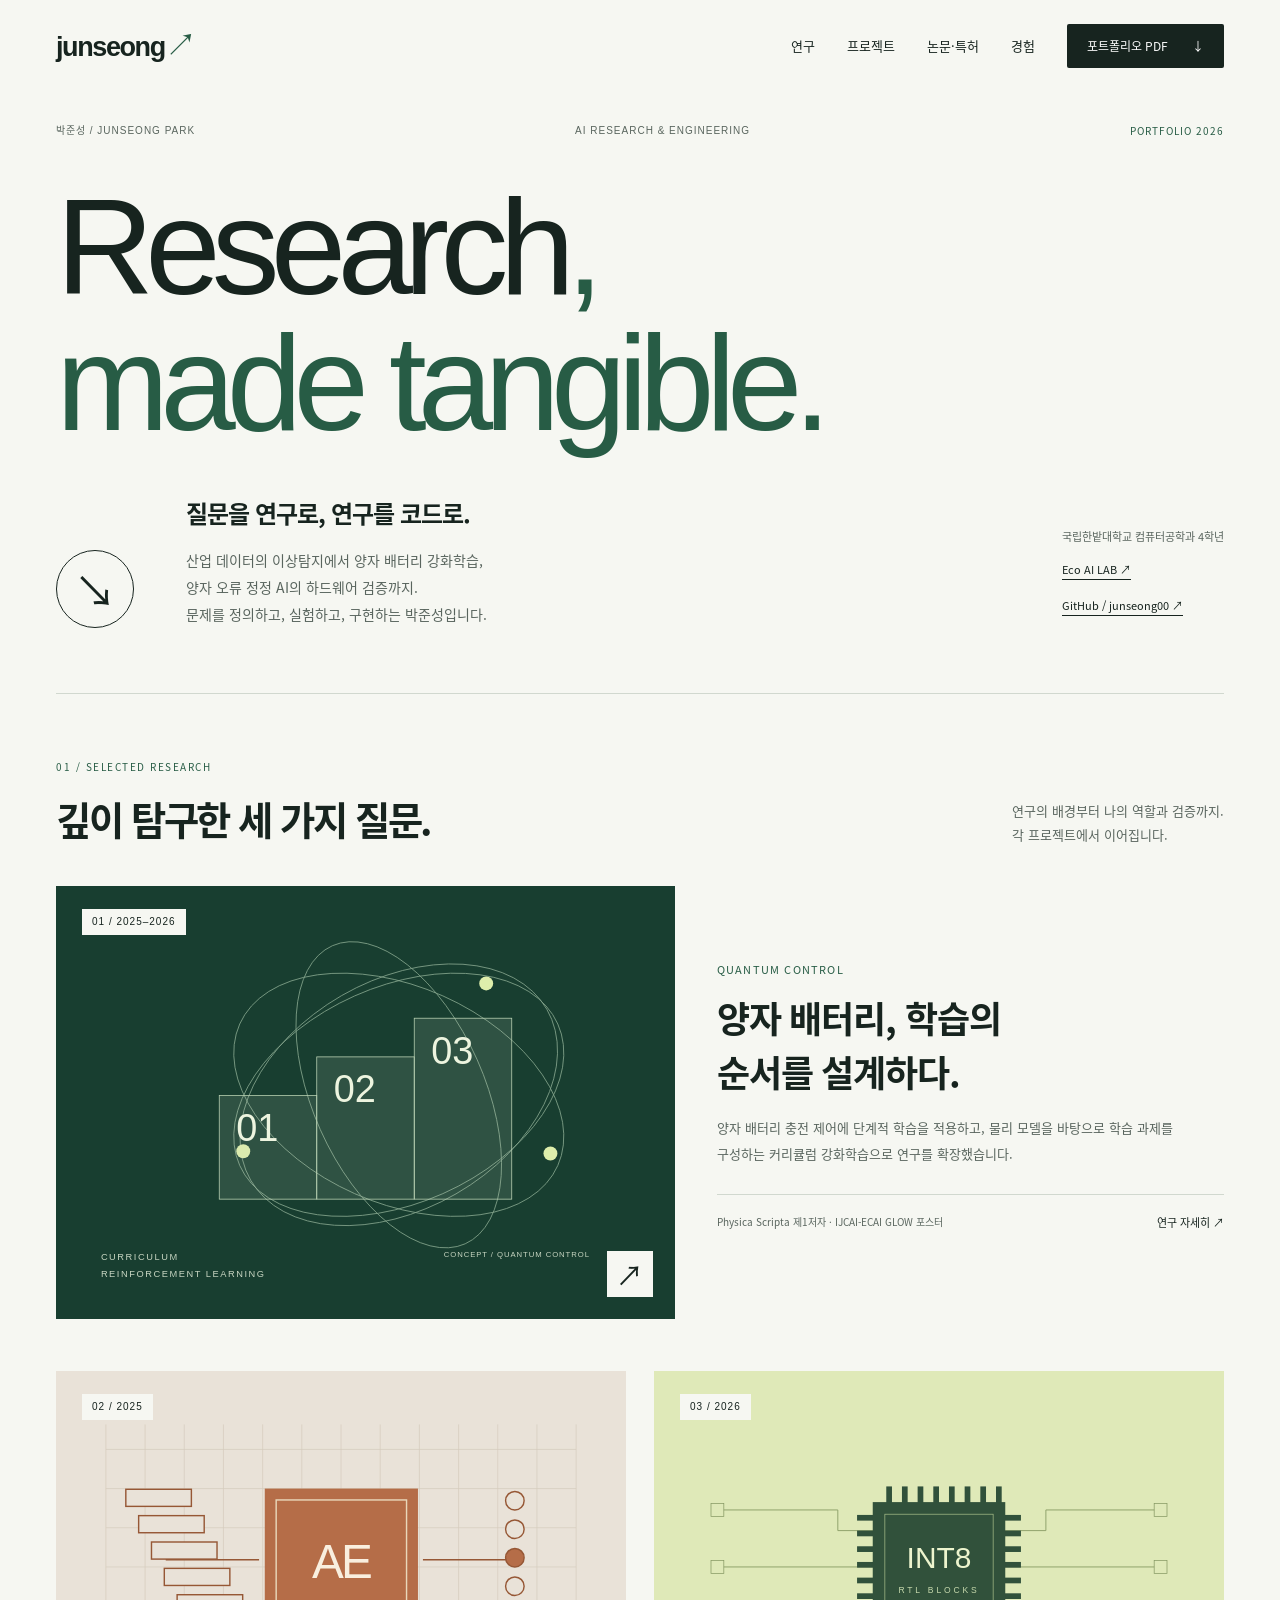
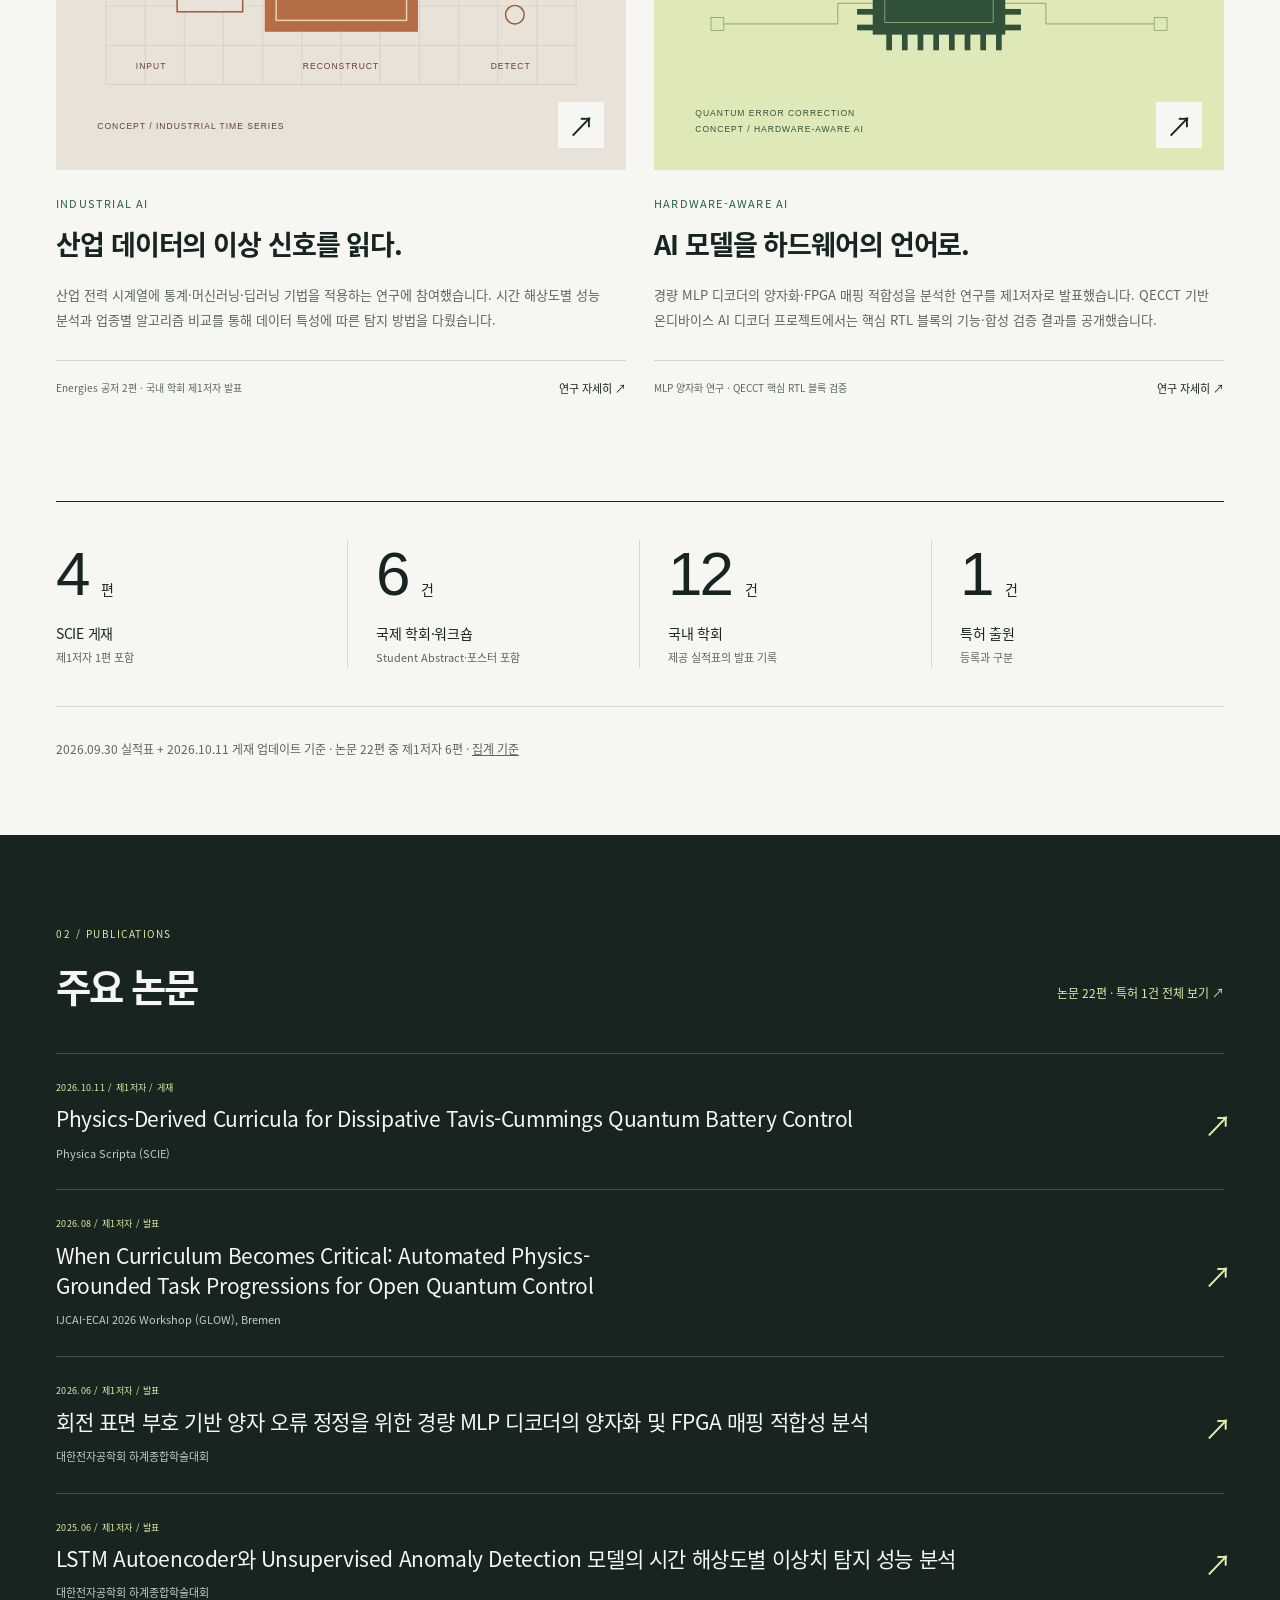
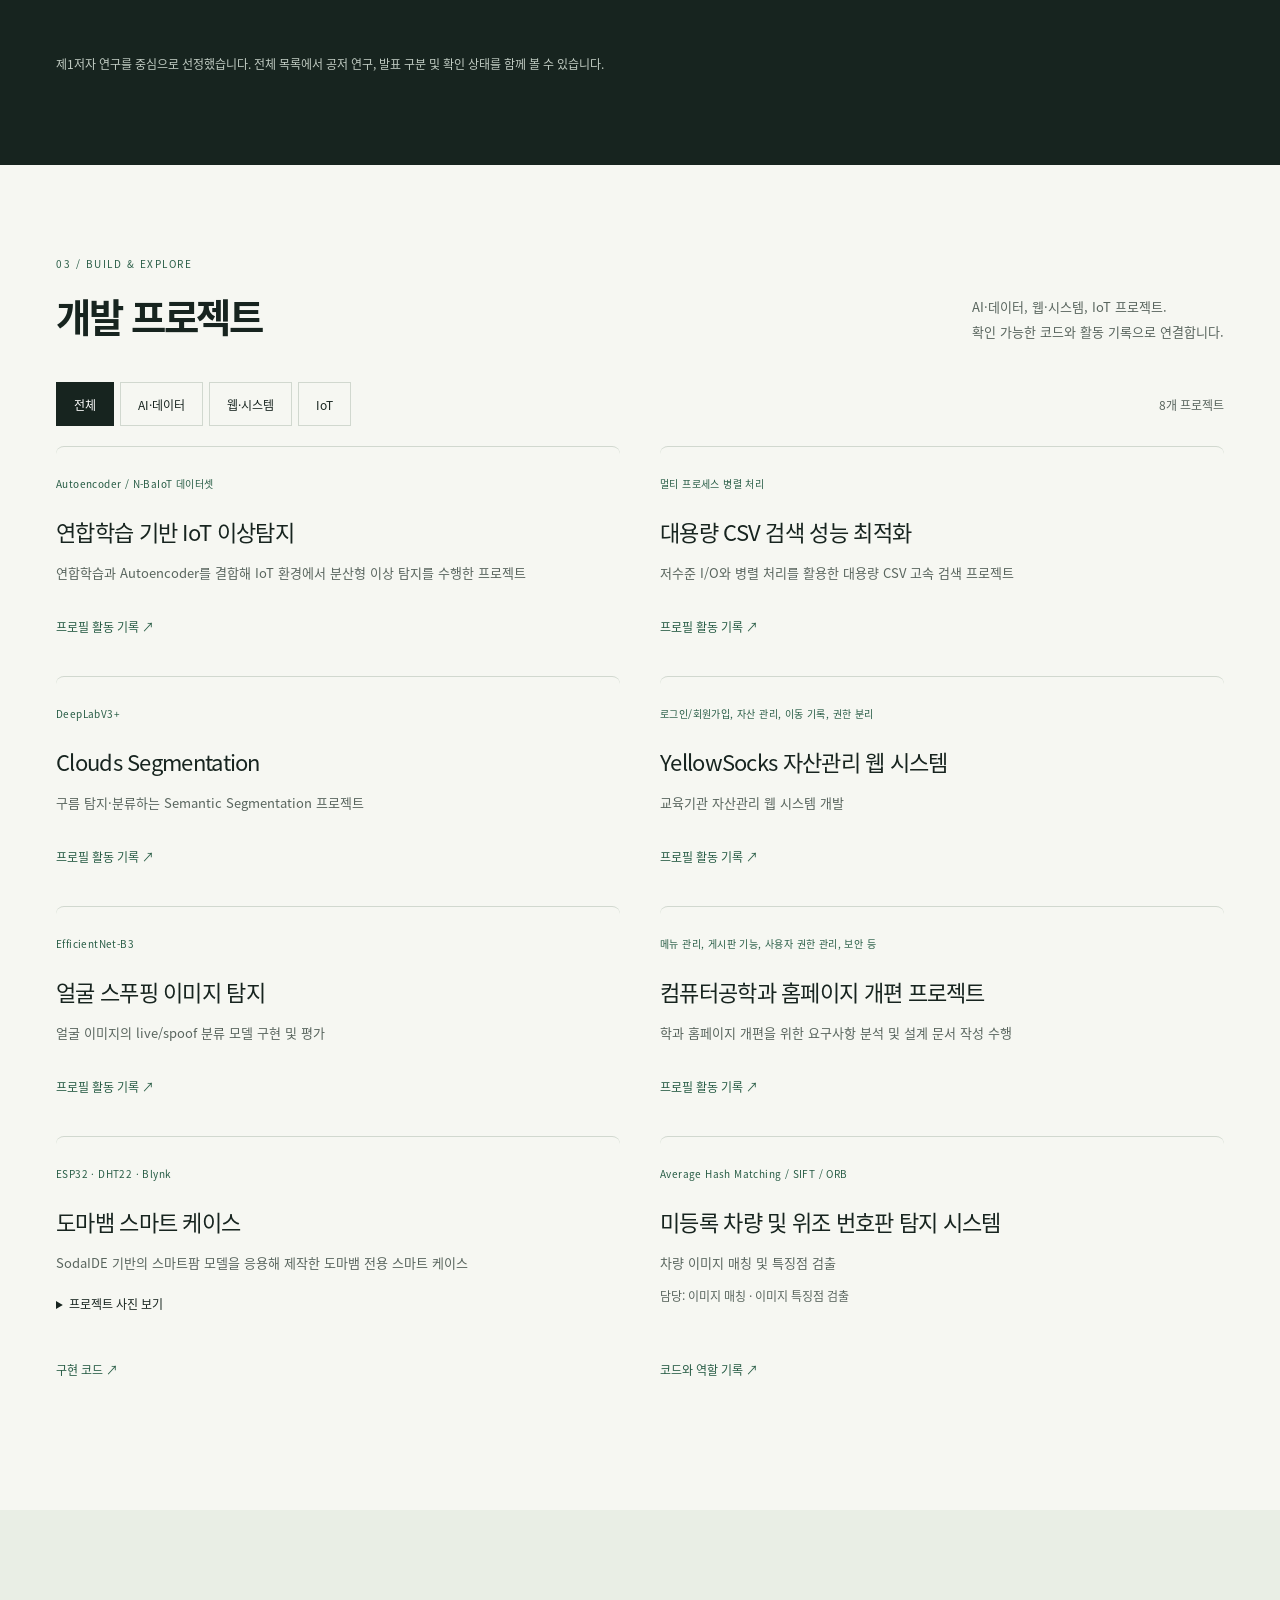
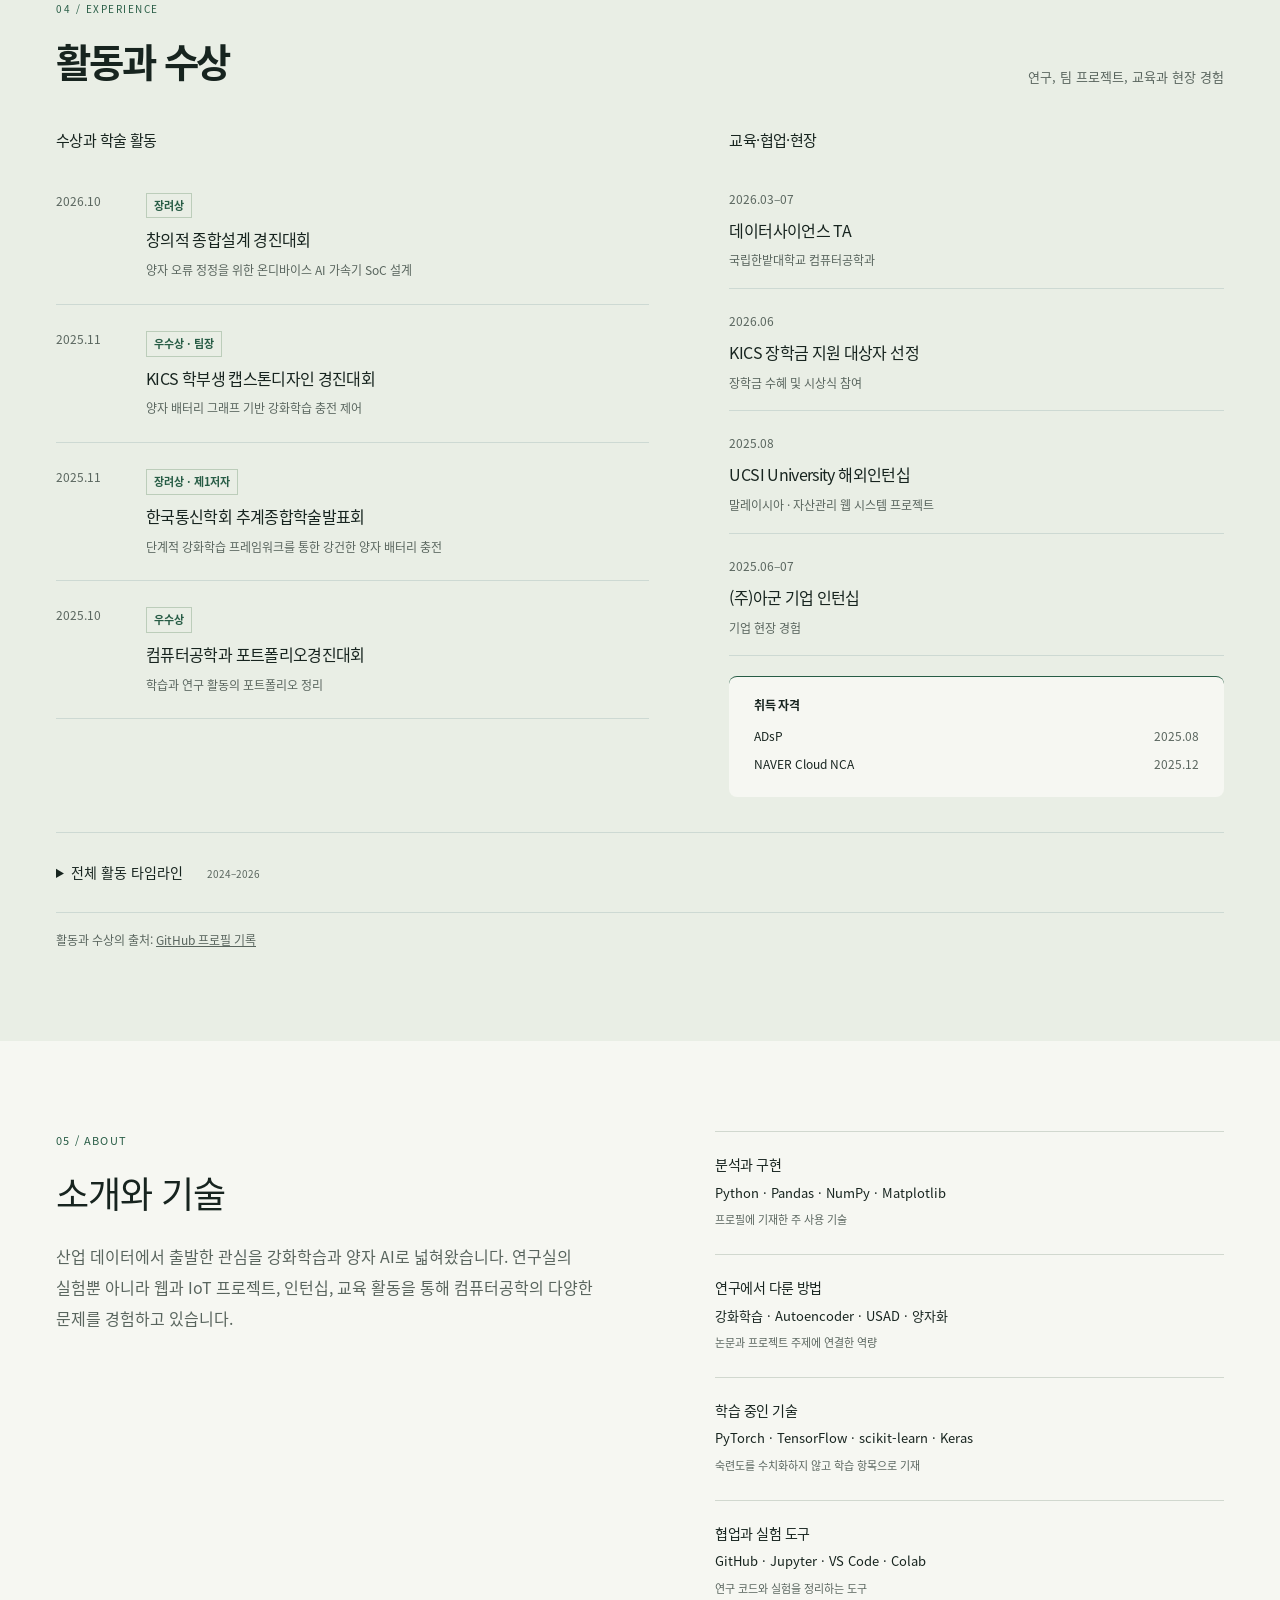
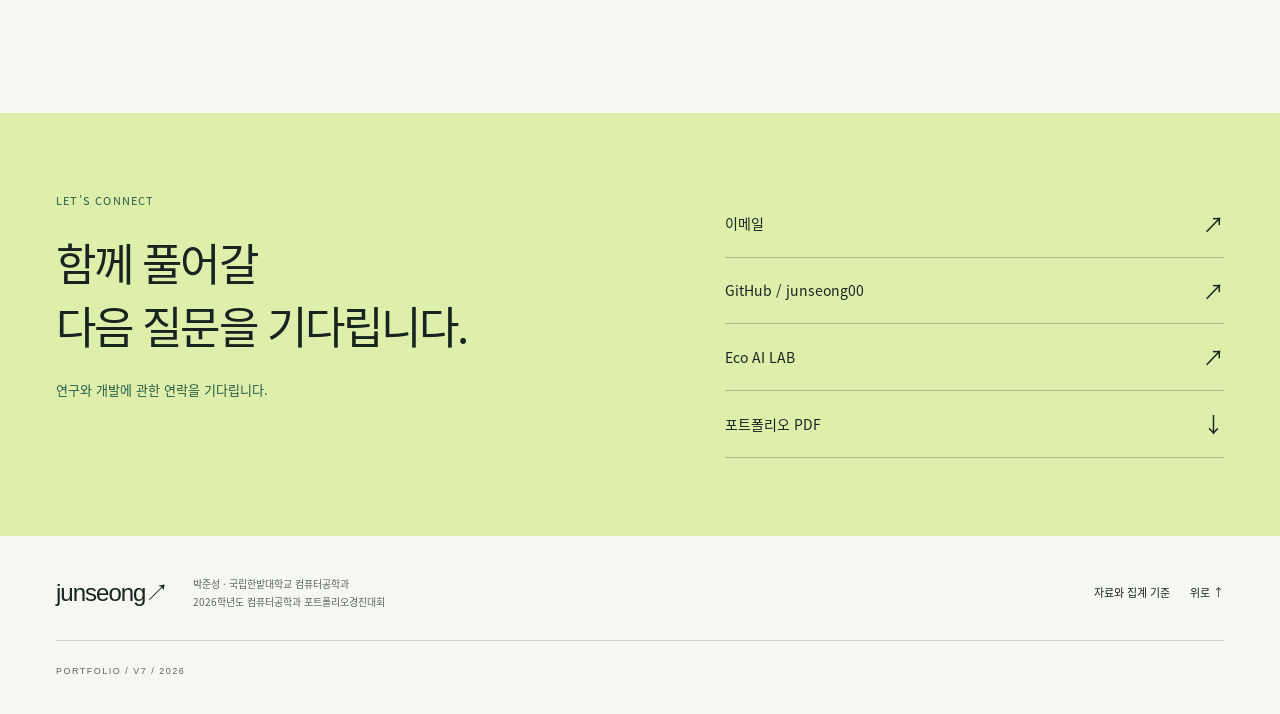
==== index.html @ a42d09e0 "Publish 2026 AI research portfolio" ====
<!doctype html>
<html lang="ko">
<head>
  <meta charset="utf-8">
  <meta name="viewport" content="width=device-width,initial-scale=1">
  <title>연구와 구현 · 박준성 포트폴리오</title>
  <meta name="description" content="박준성 · 국립한밭대학교 컴퓨터공학과. 양자 배터리 강화학습, 산업 전력 이상탐지, 양자 오류 정정 AI 연구와 개발 포트폴리오.">
  <meta name="theme-color" content="#f6f7f2">
  <meta property="og:title" content="박준성 · AI Research &amp; Engineering">
  <meta property="og:description" content="박준성 · 국립한밭대학교 컴퓨터공학과. 양자 배터리 강화학습, 산업 전력 이상탐지, 양자 오류 정정 AI 연구와 개발 포트폴리오.">
  <meta property="og:type" content="website">
  <link rel="icon" href="assets/favicon.svg" type="image/svg+xml">
  <link rel="stylesheet" href="fonts.css">
  <link rel="stylesheet" href="styles.css">
  <link rel="stylesheet" href="identity.css">
  <link rel="stylesheet" href="refinement.css">
  <link rel="stylesheet" href="studio.css">
  <script src="app.js" defer></script>
</head>
<body class="home">
<a class="skip-link" href="#main">본문으로 이동</a>
<header class="site-header">
  <a href="index.html" class="brand" aria-label="박준성 포트폴리오 홈">junseong<span aria-hidden="true">↗</span></a>
  <nav aria-label="주요 메뉴">
    <a href="index.html#research">연구</a>
    <a href="index.html#projects">프로젝트</a>
    <a href="publications.html">논문·특허</a>
    <a href="index.html#experience">경험</a>
  </nav>
  <a class="header-link" href="assets/portfolio-v7.pdf" download>포트폴리오 PDF <span aria-hidden="true">↓</span></a>
</header>
<main id="main"><section class="studio-hero wrap" aria-labelledby="hero-title">
  <div class="hero-overline"><p>박준성 / JUNSEONG PARK</p><p>AI RESEARCH &amp; ENGINEERING</p><span>PORTFOLIO 2026</span></div>
  <h1 id="hero-title">Research<span class="hero-comma">,</span><br><span class="hero-second">made tangible.</span></h1>
  <div class="hero-bottom"><a class="round-link" href="#research" aria-label="대표 연구 살펴보기"><span aria-hidden="true">↘</span></a><div class="hero-intro"><p class="hero-korean">질문을 연구로, 연구를 코드로.</p><p>산업 데이터의 이상탐지에서 양자 배터리 강화학습,<br class="desktop-break">양자 오류 정정 AI의 하드웨어 검증까지.<br class="desktop-break">문제를 정의하고, 실험하고, 구현하는 박준성입니다.</p></div><div class="hero-profile"><span>국립한밭대학교 컴퓨터공학과 4학년</span><a href="https://sites.google.com/view/ecoai" target="_blank" rel="noopener noreferrer">Eco AI LAB ↗</a><a href="https://github.com/junseong00" target="_blank" rel="noopener noreferrer">GitHub / junseong00 ↗</a></div></div>
</section>
<section id="research" class="section wrap studio-work">
  <div class="section-heading"><div><p class="eyebrow">01 / SELECTED RESEARCH</p><h2>깊이 탐구한 세 가지 질문.</h2></div><p>연구의 배경부터 나의 역할과 검증까지.<br>각 프로젝트에서 이어집니다.</p></div>
  <div class="studio-gallery"><article class="work-item work-quantum"><a class="work-image" href="quantum.html" aria-label="양자 배터리 충전을 위한 커리큘럼 강화학습 자세히 보기"><img src="assets/quantum.svg" alt="Curriculum reinforcement learning 연구 주제의 개념 그래픽" width="800" height="560" loading="eager"><span class="work-number">01 / 2025–2026</span><span class="work-arrow" aria-hidden="true">↗</span></a><div class="work-info"><p class="eyebrow">QUANTUM CONTROL</p><h3><a href="quantum.html">양자 배터리, 학습의 순서를 설계하다.</a></h3><p>양자 배터리 충전 제어에 단계적 학습을 적용하고, 물리 모델을 바탕으로 학습 과제를 구성하는 커리큘럼 강화학습으로 연구를 확장했습니다.</p><div class="work-end"><span>Physica Scripta 제1저자 · IJCAI-ECAI GLOW 포스터</span><a href="quantum.html">연구 자세히 <span aria-hidden="true">↗</span></a></div></div></article><article class="work-item work-industry"><a class="work-image" href="industry.html" aria-label="산업 전력 시계열의 이상탐지 자세히 보기"><img src="assets/industry.svg" alt="Industrial time-series anomaly detection 연구 주제의 개념 그래픽" width="800" height="560" loading="lazy"><span class="work-number">02 / 2025</span><span class="work-arrow" aria-hidden="true">↗</span></a><div class="work-info"><p class="eyebrow">INDUSTRIAL AI</p><h3><a href="industry.html">산업 데이터의 이상 신호를 읽다.</a></h3><p>산업 전력 시계열에 통계·머신러닝·딥러닝 기법을 적용하는 연구에 참여했습니다. 시간 해상도별 성능 분석과 업종별 알고리즘 비교를 통해 데이터 특성에 따른 탐지 방법을 다뤘습니다.</p><div class="work-end"><span>Energies 공저 2편 · 국내 학회 제1저자 발표</span><a href="industry.html">연구 자세히 <span aria-hidden="true">↗</span></a></div></div></article><article class="work-item work-qec"><a class="work-image" href="qec.html" aria-label="양자 오류 정정 AI의 경량화와 FPGA 검증 자세히 보기"><img src="assets/qec.svg" alt="Hardware-aware quantum error correction 연구 주제의 개념 그래픽" width="800" height="560" loading="lazy"><span class="work-number">03 / 2026</span><span class="work-arrow" aria-hidden="true">↗</span></a><div class="work-info"><p class="eyebrow">HARDWARE-AWARE AI</p><h3><a href="qec.html">AI 모델을 하드웨어의 언어로.</a></h3><p>경량 MLP 디코더의 양자화·FPGA 매핑 적합성을 분석한 연구를 제1저자로 발표했습니다. QECCT 기반 온디바이스 AI 디코더 프로젝트에서는 핵심 RTL 블록의 기능·합성 검증 결과를 공개했습니다.</p><div class="work-end"><span>MLP 양자화 연구 · QECCT 핵심 RTL 블록 검증</span><a href="qec.html">연구 자세히 <span aria-hidden="true">↗</span></a></div></div></article></div>
</section>
<section class="snapshot wrap" aria-label="연구 실적 요약"><div><strong>4<span>편</span></strong><h3>SCIE 게재</h3><p>제1저자 1편 포함</p></div><div><strong>6<span>건</span></strong><h3>국제 학회·워크숍</h3><p>Student Abstract·포스터 포함</p></div><div><strong>12<span>건</span></strong><h3>국내 학회</h3><p>제공 실적표의 발표 기록</p></div><div><strong>1<span>건</span></strong><h3>특허 출원</h3><p>등록과 구분</p></div></section><p class="wrap note snapshot-note">2026.09.30 실적표 + 2026.10.11 게재 업데이트 기준 · 논문 22편 중 제1저자 6편 · <a href="sources.html#counting">집계 기준</a></p>
<section id="publications" class="section publication-preview"><div class="wrap"><div class="section-heading"><div><p class="eyebrow">02 / PUBLICATIONS</p><h2>주요 논문</h2></div><a class="arrow-link" href="publications.html">논문 22편 · 특허 1건 전체 보기 ↗</a></div><div class="selected-pubs"><article class="selected-publication"><div><p class="eyebrow">2026.10.11 / 제1저자 / 게재</p><h3><a href="publications.html#pub-1">Physics-Derived Curricula for Dissipative Tavis-Cummings Quantum Battery Control</a></h3><p>Physica Scripta (SCIE)</p></div><a class="pub-arrow" href="publications.html#pub-1" aria-label="Physics-Derived Curricula for Dissipative Tavis-Cummings Quantum Battery Control 기록 보기">↗</a></article><article class="selected-publication"><div><p class="eyebrow">2026.08 / 제1저자 / 발표</p><h3><a href="publications.html#pub-5">When Curriculum Becomes Critical: Automated Physics-Grounded Task Progressions for Open Quantum Control</a></h3><p>IJCAI-ECAI 2026 Workshop (GLOW), Bremen</p></div><a class="pub-arrow" href="publications.html#pub-5" aria-label="When Curriculum Becomes Critical: Automated Physics-Grounded Task Progressions for Open Quantum Control 기록 보기">↗</a></article><article class="selected-publication"><div><p class="eyebrow">2026.06 / 제1저자 / 발표</p><h3><a href="publications.html#pub-11">회전 표면 부호 기반 양자 오류 정정을 위한 경량 MLP 디코더의 양자화 및 FPGA 매핑 적합성 분석</a></h3><p>대한전자공학회 하계종합학술대회</p></div><a class="pub-arrow" href="publications.html#pub-11" aria-label="회전 표면 부호 기반 양자 오류 정정을 위한 경량 MLP 디코더의 양자화 및 FPGA 매핑 적합성 분석 기록 보기">↗</a></article><article class="selected-publication"><div><p class="eyebrow">2025.06 / 제1저자 / 발표</p><h3><a href="publications.html#pub-21">LSTM Autoencoder와 Unsupervised Anomaly Detection 모델의 시간 해상도별 이상치 탐지 성능 분석</a></h3><p>대한전자공학회 하계종합학술대회</p></div><a class="pub-arrow" href="publications.html#pub-21" aria-label="LSTM Autoencoder와 Unsupervised Anomaly Detection 모델의 시간 해상도별 이상치 탐지 성능 분석 기록 보기">↗</a></article></div><p class="note">제1저자 연구를 중심으로 선정했습니다. 전체 목록에서 공저 연구, 발표 구분 및 확인 상태를 함께 볼 수 있습니다.</p></div></section>
<section id="projects" class="section wrap"><div class="section-heading"><div><p class="eyebrow">03 / BUILD &amp; EXPLORE</p><h2>개발 프로젝트</h2></div><p>AI·데이터, 웹·시스템, IoT 프로젝트.<br>확인 가능한 코드와 활동 기록으로 연결합니다.</p></div><div class="project-filters filter-group" hidden role="group" aria-label="개발 프로젝트 분류"><button data-project-filter="all" aria-pressed="true">전체</button><button data-project-filter="ai" aria-pressed="false">AI·데이터</button><button data-project-filter="software" aria-pressed="false">웹·시스템</button><button data-project-filter="iot" aria-pressed="false">IoT</button><span class="project-result note" role="status" aria-live="polite">8개 프로젝트</span></div><div class="project-grid"><article class="project-card" data-project="ai"><p class="eyebrow">Autoencoder / N-BaIoT 데이터셋</p><h3>연합학습 기반 IoT 이상탐지</h3><p>연합학습과 Autoencoder를 결합해 IoT 환경에서 분산형 이상 탐지를 수행한 프로젝트</p><div class="project-link"><a href="https://github.com/junseong00/junseong00/blob/main/README.md" target="_blank" rel="noopener noreferrer">프로필 활동 기록 ↗</a></div></article><article class="project-card" data-project="software"><p class="eyebrow">멀티 프로세스 병렬 처리</p><h3>대용량 CSV 검색 성능 최적화</h3><p>저수준 I/O와 병렬 처리를 활용한 대용량 CSV 고속 검색 프로젝트</p><div class="project-link"><a href="https://github.com/junseong00/junseong00/blob/main/README.md" target="_blank" rel="noopener noreferrer">프로필 활동 기록 ↗</a></div></article><article class="project-card" data-project="ai"><p class="eyebrow">DeepLabV3+</p><h3>Clouds Segmentation</h3><p>구름 탐지·분류하는 Semantic Segmentation 프로젝트</p><div class="project-link"><a href="https://github.com/junseong00/junseong00/blob/main/README.md" target="_blank" rel="noopener noreferrer">프로필 활동 기록 ↗</a></div></article><article class="project-card" data-project="software"><p class="eyebrow">로그인/회원가입, 자산 관리, 이동 기록, 권한 분리</p><h3>YellowSocks 자산관리 웹 시스템</h3><p>교육기관 자산관리 웹 시스템 개발</p><div class="project-link"><a href="https://github.com/junseong00/junseong00/blob/main/README.md" target="_blank" rel="noopener noreferrer">프로필 활동 기록 ↗</a></div></article><article class="project-card" data-project="ai"><p class="eyebrow">EfficientNet-B3</p><h3>얼굴 스푸핑 이미지 탐지</h3><p>얼굴 이미지의 live/spoof 분류 모델 구현 및 평가</p><div class="project-link"><a href="https://github.com/junseong00/junseong00/blob/main/README.md" target="_blank" rel="noopener noreferrer">프로필 활동 기록 ↗</a></div></article><article class="project-card" data-project="software"><p class="eyebrow">메뉴 관리, 게시판 기능, 사용자 권한 관리, 보안 등</p><h3>컴퓨터공학과 홈페이지 개편 프로젝트</h3><p>학과 홈페이지 개편을 위한 요구사항 분석 및 설계 문서 작성 수행</p><div class="project-link"><a href="https://github.com/junseong00/junseong00/blob/main/README.md" target="_blank" rel="noopener noreferrer">프로필 활동 기록 ↗</a></div></article><article class="project-card" data-project="iot"><p class="eyebrow">ESP32 · DHT22 · Blynk</p><h3>도마뱀 스마트 케이스</h3><p>SodaIDE 기반의 스마트팜 모델을 응용해 제작한 도마뱀 전용 스마트 케이스</p><details class="project-image"><summary>프로젝트 사진 보기</summary><figure><img src="assets/smart-case.jpg" alt="도마뱀 스마트 케이스 장치와 온습도 제어 화면" width="756" height="567" loading="lazy"><figcaption>본인 공개 저장소의 구현 사진</figcaption></figure></details><div class="project-link"><a href="https://github.com/junseong00/Project/tree/main/Smart%20Case" target="_blank" rel="noopener noreferrer">구현 코드 ↗</a></div></article><article class="project-card" data-project="ai"><p class="eyebrow">Average Hash Matching / SIFT / ORB</p><h3>미등록 차량 및 위조 번호판 탐지 시스템</h3><p>차량 이미지 매칭 및 특징점 검출</p><p class="project-role">담당: 이미지 매칭 · 이미지 특징점 검출</p><div class="project-link"><a href="https://github.com/junseong00/Project/tree/main/Image%20Matching" target="_blank" rel="noopener noreferrer">코드와 역할 기록 ↗</a></div></article></div></section>
<section id="experience" class="section experience-section"><div class="wrap"><div class="section-heading"><div><p class="eyebrow">04 / EXPERIENCE</p><h2>활동과 수상</h2></div><p>연구, 팀 프로젝트, 교육과 현장 경험</p></div><div class="experience-layout"><div><h3 class="column-title">수상과 학술 활동</h3><div class="award-list"><article><time>2026.10</time><div><span class="award-type">장려상</span><h4>창의적 종합설계 경진대회</h4><p>양자 오류 정정을 위한 온디바이스 AI 가속기 SoC 설계</p></div></article><article><time>2025.11</time><div><span class="award-type">우수상 · 팀장</span><h4>KICS 학부생 캡스톤디자인 경진대회</h4><p>양자 배터리 그래프 기반 강화학습 충전 제어</p></div></article><article><time>2025.11</time><div><span class="award-type">장려상 · 제1저자</span><h4>한국통신학회 추계종합학술발표회</h4><p>단계적 강화학습 프레임워크를 통한 강건한 양자 배터리 충전</p></div></article><article><time>2025.10</time><div><span class="award-type">우수상</span><h4>컴퓨터공학과 포트폴리오경진대회</h4><p>학습과 연구 활동의 포트폴리오 정리</p></div></article></div></div><div><h3 class="column-title">교육·협업·현장</h3><div class="experience-list"><article><time>2026.03–07</time><h4>데이터사이언스 TA</h4><p>국립한밭대학교 컴퓨터공학과</p></article><article><time>2026.06</time><h4>KICS 장학금 지원 대상자 선정</h4><p>장학금 수혜 및 시상식 참여</p></article><article><time>2025.08</time><h4>UCSI University 해외인턴십</h4><p>말레이시아 · 자산관리 웹 시스템 프로젝트</p></article><article><time>2025.06–07</time><h4>(주)아군 기업 인턴십</h4><p>기업 현장 경험</p></article></div><div class="certificate-box"><h4>취득 자격</h4><p><strong>ADsP</strong><span>2025.08</span></p><p><strong>NAVER Cloud NCA</strong><span>2025.12</span></p></div></div></div><details class="timeline-disclosure"><summary>전체 활동 타임라인 <span>2024–2026</span></summary><p class="note">2026.10.20 프로필 확인 기준. 이후 일정은 예정으로 표시했습니다.</p><div class="timeline"><article class="timeline-item"><time>26.11.19 ~ 11.20</time><div><h3>한국통신학회 추계종합학술발표회(2026) <span class=badge>예정</span></h3><p>표면부호 양자 오류 정정용 합성곱 신경망 복호기의 정확도 향상과 처리 비용: 상용 NPU, GPU, CPU 실측</p></div></article><article class="timeline-item"><time>26.10.15</time><div><h3>창의적 종합설계 경진대회 </h3><p>양자 오류 정정을 위한 온디바이스 AI 가속기 SoC 설계 (장려상)</p></div></article><article class="timeline-item"><time>2026.10.11</time><div><h3>Physics-Derived Curricula for Dissipative Tavis-Cummings Quantum Battery Control (1저자, SCIE) </h3><p>Physica Scripta · 제1저자 논문 게재 (본인 확인 기록)</p></div></article><article class="timeline-item"><time>26.09.04 ~ 09.06</time><div><h3>제28회 국제로봇올림피아드(IRO) 진행요원 </h3><p>국제 로봇대회 현장 운영 및 경기 진행 지원</p></div></article><article class="timeline-item"><time>26.08.26 ~ 08.27</time><div><h3>AX 인재 온보딩 교육 </h3><p>클로드 AI 활용 자료수집, 분석, 시각화, 보고서 작성 등 직무 실습</p></div></article><article class="timeline-item"><time>26.08.15 ~ 08.21</time><div><h3>When Curriculum Becomes Critical: Automated Physics-Grounded Task Progressions for Open Quantum Control (Poster) </h3><p>IJCAI-ECAI 2026 GLOW, Bremen, Germany</p></div></article><article class="timeline-item"><time>26.06.23 ~ 06.26</time><div><h3>대한전자공학회 하계종합학술대회(2026) </h3><p>회전 표면 부호 기반 양자 오류 정정을 위한 경량 MLP 디코더의 양자화 및 FPGA 매핑 적합성 분석</p></div></article><article class="timeline-item"><time>26.06.17 ~ 06.19</time><div><h3>한국통신학회 하계종합학술발표회(2026) </h3><p>KICS 장학금 지원 대상자 선정(장학금 수혜 및 시상식 참여)</p></div></article><article class="timeline-item"><time>26.03.27 ~ 05.27</time><div><h3>2026 ABC 프로젝트 멘토링 </h3><p>양자 오류 정정(QEC) AI 가속기를 위한 RTL 기반 SoC 설계 및 검증</p></div></article><article class="timeline-item"><time>26.03.05 ~ 07.03</time><div><h3>데이터사이언스 TA </h3><p>국립한밭대학교 컴퓨터공학과</p></div></article><article class="timeline-item"><time>26.03.01</time><div><h3>Measurement-Informed Safe Reinforcement Learning for Quantum Battery Charging via Harmonic-Syndrome Diagnostics and BMS Constraints (SCIE) </h3><p>IEEE Transactions on Quantum Engineering, 2026</p></div></article><article class="timeline-item"><time>26.02.04 ~ 02.06</time><div><h3>한국통신학회 동계종합학술발표회(2026) </h3><p>개방 양자계 환경에서의 양자 배터리 충전 프로토콜 최적화를 위한 커리큘럼 강화학습 프레임워크</p></div></article><article class="timeline-item"><time>26.02.04 ~ 02.06</time><div><h3>한국통신학회 아이디어 경진대회(2026) </h3><p>실시간 네트워크 상태를 스스로 인지하고 서비스 품질을 능동적으로 최적화하는 통신 자율 Agentic AI 서비스</p></div></article><article class="timeline-item"><time>25.12.17</time><div><h3>FFT-Guided Multi-Window USAD with DTW–Isolation Forest for Reliable Anomaly Detection in Industrial Power Time-Series (SCIE) </h3><p>USAD 기반 재구성 이상탐지 부분 참여 (공저자)</p></div></article><article class="timeline-item"><time>25.12.03</time><div><h3>자격증 취득 </h3><p>NAVER Cloud Platform Certified Associate (NCA)</p></div></article><article class="timeline-item"><time>25.11.19 ~ 11.21</time><div><h3>한국통신학회 추계종합학술발표회(2025) </h3><p>단계적 강화학습 프레임워크를 통한 강건한 양자 배터리 충전 (1저자, 장려상 수상)</p></div></article><article class="timeline-item"><time>25.11.19 ~ 11.21</time><div><h3>한국통신학회 학부생 캡스톤디자인 경진대회(2025) </h3><p>양자배터리 초흡수 이득 극대화를 위한 그래프 기반 강화학습 충전 제어 (팀장, 우수상 수상)</p></div></article><article class="timeline-item"><time>2026.01</time><div><h3>Multi-Stage Reinforcement Learning for Robust Charging of Quantum Batteries </h3><p>AAAI-26 Student Abstract and Poster Program · 발표 시점은 실적표 기준</p></div></article><article class="timeline-item"><time>25.11.03 ~ 11.14</time><div><h3>소중한 SW특강: 네이버 클라우드 실무 2기 </h3><p>클라우드 실무 및 NCP 활용</p></div></article><article class="timeline-item"><time>25.10.31</time><div><h3>특허 출원 (국립한밭대학교 / 기여도 15%) </h3><p>커리큘럼 강화학습을 이용한 양자 배터리의 강건한 충전 시스템(출원번호: 10-2025-0162492)</p></div></article><article class="timeline-item"><time>25.10.30</time><div><h3>컴퓨터공학과 포트폴리오경진대회 </h3><p>우수상</p></div></article><article class="timeline-item"><time>25.08.10 ~ 08.23</time><div><h3>말레이시아 (UCSI University) 해외인턴십 </h3><p>자산관리 웹 시스템 프로젝트</p></div></article><article class="timeline-item"><time>25.08.09</time><div><h3>자격증 취득 </h3><p>데이터 분석 준전문가 (ADsP)</p></div></article><article class="timeline-item"><time>25.07.28 ~ 08.08</time><div><h3>소중한 SW특강: 웹 개발 실무 </h3><p>SpringBoot 기반 웹애플리케이션 개발 교육</p></div></article><article class="timeline-item"><time>~ 25.07.11</time><div><h3>A Comparative Study of Customized Algorithms for Anomaly Detection in Industry-Specific Power Data (SCIE) </h3><p>Isolation Forest 와 Autoencoder 하이브리드 이상치 탐지 부분 참여 (공저자)</p></div></article><article class="timeline-item"><time>25.06.30 ~ 07.11</time><div><h3>기업 인턴십 </h3><p>(주)아군</p></div></article><article class="timeline-item"><time>25.06.24 ~ 06.27</time><div><h3>대한전자공학회 하계종합학술대회(2025) </h3><p>LSTM Autoencoder와 Unsupervised Anomaly Detection 모델의 시간 해상도별 이상치 탐지 성능 분석</p></div></article><article class="timeline-item"><time>25.05.20 ~ 06.30</time><div><h3>2025 ABC 프로젝트 멘토링 </h3><p>산업 전력 소비량의 이상치 검출 및 최적화를 통한 에너지 소비량 감축</p></div></article><article class="timeline-item"><time>25.04.07 ~ 12.31</time><div><h3>산학협력 프로젝트 </h3><p>자율주행 주차로봇 운영 소프트웨어 성능 테스트 및 최적화</p></div></article><article class="timeline-item"><time>25.03.24 ~ 12.31</time><div><h3>소중한 JUMP-UP Labs </h3><p>AI를 활용한 산업체 전력 사용량 이상치 탐지</p></div></article><article class="timeline-item"><time>25.02.05 ~ 02.07</time><div><h3>한국통신학회 동계종합학술발표회(2025) </h3><p>Isolation Forest 와 Autoencoder 하이브리드 이상치 탐지 기법을 활용한 산업 전력 데이터 분석 및 최적화</p></div></article><article class="timeline-item"><time>25.02.05 ~ 02.07</time><div><h3>한국통신학회 아이디어 경진대회(2025) </h3><p>생성형 AI를 활용한 실시간 아동 안전 보호 시스템</p></div></article><article class="timeline-item"><time>24.12.24 ~ 25.01.03</time><div><h3>한밭 한마음 공모전 </h3><p>슬로건 및 UI 디자인 제작</p></div></article><article class="timeline-item"><time>24.10.28 ~ 11.15</time><div><h3>교내 비교과 마이크로디그리 생성형 AI 특강 </h3><p>생성형 AI의 이해 및 활용/생성형 AI기반 콘텐츠 제작</p></div></article><article class="timeline-item"><time>24.07.22 ~ 07.26</time><div><h3>교내 SW특강 </h3><p>파이토치 과정</p></div></article></div></details><p class="note">활동과 수상의 출처: <a href="sources.html#profile">GitHub 프로필 기록</a></p></div></section>
<section id="about" class="section wrap about-section"><div><p class="eyebrow">05 / ABOUT</p><h2>소개와 기술</h2><p class="about-intro">산업 데이터에서 출발한 관심을 강화학습과 양자 AI로 넓혀왔습니다. 연구실의 실험뿐 아니라 웹과 IoT 프로젝트, 인턴십, 교육 활동을 통해 컴퓨터공학의 다양한 문제를 경험하고 있습니다.</p></div><div class="skills-list"><div><h3>분석과 구현</h3><p>Python · Pandas · NumPy · Matplotlib</p><small>프로필에 기재한 주 사용 기술</small></div><div><h3>연구에서 다룬 방법</h3><p>강화학습 · Autoencoder · USAD · 양자화</p><small>논문과 프로젝트 주제에 연결한 역량</small></div><div><h3>학습 중인 기술</h3><p>PyTorch · TensorFlow · scikit-learn · Keras</p><small>숙련도를 수치화하지 않고 학습 항목으로 기재</small></div><div><h3>협업과 실험 도구</h3><p>GitHub · Jupyter · VS Code · Colab</p><small>연구 코드와 실험을 정리하는 도구</small></div></div></section>
<section id="contact" class="contact-section"><div class="wrap contact-layout"><div><p class="eyebrow">LET’S CONNECT</p><h2>함께 풀어갈<br>다음 질문을 기다립니다.</h2><p>연구와 개발에 관한 연락을 기다립니다.</p></div><div class="contact-links"><a href="mailto:js03093351@gmail.com">이메일 <span>↗</span></a><a href="https://github.com/junseong00" target="_blank" rel="noopener noreferrer">GitHub / junseong00 <span>↗</span></a><a href="https://sites.google.com/view/ecoai" target="_blank" rel="noopener noreferrer">Eco AI LAB <span>↗</span></a><a href="assets/portfolio-v7.pdf" download>포트폴리오 PDF <span>↓</span></a></div></div></section>
</main>
<footer class="footer wrap">
  <a class="footer-brand" href="index.html">junseong↗</a>
  <div><p>박준성 · 국립한밭대학교 컴퓨터공학과</p><p>2026학년도 컴퓨터공학과 포트폴리오경진대회</p></div>
  <div class="footer-links"><a href="sources.html">자료와 집계 기준</a><a href="#main">위로 ↑</a></div>
  <small class="edition">PORTFOLIO / V7 / 2026</small>
</footer>
</body></html>
---- fonts.css ----
@font-face{font-family:'Portfolio Serif';src:url('assets/fonts/serif-regular.woff2') format('woff2');font-weight:400;font-style:normal;font-display:swap}
@font-face{font-family:'Portfolio Sans';src:url('assets/fonts/sans-regular.woff2') format('woff2');font-weight:400;font-style:normal;font-display:swap}
@font-face{font-family:'Portfolio Sans';src:url('assets/fonts/sans-bold.woff2') format('woff2');font-weight:700;font-style:normal;font-display:swap}
---- styles.css ----
:root{--paper:#fff;--white:#fff;--ink:#20282b;--muted:#5d686b;--line:#cdd3d3;--accent:#116b65;--soft:#f4f7f5;--tint:#e8f0ec;--focus:#8b5a18}*{box-sizing:border-box}html{scroll-behavior:smooth;scroll-padding-top:100px}body{margin:0;background:var(--paper);color:var(--ink);font-family:Arial,'Noto Sans CJK KR','Noto Sans KR','Malgun Gothic',sans-serif;line-height:1.8;word-break:keep-all}h1,h2,h3,h4,p,figure{margin:0}h1,h2,h3,h4{line-height:1.4}a{color:inherit;text-decoration:none}a:hover{text-decoration:underline;text-underline-offset:4px}button,input,select{font:inherit;color:inherit}button,summary{cursor:pointer}a:focus-visible,button:focus-visible,summary:focus-visible,input:focus-visible,select:focus-visible,[tabindex]:focus-visible{outline:3px solid var(--focus);outline-offset:5px}.wrap{width:min(1120px,calc(100% - 80px));margin-inline:auto}.eyebrow{font-size:10px;letter-spacing:1.4px;font-weight:700;color:var(--accent)}.note{font-size:11px;line-height:1.8;color:var(--muted)}.note a{text-decoration:underline}.section{padding-block:76px}h2{font-size:30px;letter-spacing:-1px}.site-header{position:sticky;top:0;z-index:20;height:74px;display:flex;align-items:center;justify-content:space-between;gap:25px;background:rgba(255,255,255,.98);border-bottom:1px solid var(--line);padding:0 40px}.brand{font-size:12px;letter-spacing:1.6px;font-weight:700;display:flex;align-items:center;gap:12px}.brand-square,.project-square{display:inline-block;width:9px;height:9px;background:var(--accent)}.site-header nav{display:flex;gap:28px}.site-header nav a{font-size:12px;min-height:44px;display:flex;align-items:center}.header-link{display:flex;align-items:center;gap:15px;font-size:11px;min-height:44px}.skip-link{position:fixed;top:-90px;left:20px;padding:12px;background:white;z-index:50}.skip-link:focus{top:8px}.portfolio-cover{position:relative;min-height:650px;padding-top:42px;display:flex;flex-direction:column;isolation:isolate}.portfolio-cover:before{content:'';position:absolute;z-index:-1;inset:0 -40px 0 0;background:radial-gradient(ellipse at 92% 7%,#dbeae3 0,rgba(232,241,237,.6) 20%,rgba(255,255,255,0) 53%);pointer-events:none}.cover-kicker{display:flex;justify-content:space-between;gap:20px;color:var(--accent);font-size:9px;font-weight:700;letter-spacing:1.4px}.web-cover-title{margin-top:auto;padding-top:110px;padding-bottom:45px}.web-cover-title>p{font-size:13px;color:var(--muted);margin-bottom:20px}.web-cover-title h1{font-size:clamp(48px,6.2vw,82px);letter-spacing:-3.4px;line-height:1.07;font-weight:750}.web-cover-title h1>span{color:var(--accent)}.web-cover-bottom{border-top:1px solid var(--ink);display:flex;align-items:center;gap:30px;padding-block:20px}.web-cover-bottom>div{display:flex;align-items:baseline;gap:16px}.web-cover-bottom strong{font-size:18px}.web-cover-bottom span{font-size:10px;color:var(--muted)}.web-cover-bottom>p{font-size:11px;margin-left:auto;color:var(--muted)}.web-cover-bottom>a{font-size:11px;color:var(--accent)}.contents-section{display:grid;grid-template-columns:240px 1fr;gap:60px;padding-block:70px}.contents-heading .eyebrow{margin-bottom:12px}.contents-heading h2{font-size:24px;letter-spacing:-.7px}.contents-heading>p:last-child{font-size:12px;color:var(--muted);margin-top:18px}.web-contents>a{display:grid;grid-template-columns:95px 1fr 16px;gap:20px;align-items:start;padding:22px 0;border-top:1px solid var(--line)}.web-contents>a:first-child{border-top:1px solid var(--ink)}.web-contents>a>span{font-size:9px;font-weight:700;color:var(--accent);padding-top:3px}.web-contents h3{font-size:16px;letter-spacing:-.3px}.web-contents p{font-size:10px;color:var(--muted);margin-top:8px}.web-contents b{font-weight:400;font-size:14px;color:var(--accent)}.contents-shortcuts{border-top:1px solid var(--line);display:flex;gap:28px;padding-top:18px;font-size:11px}.snapshot{display:grid;grid-template-columns:repeat(4,1fr);border-block:1px solid var(--line);padding-block:20px}.snapshot>div{padding-left:25px;border-right:1px solid var(--line)}.snapshot>div:first-child{padding-left:0}.snapshot>div:last-child{border:0}.snapshot strong{color:var(--accent);font-size:39px;font-weight:650;line-height:1.2;letter-spacing:-1.5px}.snapshot strong span{font-size:11px;margin-left:5px;letter-spacing:0;font-weight:400}.snapshot h3{font-size:12px;margin-top:7px}.snapshot p{font-size:10px;color:var(--muted);margin-top:3px}.snapshot-note{padding-top:13px}.section-heading{display:flex;justify-content:space-between;align-items:flex-end;gap:30px;margin-bottom:30px}.section-heading .eyebrow{margin-bottom:12px}.section-heading>p{font-size:12px;color:var(--muted)}.arrow-link{font-size:11px;color:var(--accent);font-weight:600}.case-card{padding:34px 0 38px;border-top:1px solid var(--ink);margin-top:28px}.case-card-heading>.project-square{margin-bottom:8px}.case-card-heading .eyebrow{margin-bottom:11px}.case-card-heading h3{font-size:27px;letter-spacing:-.9px}.case-card-heading>p:not(.eyebrow){font-size:13px;color:var(--muted);margin-top:14px;max-width:950px}.case-metadata{display:flex;gap:18px 32px;flex-wrap:wrap;font-size:10px;margin-top:20px;padding-bottom:14px;border-bottom:1px solid var(--ink);color:var(--muted)}.case-metadata b{font-weight:600;color:var(--ink);margin-right:5px}.case-facts{margin:0}.case-facts>div{display:grid;grid-template-columns:115px 1fr;gap:25px;padding:16px 0;border-bottom:1px solid var(--line);font-size:12px}.case-facts dt{font-weight:600;font-size:11px}.case-facts dd{margin:0;color:var(--muted)}.case-facts>div:last-child dd{color:var(--accent);font-weight:600}.case-open{display:inline-block;margin-top:18px;margin-left:140px}.publication-preview{background:var(--soft)}.selected-publication,.related-publication{display:grid;grid-template-columns:1fr 28px;gap:20px;border-top:1px solid var(--line);padding:21px 0}.selected-publication h3{font-size:16px;line-height:1.65;letter-spacing:0;word-break:normal}.selected-publication .eyebrow{font-size:9px;letter-spacing:.7px;margin-bottom:7px}.selected-publication p:last-child{font-size:11px;color:var(--muted);margin-top:5px}.pub-arrow{display:grid;place-items:center;align-self:center;min-height:44px;color:var(--accent)}.selected-pubs{margin-bottom:15px}.filter-group{display:flex;flex-wrap:wrap;align-items:center;gap:6px}.filter-group button{border:1px solid var(--line);background:white;padding:10px 17px;font-size:11px;min-height:44px}.filter-group button[aria-pressed=true]{color:white;background:var(--accent);border-color:var(--accent)}.project-result{margin-left:auto}.project-filters{margin-bottom:20px}.project-grid{display:grid;grid-template-columns:1fr 1fr;gap:0 45px}.project-card{border-top:1px solid var(--line);padding:25px 0;display:flex;flex-direction:column;align-items:flex-start;min-width:0}.project-card .eyebrow{font-size:9px;letter-spacing:.4px;margin-bottom:7px}.project-card h3{font-size:18px;letter-spacing:-.3px}.project-card>p:not(.eyebrow){font-size:12px;color:var(--muted);margin-top:12px}.project-link{font-size:11px;color:var(--accent);padding-top:18px;margin-top:auto}.project-role{font-size:11px!important}.project-image{font-size:11px;width:100%;margin-top:10px}.project-image img{max-width:100%;height:auto}.project-image figcaption{font-size:10px;color:var(--muted)}details summary{min-height:44px;padding:9px 0;line-height:1.8}details p{font-size:12px;color:var(--muted);margin-top:9px}.experience-section{border-block:1px solid var(--line);background:#fafbfa}.experience-layout{display:grid;grid-template-columns:1.2fr 1fr;gap:60px}.column-title{font-size:16px;padding-bottom:15px;border-bottom:1px solid var(--ink)}.award-list article{display:grid;grid-template-columns:65px 1fr;gap:18px;padding:21px 0;border-bottom:1px solid var(--line)}time{font-size:10px;color:var(--muted)}.award-type{font-size:10px;font-weight:600;color:var(--accent);display:inline-block;margin-bottom:7px}.award-list h4,.experience-list h4{font-size:14px}.award-list p,.experience-list p{font-size:11px;color:var(--muted);margin-top:5px}.experience-list article{padding:17px 0;border-bottom:1px solid var(--line)}.experience-list h4{margin-top:5px}.certificate-box{border-top:2px solid var(--accent);padding:18px 0;margin-top:20px}.certificate-box h4{font-size:12px;margin-bottom:8px}.certificate-box p{font-size:11px;display:flex;justify-content:space-between;padding-block:3px}.certificate-box strong{font-weight:400}.certificate-box span{color:var(--muted)}.timeline-disclosure{border-block:1px solid var(--line);padding-block:12px;margin-top:35px;margin-bottom:16px}.timeline-disclosure>summary{font-size:13px;font-weight:600}.timeline-disclosure>summary span{font-size:10px;font-weight:400;color:var(--muted);margin-left:20px}.timeline-disclosure>.note{margin-bottom:20px}.timeline-item{display:grid;grid-template-columns:145px 1fr;gap:20px;padding:15px 0;border-top:1px solid var(--line)}.timeline-item h3{font-size:13px}.timeline-item p{font-size:11px;margin-top:4px}.badge{display:inline-block;font-size:9px;line-height:1.8;border:1px solid #b9c9c3;padding:0 6px}.first-badge{color:var(--accent);background:var(--tint)}.about-section{display:grid;grid-template-columns:1.1fr 1fr;gap:80px}.about-section .eyebrow{margin-bottom:14px}.about-intro{font-size:14px;color:var(--muted);margin-top:22px}.skills-list>div{border-top:1px solid var(--line);padding:17px 0}.skills-list h3{font-size:13px;margin-bottom:6px}.skills-list p{font-size:12px}.skills-list small{font-size:10px;color:var(--muted)}.contact-section{background:var(--ink);color:white;padding-block:60px}.contact-layout{display:grid;grid-template-columns:1.3fr 1fr;gap:70px}.contact-layout h2{font-size:29px;margin-top:20px}.contact-layout .eyebrow{color:#a6cfbd}.contact-layout p:last-child{font-size:12px;margin-top:20px;color:#c7d1cd}.contact-links a{display:flex;align-items:center;justify-content:space-between;border-bottom:1px solid #687772;padding:15px 0;font-size:12px;min-height:48px}.footer{display:flex;align-items:center;justify-content:space-between;gap:25px;padding-block:26px}.footer-brand{font-size:10px;letter-spacing:1px;font-weight:700}.footer p{font-size:9px;color:var(--muted)}.footer-links{margin-left:auto;display:flex;gap:20px;font-size:10px}.breadcrumb{display:inline-block;margin-block:32px 25px;font-size:11px;min-height:30px;color:var(--muted)}.document-heading{padding-top:15px}.document-heading>.project-square{margin-bottom:12px}.document-heading .eyebrow{margin-bottom:14px}.document-heading h1{font-size:36px;letter-spacing:-1.4px;line-height:1.45}.document-heading>p:not(.eyebrow){font-size:14px;color:var(--muted);margin-top:18px;max-width:960px}.document-heading .case-metadata{margin-top:24px}.document-row{display:grid;grid-template-columns:110px 1fr;gap:30px;padding:25px 0;border-bottom:1px solid var(--line)}.row-label{font-size:12px;font-weight:700;letter-spacing:0;line-height:1.8}.row-content{min-width:0}.row-content>p{font-size:13px;color:var(--muted)}.row-content>p+p{margin-top:10px}.row-content>.row-lead{font-size:15px;color:var(--ink);font-weight:600;margin-bottom:12px}.outcome-rule{border-top:1px solid var(--line);display:grid;grid-template-columns:90px 1fr;gap:25px;padding-top:16px;margin-top:20px;font-size:12px}.outcome-rule>span{color:var(--muted);font-size:11px}.outcome-rule strong{color:var(--accent);font-weight:600}.system-diagram{margin:0}.diagram-canvas{border:1px solid var(--line);padding:32px 28px;background:#fcfdfc}.diagram-flow{display:flex;align-items:center;gap:16px}.diagram-box{padding:22px 18px;border:1px solid #bfcfca;background:white;flex:1;min-width:0;text-align:center;display:flex;flex-direction:column;justify-content:center}.diagram-box small{font-size:9px;letter-spacing:.7px;color:var(--accent);font-weight:700}.diagram-box strong{font-size:16px;margin-top:9px}.diagram-box p{font-size:11px;color:var(--muted);margin-top:9px;line-height:1.8}.accent-box{border-color:var(--accent);background:var(--tint)}.diagram-arrow{color:var(--accent);font-size:21px}.diagram-foundation{margin-top:25px;border-top:1px solid var(--line);padding:18px 0 0;display:flex;justify-content:center;gap:20px;align-items:center}.diagram-foundation>span{font-size:10px;color:var(--muted)}.diagram-foundation p{font-size:12px}.diagram-foundation b{font-weight:400;color:var(--accent);padding:0 9px}.system-diagram figcaption{font-size:10px;color:var(--muted);margin-top:10px}.diagram-input{max-width:420px;margin:auto}.diagram-branch{display:grid;grid-template-columns:1fr 1fr;gap:24px;padding-top:25px}.diagram-branch .diagram-box{height:100%}.diagram-model{background:var(--soft);border:1px solid var(--line);padding:12px;text-align:center;font-size:14px;font-weight:600}.diagram-model span{display:block;font-size:10px;font-weight:400;color:var(--muted);margin-top:4px}.validation-flow{margin-top:25px}.diagram-scope{font-size:10px;color:var(--muted);border:1px dashed #aebeb6;margin-top:23px;padding:10px;text-align:center}.step-strip{list-style:none;padding:0;display:grid;grid-template-columns:repeat(4,1fr);gap:18px;margin:18px 0 12px}.step-strip li{border-top:2px solid var(--accent);padding-top:10px}.step-strip span{font-size:10px;color:var(--accent)}.step-strip h3{font-size:14px;margin-top:4px}.step-strip p{font-size:11px;color:var(--muted);margin-top:7px}.case-detail-section{padding-top:65px}.case-detail-section>header{border-bottom:1px solid var(--ink);padding-bottom:20px}.case-detail-section>header h2{font-size:28px;margin-top:13px}.problem-row{display:grid;grid-template-columns:110px 1fr;gap:30px;padding:30px 0;border-bottom:1px solid var(--line)}.problem-label>span{font-size:10px;font-weight:700;color:var(--accent)}.problem-label h3{font-size:12px;margin-top:6px}.problem-content>h3{font-size:18px;letter-spacing:-.3px;margin-bottom:12px}.problem-content dl{margin:0}.detail-value{display:grid;grid-template-columns:45px 1fr;gap:20px;padding:9px 0;border-bottom:1px solid #e9eded;font-size:12px}.detail-value dt{font-size:11px;color:var(--muted)}.detail-value dd{margin:0;color:var(--muted)}.detail-value:last-child{border-bottom:0}.detail-value:last-child dt,.detail-value:last-child dd{color:var(--accent);font-weight:600}.validation-highlights{display:grid;grid-template-columns:1fr 1fr;margin-bottom:25px;border-bottom:1px solid var(--line);padding-bottom:20px}.validation-highlights>div{padding-right:20px}.validation-highlights>div+div{padding-left:25px;border-left:1px solid var(--line)}.validation-highlights strong{font-size:30px;letter-spacing:-1px;line-height:1.2;color:var(--accent)}.validation-highlights strong span{font-size:12px;letter-spacing:0}.validation-highlights p{font-size:10px;color:var(--muted);margin-top:9px}.table-scroll{overflow-x:auto;max-width:100%}.evidence-table{width:100%;border-collapse:collapse;font-size:12px;text-align:left}.evidence-table caption{text-align:left;font-size:11px;margin-bottom:12px;font-weight:600}.evidence-table th,.evidence-table td{border-bottom:1px solid var(--line);padding:12px 14px}.evidence-table thead th{border-bottom:1px solid var(--ink);font-size:11px}.evidence-table tbody td{font-variant-numeric:tabular-nums}.evidence-caption{font-size:10px;color:var(--muted);margin-top:13px}.source-links{display:flex;gap:22px;flex-wrap:wrap;font-size:10px;color:var(--accent);margin-top:12px}.output-timeline{list-style:none;display:grid;grid-template-columns:repeat(4,1fr);padding:0;gap:18px;margin:0}.output-timeline li{border-top:2px solid var(--line);padding-top:10px}.output-timeline li:last-child{border-color:var(--accent)}.output-timeline time{font-size:10px}.output-timeline h3{font-size:13px;margin-top:6px}.output-timeline p{font-size:11px;color:var(--muted);margin-top:8px}.artifact-link{font-size:12px;color:var(--accent)!important}.case-related{margin-top:65px}.case-related>h2{font-size:24px;margin-block:14px 25px}.related-publication .eyebrow{font-size:9px;letter-spacing:.6px}.related-publication h3{font-size:14px;line-height:1.7;word-break:normal;margin-top:5px}.related-publication p:last-child{font-size:10px;color:var(--muted);margin-top:6px}.next-case{display:flex;justify-content:space-between;align-items:center;gap:25px;border-block:1px solid var(--line);padding:25px 0;margin-block:40px 60px}.next-case span{font-size:11px}.next-case strong{font-size:17px}.page-heading{padding-block:15px 30px;border-bottom:1px solid var(--ink);margin-bottom:30px}.page-heading h1{font-size:38px;letter-spacing:-1.2px;margin-block:14px}.page-heading>p:not(.eyebrow):not(.note){font-size:15px;color:var(--muted)}.page-heading .note{margin-top:15px}.archive-downloads{display:flex;gap:26px;font-size:11px;color:var(--accent);margin-top:20px}.archive-search{display:grid;grid-template-columns:2fr 1fr 1.4fr;gap:22px;margin-top:25px}.archive-search label{font-size:11px;color:var(--muted);display:flex;flex-direction:column;gap:6px}.archive-search input,.archive-search select{width:100%;min-width:0;min-height:44px;border:1px solid #a8b8b1;background:white;padding:10px 12px;font-size:13px;border-radius:0}.archive-status{display:flex;align-items:center;gap:22px;font-size:12px;padding-block:18px}.archive-status label{display:flex;align-items:center;gap:8px;min-height:44px}.archive-status input{accent-color:var(--accent);width:16px;height:16px}.archive-status button{border:0;background:transparent;text-decoration:underline;font-size:11px;min-height:44px}.archive-status #result-count{margin-left:auto;font-size:11px}.publication{display:grid;grid-template-columns:35px 1fr;gap:20px;padding:23px 0;border-top:1px solid var(--line);scroll-margin-top:105px}.publication:target{background:var(--soft);box-shadow:0 0 0 10px var(--soft)}.pub-index{font-size:11px;color:var(--muted)}.pub-meta{display:flex;align-items:center;flex-wrap:wrap;gap:12px;font-size:10px;color:var(--muted);margin-bottom:9px}.publication h2{font-size:17px;line-height:1.65;letter-spacing:0;word-break:normal;overflow-wrap:anywhere}.authors,.venue,.track-label{font-size:11px;color:var(--muted);margin-top:7px;word-break:normal}.authors strong{color:var(--ink)}.track-label{font-size:10px}.pub-actions{display:flex;gap:25px;font-size:11px;margin-top:12px;color:var(--accent)}.pub-actions a{min-height:32px;display:inline-flex;align-items:center}.publication details{font-size:11px;color:var(--muted)}.publication details summary{min-height:32px;padding-block:5px}.publication details p{font-size:11px}.archive-page{padding-bottom:50px}.sources-page{max-width:950px;padding-bottom:50px}.sources-page section{padding:25px 0;border-bottom:1px solid var(--line)}.sources-page section h2{font-size:24px;margin-bottom:20px}.sources-page section p{font-size:13px;color:var(--muted);margin-block:14px}.sources-page ul{font-size:12px;line-height:2.5}.sources-page .table-scroll{margin-block:22px}#no-results{padding-block:45px}#no-results h2{font-size:22px}#no-results p{font-size:13px;color:var(--muted);margin-top:10px}[hidden]{display:none!important}
@media(max-width:1000px){.wrap{width:calc(100% - 56px)}.site-header{padding-inline:28px}.portfolio-cover:before{right:-28px}.contents-section{grid-template-columns:200px 1fr;gap:35px}.web-contents>a{grid-template-columns:85px 1fr 12px;gap:15px}.web-contents h3{font-size:15px}.web-cover-bottom{gap:20px}.web-cover-bottom>p{font-size:10px}.case-card-heading h3{font-size:25px}.diagram-canvas{padding:25px 20px}.diagram-flow{gap:10px}.diagram-box{padding:18px 12px}.diagram-box strong{font-size:14px}.diagram-box p{font-size:10px}.experience-layout,.about-section{gap:40px}.document-heading h1{font-size:32px}.step-strip{gap:12px}.step-strip h3{font-size:12px}.output-timeline h3{font-size:12px}.validation-highlights strong{font-size:25px}}
@media(max-width:760px){.site-header nav{gap:20px}.brand{font-size:10px;letter-spacing:1px}.portfolio-cover{min-height:610px}.web-cover-title{padding-top:100px}.web-cover-bottom{flex-wrap:wrap;gap:12px 25px}.web-cover-bottom>p{order:3;width:100%;margin:0}.web-cover-bottom>a{margin-left:auto}.contents-section{grid-template-columns:1fr;gap:20px}.contents-heading>p:last-child{display:none}.snapshot strong{font-size:32px}.snapshot>div{padding-left:15px}.snapshot h3{font-size:11px}.snapshot p{font-size:9px}.section-heading h2{font-size:27px}.document-row,.problem-row{grid-template-columns:85px 1fr;gap:20px}.row-label{font-size:11px}.diagram-flow{gap:8px}.diagram-box strong{font-size:12px}.diagram-box p{font-size:9px}.diagram-box{padding:16px 9px}.diagram-foundation{display:block;text-align:center}.diagram-foundation p{font-size:11px;margin-top:6px}.step-strip{grid-template-columns:repeat(2,1fr);row-gap:20px}.output-timeline{grid-template-columns:repeat(2,1fr);row-gap:20px}.validation-highlights strong{font-size:21px}.validation-highlights strong span{font-size:10px}.footer{flex-wrap:wrap}.footer-links{margin-left:0}}
@media(max-width:600px){html{scroll-padding-top:115px}.wrap{width:calc(100% - 36px)}.site-header{height:auto;padding:10px 18px 2px;display:grid;grid-template-columns:1fr auto;row-gap:3px}.site-header nav{grid-column:1/-1;grid-row:2;justify-content:space-between}.site-header nav a{font-size:11px;min-height:40px}.header-link{min-height:30px;font-size:10px}.portfolio-cover{min-height:590px;padding-top:30px}.portfolio-cover:before{right:-18px}.cover-kicker{font-size:8px;letter-spacing:.8px}.cover-kicker>span:last-child{display:none}.web-cover-title{padding-top:115px;padding-bottom:35px}.web-cover-title>p{font-size:11px;max-width:240px;line-height:1.8;margin-bottom:20px}.web-cover-title h1{font-size:clamp(40px,10.5vw,59px);letter-spacing:-2px}.web-cover-bottom strong{font-size:17px}.web-cover-bottom span{font-size:9px}.web-cover-bottom>a{font-size:10px}.web-cover-bottom>p{font-size:10px}.contents-section{padding-block:45px}.contents-heading h2{font-size:25px}.web-contents>a{grid-template-columns:1fr 16px;gap:8px}.web-contents>a>span{grid-column:1/-1;font-size:9px}.web-contents h3{font-size:16px}.web-contents p{font-size:10px}.contents-shortcuts{gap:18px;flex-wrap:wrap;font-size:10px}.snapshot{grid-template-columns:1fr 1fr;gap:23px 0;padding-block:22px}.snapshot>div:nth-child(2){border:0}.snapshot>div:nth-child(3){padding-left:0}.snapshot>div:nth-child(even){padding-left:20px}.snapshot h3{font-size:12px}.snapshot p{font-size:10px}.snapshot-note{font-size:10px}.section{padding-block:50px}.section-heading{display:block;margin-bottom:25px}.section-heading .eyebrow{font-size:9px}.section-heading h2{font-size:27px}.section-heading>p{margin-top:15px;font-size:12px}.section-heading>.arrow-link{display:inline-block;margin-top:16px}.case-card{padding-block:25px 30px}.case-card-heading h3{font-size:23px;letter-spacing:-.7px}.case-card-heading>p:not(.eyebrow){font-size:12px}.case-metadata{gap:7px 15px;font-size:9px;margin-top:16px}.case-facts>div{grid-template-columns:1fr;gap:6px;padding-block:13px}.case-facts dt{font-size:10px}.case-facts dd{font-size:12px}.case-open{margin-left:0;font-size:11px}.selected-publication{grid-template-columns:1fr 22px;gap:10px}.selected-publication h3{font-size:14px}.selected-publication p:last-child{font-size:10px}.selected-publication .eyebrow{font-size:8px}.filter-group button{font-size:10px;padding:8px 12px;min-height:42px}.project-result{width:100%;margin:5px 0 0}.project-grid{grid-template-columns:1fr}.project-card h3{font-size:17px}.project-card>p:not(.eyebrow){font-size:12px}.project-link{font-size:11px}.experience-layout,.about-section{grid-template-columns:1fr;gap:32px}.award-list article{grid-template-columns:55px 1fr;gap:12px}.award-list h4{font-size:13px}.timeline-item{grid-template-columns:1fr;gap:5px}.about-intro{font-size:13px}.contact-section{padding-block:42px}.contact-layout{grid-template-columns:1fr;gap:22px}.contact-layout h2{font-size:25px}.footer{display:block}.footer-brand{display:inline-block;margin-bottom:14px}.footer p{font-size:9px}.footer-links{justify-content:space-between;margin-top:17px}.breadcrumb{margin-block:25px 15px;font-size:10px}.document-heading{padding-top:10px}.document-heading h1{font-size:28px;letter-spacing:-1px}.document-heading>p:not(.eyebrow){font-size:13px;margin-top:15px}.document-heading .eyebrow{font-size:9px}.document-row,.problem-row{grid-template-columns:1fr;gap:12px;padding-block:22px}.row-label{font-size:11px}.row-content>p{font-size:12px}.row-content>.row-lead{font-size:14px}.outcome-rule{grid-template-columns:1fr;gap:7px;margin-top:15px;padding-top:12px}.outcome-rule strong{font-size:12px}.diagram-canvas{padding:20px 15px}.diagram-flow{flex-direction:column;gap:10px}.diagram-box{padding:16px;width:100%}.diagram-box small{font-size:9px}.diagram-box strong{font-size:15px}.diagram-box p{font-size:11px}.diagram-arrow{transform:rotate(90deg);font-size:18px;line-height:1}.diagram-foundation p{font-size:11px}.diagram-foundation b{padding-inline:3px}.diagram-branch{grid-template-columns:1fr;gap:12px;padding-top:15px}.diagram-model{font-size:12px}.diagram-model span{font-size:10px}.validation-flow{margin-top:15px}.diagram-scope{font-size:9px;line-height:1.8}.system-diagram figcaption{font-size:9px}.step-strip{gap:15px}.step-strip h3{font-size:13px}.step-strip p{font-size:10px}.case-detail-section{padding-top:40px}.case-detail-section>header h2{font-size:25px}.problem-label{display:flex;gap:12px;align-items:baseline}.problem-label h3{margin-top:0}.problem-content>h3{font-size:17px}.detail-value{grid-template-columns:32px 1fr;gap:12px;font-size:12px}.detail-value dt{font-size:10px}.validation-highlights strong{font-size:23px;letter-spacing:-.8px}.validation-highlights strong span{display:block;margin-top:4px}.validation-highlights>div+div{padding-left:18px}.validation-highlights p{font-size:9px}.evidence-table{font-size:11px}.evidence-table th,.evidence-table td{padding:10px 7px;word-break:normal}.evidence-table thead th{font-size:10px}.evidence-caption{font-size:9px}.source-links{gap:13px;font-size:10px}.output-timeline{gap:18px}.output-timeline h3{font-size:12px}.output-timeline p{font-size:10px}.case-related{margin-top:35px}.case-related>h2{font-size:22px}.related-publication{grid-template-columns:1fr 20px;gap:10px}.related-publication h3{font-size:13px}.next-case{flex-wrap:wrap;gap:12px;margin-bottom:35px}.next-case strong{font-size:15px;flex-basis:85%}.page-heading h1{font-size:31px}.page-heading>p:not(.eyebrow):not(.note){font-size:13px}.archive-downloads{gap:18px;flex-wrap:wrap;font-size:10px}.archive-search{grid-template-columns:1fr 1fr;gap:14px}.archive-search>label:first-child{grid-column:1/-1}.archive-search select{font-size:11px;padding:9px}.archive-status{font-size:11px;gap:12px}.archive-status button{font-size:10px}.archive-status #result-count{font-size:10px}.publication{grid-template-columns:20px 1fr;gap:10px;scroll-margin-top:125px}.publication h2{font-size:14px}.pub-meta{font-size:9px;gap:8px}.authors,.venue{font-size:10px}.pub-actions{font-size:10px;gap:18px}.publication:target{box-shadow:0 0 0 6px var(--soft)}.sources-page section h2{font-size:22px}.sources-page section p{font-size:12px}.sources-page ul{padding-left:18px;overflow-wrap:anywhere}.sources-page .evidence-table{font-size:10px}}
@media(prefers-reduced-motion:reduce){html{scroll-behavior:auto}}
@media print{@page{size:A4;margin:15mm}body{background:white;color:#111}.site-header,.footer,.skip-link,.breadcrumb,.publication-controls,.archive-downloads,.pub-actions,.publication details{display:none!important}.wrap{width:100%}.page-heading{padding:0 0 15px;margin-bottom:15px}.page-heading h1{font-size:26px;margin-block:10px}.page-heading>p:not(.eyebrow):not(.note){font-size:12px}.publication{break-inside:avoid;padding:14px 0;grid-template-columns:24px 1fr;gap:12px}.publication[hidden]{display:grid!important}.publication:target{background:none;box-shadow:none}.publication h2{font-size:12px}.authors,.venue,.track-label,.pub-meta{font-size:9px}.note{font-size:9px}.section-heading{break-after:avoid}.case-card,.problem-row,.document-row,.selected-publication{break-inside:avoid}.document-heading h1{font-size:28px}.document-row{grid-template-columns:80px 1fr;gap:20px}.diagram-box strong{font-size:12px}.diagram-box p{font-size:9px}.section{padding-block:25px}}
---- identity.css ----
/* v4 identity: personal typography, open compositions, thematic line drawings. */
:root{--paper:#ffffff;--white:#ffffff;--ink:#20282b;--muted:#5d686b;--line:#cdd9d3;--accent:#116b65;--soft:#f4f7f5;--tint:#e8f0ec;--focus:#116b65;--serif:'Portfolio Serif','Noto Serif CJK KR',serif;--sans:'Portfolio Sans','Noto Sans CJK KR',sans-serif}
body{font-family:var(--sans);line-height:1.9;background:var(--paper)}
h1,h2{font-family:var(--serif);font-weight:400;letter-spacing:-.8px;line-height:1.5}
h3,h4{letter-spacing:-.3px}a{transition:color .16s ease}a:hover{color:var(--accent)}
.wrap{width:min(1180px,calc(100% - 96px))}.eyebrow{font-family:var(--sans);font-size:11px;letter-spacing:1.3px;font-weight:400;color:var(--muted)}
.site-header{height:86px;padding-inline:48px;border:0;background:var(--paper)}
.brand{font-family:var(--serif);font-size:25px;letter-spacing:-1.1px;font-weight:400;display:block}.brand-period{color:var(--accent)}
.site-header nav{gap:32px}.site-header nav a{font-size:13px}.header-link{font-size:12px;border-bottom:1px solid var(--ink);height:34px;min-height:34px}
.portfolio-cover{min-height:0;padding:25px 0 55px;display:block}.portfolio-cover:before{display:none}.cover-kicker{font-family:var(--sans);font-size:10px;font-weight:400;color:var(--muted);letter-spacing:1.5px}
.cover-layout{display:grid;grid-template-columns:1.1fr 1fr;align-items:center;gap:50px;padding-top:65px}
.web-cover-title{margin:0;padding:0}.web-cover-title .name-en{font-family:var(--serif);font-size:24px;color:var(--ink);margin:0 0 8px}
.web-cover-title h1{font-family:var(--serif);font-weight:400;font-size:clamp(80px,8.5vw,122px);letter-spacing:-7px;line-height:1.5}
.web-cover-title .cover-statement{font-size:20px;color:var(--ink);margin:26px 0 16px;line-height:1.9}
.web-cover-title .cover-affiliation{font-size:12px;color:var(--muted);margin:0 0 30px}
.cover-download{display:inline-flex;align-items:center;gap:40px;padding:12px 22px;background:var(--ink);color:#ffffff;border-radius:30px;font-size:12px;min-height:48px}.cover-download:hover{color:#fff;background:var(--accent);text-decoration:none}
.cover-art{position:relative;aspect-ratio:1;display:grid;place-items:center}.cover-art img{width:100%;height:auto}.cover-art>span{position:absolute;right:-3px;bottom:18px;font:18px/1.55 var(--serif);color:var(--muted)}
.contents-section{display:block;padding:70px 0 36px}.contents-heading{display:flex;align-items:baseline;gap:24px;flex-wrap:wrap}.contents-heading .eyebrow{margin:0}.contents-heading h2{font-size:30px}.contents-heading>p:last-child{margin-left:auto;font-size:12px;margin-top:0}
.web-contents{display:grid;grid-template-columns:repeat(3,minmax(0,1fr));gap:16px;margin-top:28px}.web-contents>a{display:flex;position:relative;flex-direction:column;gap:15px;align-items:flex-start;border:0!important;padding:26px;background:var(--soft);border-radius:16px;min-height:190px}.web-contents>a>span{font-size:9px;font-weight:400;color:var(--accent);letter-spacing:.4px}.web-contents h3{font-family:var(--serif);font-size:21px;font-weight:400}.web-contents p{font-size:11px;line-height:1.8;padding-right:10px}.web-contents b{position:absolute;bottom:20px;right:23px}.contents-shortcuts{grid-column:1/-1;border:0;padding:10px 0 0;font-size:12px}
.snapshot{background:var(--ink);color:#ffffff;border:0;border-radius:18px;padding:30px 36px}.snapshot>div{border-color:#596265;padding-left:30px}.snapshot strong{font-family:var(--serif);font-size:42px;font-weight:400;letter-spacing:-1px;color:#e8f0ec}.snapshot strong span{font:12px var(--sans)}.snapshot h3{font-size:13px;font-weight:400}.snapshot p{color:#d0d6d2;font-size:10px;margin-top:5px}.snapshot-note{font-size:11px;margin-top:4px}
.section{padding-block:90px}.section-heading{margin-bottom:38px}.section-heading h2{font-size:38px}.section-heading>p{font-size:13px}.section-heading .eyebrow{margin-bottom:9px}.arrow-link{font-size:12px;font-weight:400}
.case-card{display:grid;grid-template-columns:310px minmax(0,1fr);gap:56px;padding:0;margin:0 0 70px;border:0}.case-card:last-child{margin-bottom:0}.case-art{display:flex;flex-direction:column;justify-content:center;align-items:center;align-self:stretch;background:#f4f7f5;border-radius:150px 150px 18px 18px;padding:35px 20px 25px;min-height:430px;position:relative}.case-art img{width:100%;height:auto}.case-art>span{font-size:9px;letter-spacing:1px;margin-top:20px;color:var(--muted)}.theme-industry .case-art{background:#f4f7f5;border-radius:18px}.theme-qec .case-art{background:#f4f7f5;border-radius:18px 18px 150px 150px}.case-copy{padding-block:4px}.case-card-heading h3{font-family:var(--serif);font-size:30px;font-weight:400;line-height:1.6;letter-spacing:-.8px}.case-card-heading>p:not(.eyebrow){font-size:14px;margin-top:15px}.case-card-heading .eyebrow{font-size:10px;color:var(--accent)}
.case-metadata{display:flex;gap:10px 22px;flex-wrap:wrap;font-size:11px;background:var(--soft);padding:12px 17px;margin-top:22px;border:0;border-radius:8px}.case-metadata b{font-weight:400;color:var(--muted);margin-right:6px}.case-facts{margin-top:20px}.case-facts>div{display:block;border:0;padding:8px 0 12px}.case-facts dt{font-size:11px;color:var(--muted);font-weight:400;margin-bottom:6px}.case-facts dd{font-size:13px;line-height:1.9}.case-facts>div:first-child dd{font-size:15px;color:var(--ink)}.case-facts>div:last-child dd{color:var(--accent);font-size:12px}.case-open{margin:12px 0 0;text-decoration:underline;text-underline-offset:5px}
.publication-preview{background:#f4f7f5}.selected-publication,.related-publication{padding:25px 0;border-color:#cdd9d3}.selected-publication h3{font-size:17px;font-weight:400}.selected-publication .eyebrow,.related-publication .eyebrow{color:var(--accent);letter-spacing:.3px}.selected-publication p:last-child{font-size:12px}
.filter-group button{font-size:12px;border-radius:24px;background:transparent;min-height:44px;padding:9px 19px}.project-grid{gap:22px}.project-card{padding:28px;background:var(--white);border:0;border-radius:16px}.project-card h3{font-size:20px;font-weight:400;line-height:1.65}.project-card .eyebrow{font-size:10px;color:var(--accent)}.project-card>p:not(.eyebrow){font-size:13px}.project-link{font-size:12px}.project-image{font-size:12px}
.experience-section{border:0;background:#f4f7f5}.experience-layout{gap:65px}.column-title{font-family:var(--serif);font-weight:400;font-size:23px;border:0}.award-list article{border-color:#cdd9d3;padding-block:23px}.award-list h4,.experience-list h4{font-size:15px;font-weight:400;line-height:1.8}.award-list p,.experience-list p{font-size:12px}.experience-list article{border-color:#cdd9d3}.certificate-box{border:0;background:var(--paper);padding:20px 25px;border-radius:12px}.certificate-box h4{font-size:14px}.certificate-box p{font-size:12px}.timeline-disclosure{border-color:#cdd9d3}.timeline-disclosure>summary{font-weight:400;font-size:15px}.timeline-item{grid-template-columns:130px 1fr}.timeline-item h3{font-size:14px;font-weight:400}.timeline-item p{font-size:12px}.badge{border:0;background:var(--soft);border-radius:4px;padding:2px 7px;color:var(--ink)}.first-badge{background:#e8f0ec;color:#0e5b56}
.about-section{gap:70px}.about-intro{font-size:16px;line-height:2}.skills-list>div{border-color:var(--line)}.skills-list h3{font-size:14px}.skills-list p{font-size:13px}.skills-list small{font-size:11px}.contact-section{background:var(--ink)}.contact-layout h2{font-family:var(--serif);font-weight:400;font-size:33px}.contact-layout .eyebrow{color:#cdd9d3}.contact-links a{font-size:13px}.contact-links a:hover{color:#c4dfd1}.footer{padding-block:35px}.footer-brand{font-family:var(--serif);font-size:22px;letter-spacing:-1px;font-weight:400}.footer p{font-size:10px}.footer-links{font-size:11px}
.breadcrumb{font-size:12px;margin-block:30px}.document-heading{display:grid;grid-template-columns:minmax(0,1fr) 210px;gap:45px;align-items:center;padding:35px 0}.document-heading h1{font-family:var(--serif);font-size:43px;font-weight:400;line-height:1.55;letter-spacing:-1.3px}.document-intro{font-size:14px;color:var(--muted);line-height:2;margin-top:22px}.chapter-art{width:100%;height:auto}.document-case>.case-metadata{margin:0 0 35px}.document-row{display:block;border:0;padding:28px 0}.row-label{font-family:var(--sans);font-size:12px;font-weight:400;color:var(--accent);letter-spacing:.5px;margin-bottom:18px}.row-content>p{font-size:14px;line-height:2}.row-content>.row-lead{font-family:var(--serif);font-size:21px;font-weight:400;line-height:1.9;max-width:900px;margin-bottom:15px}.outcome-rule{display:block;background:var(--soft);padding:20px 24px;border:0;border-radius:12px;margin-top:25px}.outcome-rule>span{display:block;font-size:11px;margin-bottom:7px}.outcome-rule strong{font-size:14px;line-height:2;font-weight:400}
.study-grid{display:grid;grid-template-columns:minmax(0,1.8fr) minmax(0,1fr);gap:35px;margin-block:15px 25px;align-items:start}.study-grid>.document-row{padding:0;min-width:0}.study-grid>[data-section=contribution]{padding:24px;background:var(--soft);border-radius:18px}.study-grid .row-lead{font-family:var(--sans);font-size:15px;font-weight:700}.contribution-list{list-style:none;padding:0;margin:20px 0}.contribution-list li{padding:12px 0 12px 18px;border-left:1px solid #cdd9d3;position:relative}.contribution-list li:before{content:'';position:absolute;left:-3px;top:23px;border-radius:50%;width:5px;height:5px;background:var(--accent)}.contribution-list h3{font-size:14px;font-weight:400}.contribution-list p{font-size:12px;color:var(--muted);margin-top:5px}.row-content .note{font-size:11px}
.diagram-canvas{border:0;border-radius:18px;padding:28px 23px;background:#f4f7f5}.diagram-box{border:1px solid #cdd9d3;border-radius:10px;background:#ffffff;padding:22px 10px}.diagram-box small{font-size:8px;letter-spacing:.5px;font-weight:400;color:var(--muted)}.diagram-box strong{font-size:14px;font-weight:400}.diagram-box p{font-size:10px;line-height:1.9}.diagram-flow{gap:12px}.diagram-arrow{font-size:18px;color:var(--accent)}.accent-box{background:#e8f0ec;border-color:#cdd9d3}.diagram-foundation{border-color:#cdd9d3;display:block;text-align:center}.diagram-foundation>span{font-size:10px}.diagram-foundation p{font-size:11px;margin-top:10px}.diagram-foundation b{color:var(--accent);padding:0 5px}.diagram-branch{gap:15px;padding-top:18px}.diagram-model{background:var(--ink);color:#ffffff;border:0;border-radius:9px;padding:17px;font-size:13px;font-weight:400}.diagram-model span{color:#d6dcd7;font-size:10px}.diagram-scope{border-color:#cdd9d3;border-radius:8px;font-size:9px}.system-diagram figcaption{font-size:10px;line-height:1.8;margin-top:10px}
.case-detail-section{padding-top:45px}.case-detail-section>header{padding-bottom:18px;border:0}.case-detail-section>header h2{font-size:33px}.approach-list{display:grid;gap:18px}.problem-row{display:block;border:0;padding:28px;background:var(--white);border-radius:16px}.problem-topic{font-size:11px;color:var(--accent);margin-bottom:8px}.problem-row header h3{font-family:var(--serif);font-size:24px;font-weight:400;line-height:1.65}.explanation-grid{display:grid;grid-template-columns:repeat(3,minmax(0,1fr));gap:28px;margin:24px 0 0}.detail-value{display:block;font-size:13px;line-height:1.95;padding:0;border:0}.detail-value dt{font-size:11px;color:var(--muted);margin-bottom:8px}.detail-value dd{color:var(--ink);font-weight:400}.detail-value:last-child dt{color:var(--accent);font-weight:400}.detail-value:last-child dd{color:var(--accent);font-weight:400}
.validation-highlights{background:var(--ink);border:0;border-radius:16px;padding:26px;margin-bottom:25px}.validation-highlights strong{font-family:var(--serif);font-size:36px;color:#e8f0ec;letter-spacing:-1px;font-weight:400}.validation-highlights strong span{font-family:var(--sans);font-size:12px}.validation-highlights p{color:#d5dad6;font-size:11px}.validation-highlights>div+div{border-color:#5c6669}.evidence-table{font-size:13px}.evidence-table th,.evidence-table td{border:0;padding:14px 17px}.evidence-table thead th{background:#cdd9d3;border:0;font-weight:400;font-size:12px}.evidence-table tbody tr:nth-child(even){background:#f4f7f5}.evidence-caption{font-size:11px}.source-links{font-size:11px;gap:14px}.output-timeline{grid-template-columns:repeat(2,minmax(0,1fr));gap:25px 36px}.output-timeline li{border:0;padding:0}.output-timeline time{font-size:11px;color:var(--accent)}.output-timeline h3{font-size:15px;font-weight:400;line-height:1.8}.output-timeline p{font-size:12px}.source-pair{display:grid;grid-template-columns:1fr 1fr;gap:35px;padding-top:22px}.source-pair .document-row{padding:25px;background:var(--soft);border-radius:14px}.source-pair .row-content>p{font-size:12px}.case-related{margin-top:55px}.case-related>h2{font-size:29px}.related-publication h3{font-weight:400;font-size:15px}.related-publication p:last-child{font-size:11px}.next-case{border:0;padding:28px;background:var(--soft);border-radius:14px}.next-case strong{font-weight:400;font-size:17px}.next-case span{font-size:12px}
.page-heading{border:0;padding-block:20px 35px}.page-heading h1{font-size:48px;font-weight:400}.page-heading>p:not(.eyebrow):not(.note){font-size:15px}.archive-downloads{font-size:12px}.archive-search input,.archive-search select{border-color:var(--line);border-radius:8px;background:var(--white);font-size:13px;min-height:48px}.archive-search label{font-size:12px}.archive-status{font-size:12px}.publication{grid-template-columns:35px 1fr;padding-block:28px;border-color:var(--line)}.publication h2{font-family:var(--sans);font-weight:400;font-size:18px;line-height:1.8}.pub-index{font:12px/1.8 monospace;color:var(--accent)}.pub-meta{font-size:11px}.authors,.venue,.track-label{font-size:12px}.pub-actions{font-size:12px}.publication details{font-size:11px}.sources-page section{margin-bottom:40px}.sources-page section h2{font-size:29px}.sources-page section p{font-size:14px}.sources-page li{font-size:13px}.table-scroll{max-width:100%}img{max-width:100%}
[hidden]{display:none!important}
@media(max-width:1050px){.wrap{width:calc(100% - 64px)}.site-header{padding-inline:32px}.cover-layout{gap:25px}.web-cover-title h1{font-size:100px}.web-cover-title .cover-statement{font-size:18px}.cover-art>span{font-size:15px}.case-card{grid-template-columns:240px minmax(0,1fr);gap:35px}.case-card-heading h3{font-size:27px}.web-contents>a{padding:21px}.web-contents h3{font-size:18px}.document-heading{grid-template-columns:1fr 150px;gap:25px}.document-heading h1{font-size:37px}.study-grid{grid-template-columns:1fr}.study-grid>[data-section=contribution]{padding:26px}.contribution-list{display:grid;grid-template-columns:repeat(2,minmax(0,1fr));gap:8px 25px}.study-grid .row-lead{font-size:16px}.diagram-box strong{font-size:15px}.diagram-box p{font-size:11px}.explanation-grid{gap:22px}.experience-layout{gap:35px}}
@media(max-width:700px){.wrap{width:calc(100% - 40px)}.site-header{height:auto;min-height:108px;padding:13px 20px 10px;display:grid;grid-template-columns:1fr auto;gap:8px 15px}.brand{font-size:23px}.site-header nav{grid-row:2;grid-column:1/-1;justify-content:space-between;gap:12px}.site-header nav a{font-size:11px;min-height:30px}.header-link{grid-row:1;grid-column:2;font-size:10px;min-height:30px}.portfolio-cover{padding-top:20px;padding-bottom:5px}.cover-kicker{font-size:8px;letter-spacing:.7px}.cover-kicker>span:last-child{display:inline}.cover-layout{grid-template-columns:1fr;padding-top:40px;gap:20px}.web-cover-title .name-en{font-size:19px;max-width:none}.web-cover-title h1{font-size:84px;letter-spacing:-5px;line-height:1.4}.web-cover-title .cover-statement{font-size:18px;max-width:none;margin-top:22px;margin-bottom:13px}.web-cover-title .cover-affiliation{font-size:11px;max-width:none;margin-bottom:23px}.cover-download{font-size:11px;padding:10px 20px;gap:36px}.cover-art{width:260px;justify-self:end;margin-top:-10px;aspect-ratio:1}.cover-art>span{font-size:14px;bottom:12px;right:0}.contents-section{padding-top:35px}.contents-heading{display:block}.contents-heading h2{font-size:27px;margin-top:12px}.contents-heading>p:last-child{margin-top:15px}.web-contents{grid-template-columns:1fr;gap:10px;margin-top:22px}.web-contents>a{min-height:0;padding:20px;gap:8px}.web-contents h3{font-size:20px}.web-contents p{font-size:11px;margin-top:8px}.contents-shortcuts{gap:17px;font-size:11px;flex-wrap:wrap}.snapshot{padding:24px;gap:25px 0;border-radius:15px}.snapshot>div{padding-left:20px}.snapshot strong{font-size:34px}.snapshot h3{font-size:12px}.snapshot p{font-size:9px}.snapshot-note{font-size:10px;line-height:1.9}.section{padding-block:55px}.section-heading h2{font-size:31px}.section-heading>p{font-size:12px}.case-card{grid-template-columns:1fr;gap:25px;margin-bottom:52px}.case-art{min-height:0;height:235px;border-radius:100px 100px 16px 16px;padding:15px;overflow:hidden}.case-art img{width:205px;max-height:205px}.case-art>span{position:absolute;bottom:14px;left:20px;font-size:8px;margin:0}.theme-industry .case-art,.theme-qec .case-art{border-radius:16px}.case-card-heading h3{font-size:28px}.case-card-heading>p:not(.eyebrow){font-size:13px}.case-metadata{font-size:10px;padding:12px;gap:7px 15px}.case-facts dd{font-size:13px}.case-facts>div:first-child dd{font-size:15px}.case-facts dt{font-size:10px}.case-open{font-size:11px}.selected-publication h3{font-size:15px}.selected-publication p:last-child{font-size:11px}.project-grid{gap:15px}.project-card{padding:23px}.project-card h3{font-size:19px}.project-card>p:not(.eyebrow){font-size:13px}.filter-group button{font-size:11px;padding:8px 14px}.experience-layout{gap:35px}.column-title{font-size:22px}.award-list h4,.experience-list h4{font-size:14px}.award-list p,.experience-list p{font-size:11px}.timeline-item{grid-template-columns:1fr}.about-intro{font-size:14px}.contact-layout h2{font-size:28px}.footer-brand{font-size:22px}.footer p{font-size:9px}.document-heading{display:block;padding:20px 0}.document-heading h1{font-size:32px;letter-spacing:-1px}.document-heading .eyebrow{font-size:10px}.document-intro{font-size:13px;margin-top:17px}.chapter-art{display:none}.document-case>.case-metadata{margin-bottom:15px}.document-row{padding:22px 0}.row-label{font-size:11px;margin-bottom:13px}.row-content>p{font-size:13px}.row-content>.row-lead{font-size:20px;line-height:1.85}.outcome-rule{padding:17px}.outcome-rule strong{font-size:12px}.study-grid{gap:22px}.study-grid>[data-section=contribution]{padding:21px}.contribution-list h3{font-size:13px}.contribution-list p{font-size:11px}.diagram-canvas{padding:20px 16px}.diagram-box{padding:18px 14px}.diagram-flow{flex-direction:column}.diagram-box strong{font-size:15px}.diagram-box p{font-size:11px}.diagram-branch{grid-template-columns:1fr}.diagram-scope{font-size:10px}.diagram-foundation p{font-size:11px}.case-detail-section>header h2{font-size:28px}.problem-row{padding:22px}.problem-row header h3{font-size:21px}.explanation-grid{grid-template-columns:1fr;gap:19px;margin-top:20px}.detail-value{font-size:13px}.detail-value dt{font-size:11px;margin-bottom:5px}.validation-highlights{padding:18px;gap:15px}.validation-highlights strong{font-size:26px}.validation-highlights strong span{font-size:10px;margin-top:8px}.validation-highlights>div{padding:0}.validation-highlights>div+div{padding-left:15px}.validation-highlights p{font-size:9px}.evidence-table{font-size:11px}.evidence-table thead th{font-size:10px}.evidence-table th,.evidence-table td{padding:11px 8px}.evidence-caption{font-size:10px}.source-links{font-size:10px;gap:12px}.output-timeline{grid-template-columns:1fr;gap:22px}.output-timeline h3{font-size:14px}.source-pair{grid-template-columns:1fr;gap:15px}.case-related>h2{font-size:26px}.related-publication h3{font-size:14px}.next-case{padding:20px}.next-case strong{font-size:15px}.page-heading h1{font-size:37px}.archive-downloads{font-size:11px;gap:17px}.archive-search label{font-size:11px}.archive-search input,.archive-search select{font-size:12px}.archive-status{font-size:11px}.publication{grid-template-columns:22px 1fr;gap:12px}.publication h2{font-size:15px;line-height:1.8}.authors,.venue,.track-label{font-size:11px}.pub-meta{font-size:10px;gap:8px}.pub-actions{font-size:11px;flex-wrap:wrap}.sources-page section h2{font-size:25px}.sources-page section p{font-size:13px}}
@media print{@page{size:A4;margin:15mm}body{background:#fff;color:#20282b}.page-heading h1{font-size:29px}.page-heading{padding:0 0 16px;margin-bottom:16px}.publication{grid-template-columns:24px 1fr;padding:13px 0;gap:12px}.publication h2{font-size:12px;line-height:1.65}.authors,.venue,.track-label,.pub-meta{font-size:9px}.badge{font-size:8px}.pub-index{font-size:9px}.page-heading .note{font-size:9px}.publication:target{background:none;box-shadow:none}.publication[hidden]{display:grid!important}}
@media(prefers-reduced-motion:reduce){a{transition:none}html{scroll-behavior:auto}}

@media(max-width:700px){.cover-art{display:block;aspect-ratio:auto;height:auto}.cover-art>span{position:static;display:block;font-size:12px;line-height:1.7;text-align:right;margin-top:7px;white-space:nowrap}.cover-art>span br{display:none}}
---- refinement.css ----
/* v5: clearer hierarchy and a quieter, more compact research portfolio. */
:root{--paper:#ffffff;--white:#ffffff;--ink:#20282b;--muted:#5d686b;--line:#cdd9d3;--soft:#f4f7f5;--accent:#116b65;--tint:#e8f0ec;--focus:#116b65}
html{scroll-padding-top:96px}
body{font-size:15px;line-height:1.85}
a,button,input,select,summary{touch-action:manipulation}
:focus-visible{outline:2px solid var(--accent);outline-offset:5px}
.wrap{width:min(1160px,calc(100% - 96px))}
.site-header{height:72px;border-bottom:1px solid var(--line);background:var(--paper)}
.brand{font-size:26px}.site-header nav a{min-height:44px;font-size:13px}
.header-link{min-height:44px;font-size:12px;border:0;gap:20px}
.portfolio-cover{padding:26px 0 38px;min-height:0}
.cover-kicker{font-size:10px;letter-spacing:1.2px}
.cover-layout{grid-template-columns:minmax(0,1.2fr) minmax(0,1fr);gap:64px;padding-top:38px;min-height:420px}
.web-cover-title{padding:0}.web-cover-title .name-en{font-size:22px;margin-bottom:14px}
.web-cover-title h1{font-size:104px;letter-spacing:-6px;line-height:1.25}
.web-cover-title .cover-statement{font-size:20px;line-height:1.8;margin:24px 0 12px}
.web-cover-title .cover-affiliation{font-size:12px;margin:0 0 24px}
.cover-download{border-radius:6px;padding:13px 22px;gap:42px;font-size:13px}
.cover-art{width:100%;max-width:390px;justify-self:end;aspect-ratio:auto;display:flex;flex-direction:column;align-items:flex-end;gap:4px}
.cover-art img{width:340px;max-width:100%}
.cover-art>span{position:static;align-self:flex-end;font:15px/1.55 var(--serif);color:var(--muted);text-align:right}
.contents-section{padding:24px 0 28px;border-top:1px solid var(--line)}
.contents-heading{gap:22px}.contents-heading h2{font:700 26px/1.6 var(--sans);letter-spacing:-.9px}
.contents-heading>p:last-child{font-size:12px;line-height:1.8}
.web-contents{gap:24px;margin-top:22px}
.web-contents>a{padding:17px 28px 18px 0;background:transparent;border-radius:0;min-height:148px;border-top:2px solid var(--accent)!important;gap:12px;transition:background .15s ease,color .15s ease}
.web-contents>a:nth-child(2){border-top-color:#116b65!important}.web-contents>a:nth-child(3){border-top-color:#116b65!important}
.web-contents>a:hover{background:#f4f7f5;text-decoration:none}.web-contents>a>span{font-size:10px;letter-spacing:.7px}
.web-contents h3{font:700 19px/1.7 var(--sans);letter-spacing:-.5px}.web-contents p{font-size:12px;margin-top:9px;padding-right:0}
.web-contents b{top:17px;bottom:auto;right:2px;font-size:16px;font-weight:400}
.contents-shortcuts{padding-top:0;font-size:12px;gap:26px}.contents-shortcuts a{min-height:44px;display:inline-flex;align-items:center}
.snapshot{background:transparent;color:var(--ink);border-block:1px solid var(--line);border-radius:0;padding:22px 0;gap:0}
.snapshot>div{padding-left:28px;border-color:var(--line)}.snapshot>div:first-child{padding-left:0}
.snapshot strong{font-size:39px;color:var(--ink);font-variant-numeric:tabular-nums}.snapshot h3{font-size:13px;margin-top:6px}.snapshot p{color:var(--muted);font-size:11px}.snapshot-note{font-size:11px;margin-top:12px}
.section{padding-block:76px}.section-heading{align-items:flex-end;margin-bottom:34px}.section-heading h2{font:700 34px/1.5 var(--sans);letter-spacing:-1px}
.section-heading>p{font-size:14px}.section-heading .eyebrow{font-size:10px;letter-spacing:1.5px;color:var(--accent)}
.case-card{grid-template-columns:220px minmax(0,1fr);gap:46px;margin:0;padding:36px 0 42px;border-top:1px solid var(--line)}
.case-art{min-height:0;height:250px;align-self:start;padding:20px 16px;border-radius:0;background:#f4f7f5;justify-content:center}
.case-art img{max-width:190px}.case-art>span{font-size:9px;margin-top:8px;letter-spacing:.4px;color:var(--ink)}
.theme-industry .case-art,.theme-qec .case-art{border-radius:0}.theme-industry .case-art{background:#f4f7f5}.theme-qec .case-art{background:#f4f7f5}
.case-copy{padding:0}.case-card-heading h3{font:700 26px/1.6 var(--sans);letter-spacing:-.75px}
.case-card-heading>p:not(.eyebrow){font-size:14px;line-height:1.9;margin-top:14px}.case-card-heading .eyebrow{font-size:10px;letter-spacing:1px}
.case-metadata{background:transparent;border-block:1px solid var(--line);border-radius:0;padding:12px 0;font-size:11px;gap:8px 20px;margin-top:18px}
.case-facts{display:grid;grid-template-columns:1.15fr 1fr;gap:15px 28px;margin-top:18px}.case-facts>div{padding:0}.case-facts>div:first-child{grid-column:1/-1}
.case-facts dt{font-size:11px;margin-bottom:6px}.case-facts dd{font-size:14px;line-height:1.9}.case-facts>div:first-child dd{font-size:16px;line-height:1.8}.case-facts>div:last-child dd{font-size:13px;line-height:1.9}
.case-open{display:inline-flex;align-items:center;min-height:44px;font-size:12px;margin-top:15px}
.publication-preview,.experience-section{background:#f4f7f5}.selected-publication,.related-publication{padding:24px 0;border-color:var(--line)}
.selected-publication h3{font-size:18px;line-height:1.75}.selected-publication p:last-child{font-size:13px}.pub-arrow{min-width:44px;min-height:44px;display:grid;place-items:center}
.project-grid{gap:18px}.project-card{background:var(--white);border:1px solid var(--line);border-radius:8px;padding:27px}.project-card h3{font-size:20px;font-weight:700}.project-card>p:not(.eyebrow){font-size:14px}.project-card .eyebrow{font-size:11px;letter-spacing:.3px}.project-link{font-size:12px}.project-link a{display:inline-flex;align-items:center;min-height:44px}
.filter-group button{border-radius:5px;font-size:12px;min-height:44px}.column-title{font:700 22px/1.6 var(--sans)}
.award-list h4,.experience-list h4{font-size:16px}.award-list p,.experience-list p{font-size:13px}.award-list time,.experience-list time{font-size:12px}
.certificate-box{border-radius:8px}.timeline-disclosure>summary{min-height:52px}.timeline-item h3{font-size:15px}.timeline-item p{font-size:13px}
.about-section h2{font:700 34px/1.5 var(--sans);letter-spacing:-1px}.about-intro{font-size:16px}.skills-list p{font-size:14px}.skills-list small{font-size:12px}
.contact-layout h2{font-size:34px;line-height:1.6}.contact-links a{font-size:14px}.footer p{font-size:11px}.footer-links a{min-height:44px;display:inline-flex;align-items:center}
.document-heading{grid-template-columns:minmax(0,1fr) 170px;gap:44px;padding:26px 0 34px}.document-heading h1{font:700 38px/1.55 var(--sans);letter-spacing:-1px}.document-intro{font-size:15px;margin-top:20px;line-height:1.9}
.document-case>.case-metadata{margin-bottom:20px}.document-row{padding:25px 0}.row-label{font-size:12px;letter-spacing:.2px;margin-bottom:16px;font-weight:700}
.row-content>p{font-size:15px;line-height:1.9}.row-content>.row-lead{font:400 22px/1.8 var(--serif);max-width:950px}
.outcome-rule{border-left:2px solid var(--accent);border-radius:0;background:var(--soft);padding:18px 22px}.outcome-rule strong{font-size:14px;line-height:1.9}
.study-grid{grid-template-columns:minmax(0,1.7fr) minmax(0,1fr);gap:30px;margin-top:22px}
.study-grid>[data-section=contribution]{padding:24px;background:#f4f7f5;border-radius:8px}.study-grid .row-lead{font-size:16px;line-height:1.8}
.contribution-list h3{font-size:14px;font-weight:700}.contribution-list p{font-size:13px;line-height:1.8}.row-content .note{font-size:12px;line-height:1.8}
.diagram-canvas{border:1px solid var(--line);border-radius:8px;background:#ffffff;padding:26px 22px}.diagram-box{border-radius:5px;background:var(--paper);padding:23px 12px}.diagram-box small{font-size:9px}.diagram-box strong{font-size:15px;font-weight:700}.diagram-box p{font-size:12px;line-height:1.8}.accent-box{background:#e8f0ec}.diagram-foundation p{font-size:12px}.diagram-model{border-radius:5px;font-size:14px}.diagram-model span{font-size:11px}.diagram-scope{font-size:11px;border-radius:4px}.system-diagram figcaption{font-size:11px;line-height:1.8}
.case-detail-section>header h2{font:700 30px/1.6 var(--sans);letter-spacing:-.7px}.case-detail-section>header{margin-bottom:16px}.problem-row{border:1px solid var(--line);border-radius:8px;padding:26px;background:#ffffff}.problem-row header h3{font:700 22px/1.7 var(--sans)}.problem-topic{font-size:11px}.explanation-grid{gap:22px;margin-top:22px}.detail-value{font-size:14px;line-height:1.85}.detail-value dt{font-size:12px}.detail-value+.detail-value{border-left:1px solid var(--line);padding-left:22px}
.validation-highlights{border-radius:8px;padding:28px}.validation-highlights strong{font-size:36px;letter-spacing:-.5px}.validation-highlights p{font-size:12px;line-height:1.8}.evidence-table{font-size:14px}.evidence-table thead th{font-size:12px}.evidence-caption,.source-links{font-size:12px}.source-links a{min-height:36px;display:inline-flex;align-items:center}.output-timeline h3{font-size:16px}.output-timeline p{font-size:13px}.source-pair .document-row{border-radius:8px}.source-pair .row-content>p{font-size:13px}.next-case{border-radius:6px}.related-publication h3{font-size:16px}.related-publication p:last-child{font-size:12px}
.page-heading h1{font:700 42px/1.5 var(--sans)}.page-heading .note{font-size:13px}.publication h2{font-size:19px;font-weight:700;line-height:1.75}.authors,.venue,.track-label{font-size:13px;line-height:1.85}.pub-meta,.publication details{font-size:12px}.pub-actions{font-size:12px}.publication-controls{background:#f4f7f5;padding:22px;border-radius:8px;margin-bottom:18px}.archive-status{padding-bottom:0}.archive-search input,.archive-search select{border-radius:4px}
.sources-page section h2{font:700 26px/1.6 var(--sans)}.sources-page section p{font-size:15px;line-height:1.9}.sources-page li{font-size:14px}
@media(max-width:1050px){
 .wrap{width:calc(100% - 64px)}.cover-layout{gap:35px;min-height:410px}.web-cover-title h1{font-size:92px}.cover-art{max-width:320px}.cover-art img{width:290px}
 .case-card{grid-template-columns:180px minmax(0,1fr);gap:28px}.case-art{height:210px;padding:16px 12px}.case-art img{max-width:160px}.case-facts{grid-template-columns:1fr;gap:14px}.case-facts>div:first-child{grid-column:auto}.case-card-heading h3{font-size:25px}
 .study-grid{grid-template-columns:1fr}.document-heading h1{font-size:34px}.document-heading{grid-template-columns:1fr 140px}.explanation-grid{gap:18px}.detail-value+.detail-value{padding-left:18px}.snapshot>div{padding-left:19px}.snapshot p{font-size:10px}
}
@media(max-width:700px){
 html{scroll-padding-top:125px}.wrap{width:calc(100% - 40px)}.site-header{height:auto;min-height:106px;padding:10px 20px 6px;row-gap:2px}.site-header nav{gap:8px}.site-header nav a{font-size:12px;min-height:42px}.brand{font-size:24px}.header-link{font-size:12px}
 .portfolio-cover{padding:20px 0 28px;min-height:0}.cover-kicker{font-size:8px;letter-spacing:.55px}.cover-layout{display:grid;grid-template-columns:minmax(0,1fr) 110px;gap:8px;padding-top:28px;min-height:0;align-items:start}
 .web-cover-title{grid-column:1/-1;grid-row:1}.web-cover-title .name-en{font-size:18px;margin-bottom:13px}.web-cover-title h1{font-size:80px;line-height:1.25;letter-spacing:-5px}.web-cover-title .cover-statement{font-size:18px;line-height:1.8;margin:24px 0 13px}.web-cover-title .cover-affiliation{font-size:11px;margin-bottom:22px}.cover-download{font-size:12px;min-height:48px;padding:12px 20px;gap:30px}
 .cover-art{display:none}.contents-section{padding:24px 0 22px}.contents-heading h2{font-size:25px;margin-top:7px}.contents-heading>p:last-child{display:block;font-size:12px;margin-top:10px}.web-contents{grid-template-columns:1fr;gap:0;margin-top:22px}.web-contents>a{min-height:0;padding:16px 24px 20px 0;gap:7px;border-top-width:1px!important}.web-contents>a>span{font-size:9px}.web-contents h3{font-size:19px}.web-contents p{font-size:11px;line-height:1.8}.web-contents b{right:2px;top:17px}.contents-shortcuts{gap:15px;font-size:11px;padding-top:5px}
 .snapshot{grid-template-columns:1fr 1fr;padding:20px 0;gap:22px 0;border-radius:0}.snapshot>div{padding-left:0;border:0}.snapshot>div:nth-child(even){padding-left:20px;border-left:1px solid var(--line)}.snapshot strong{font-size:35px}.snapshot h3{font-size:12px}.snapshot p{font-size:10px}.snapshot-note{font-size:10px;line-height:1.9}
 .section{padding-block:48px}.section-heading{margin-bottom:22px}.section-heading h2,.about-section h2{font-size:29px}.section-heading>p{font-size:13px}
 .case-card{grid-template-columns:1fr;gap:20px;padding:24px 0 32px;margin:0}.case-art{height:112px;flex-direction:row;justify-content:space-between;padding:4px 20px;border-radius:0}.case-art img{width:108px;height:108px}.case-art>span{position:static;max-width:130px;font-size:10px;margin:0;letter-spacing:.3px}.case-card-heading h3{font-size:25px;line-height:1.6}.case-card-heading>p:not(.eyebrow){font-size:14px}.case-metadata{padding:11px 0;font-size:10px;line-height:1.9}.case-facts{display:block}.case-facts>div{padding:0 0 16px}.case-facts dt{font-size:11px}.case-facts dd{font-size:14px}.case-facts>div:first-child dd{font-size:16px}.case-facts>div:last-child dd{font-size:13px}.case-open{font-size:12px;margin:0;line-height:1.8}
 .selected-publication h3{font-size:16px}.selected-publication p:last-child{font-size:12px}.selected-publication .eyebrow{font-size:10px}.project-card{padding:23px}.project-card>p:not(.eyebrow){font-size:14px}.project-grid{gap:14px}.filter-group button{padding:9px 13px;font-size:11px}.column-title{font-size:21px}.award-list h4,.experience-list h4{font-size:15px}.award-list p,.experience-list p{font-size:12px}.award-list time{font-size:10px}.about-intro{font-size:15px}.contact-layout h2{font-size:29px}.contact-links a{font-size:13px}.footer p{font-size:10px}
 .document-heading{display:block;padding:16px 0 24px}.document-heading h1{font-size:30px;line-height:1.6;letter-spacing:-.8px}.document-intro{font-size:14px;margin-top:16px}.row-content>p{font-size:14px}.row-content>.row-lead{font-size:21px;line-height:1.85}.row-label{font-size:12px}.outcome-rule{padding:16px 18px}.outcome-rule strong{font-size:13px}
 .study-grid{gap:24px}.study-grid>[data-section=contribution]{padding:22px}.contribution-list{grid-template-columns:1fr 1fr;gap:8px 18px}.contribution-list h3{font-size:13px}.contribution-list p{font-size:12px}.row-content .note{font-size:11px}.diagram-canvas{padding:21px 16px}.diagram-flow{flex-direction:column}.diagram-box{width:100%;padding:20px 16px}.diagram-box strong{font-size:15px}.diagram-box p{font-size:12px}.diagram-foundation p{font-size:12px}.diagram-branch{grid-template-columns:1fr}.diagram-scope{font-size:10px}.system-diagram figcaption{font-size:11px}
 .case-detail-section>header h2{font-size:26px}.problem-row{padding:21px}.problem-row header h3{font-size:20px;line-height:1.7}.explanation-grid{grid-template-columns:1fr;gap:18px;margin-top:20px}.detail-value{font-size:14px}.detail-value dt{font-size:12px}.detail-value+.detail-value{padding:0;border:0}
 .validation-highlights{padding:21px;gap:12px}.validation-highlights strong{font-size:28px}.validation-highlights strong span{font-size:11px}.validation-highlights>div{padding-right:0}.validation-highlights>div+div{padding-left:14px}.validation-highlights p{font-size:10px}.evidence-table{font-size:12px}.evidence-table th,.evidence-table td{padding:12px 9px}.evidence-table thead th{font-size:11px}.evidence-caption,.source-links{font-size:11px}.output-timeline h3{font-size:15px}.output-timeline p{font-size:12px}.source-pair{grid-template-columns:1fr;gap:16px}.source-pair .row-content>p{font-size:13px}.related-publication h3{font-size:15px}.related-publication p:last-child{font-size:11px}
 .page-heading h1{font-size:33px}.page-heading .note{font-size:12px}.publication-controls{padding:18px 15px}.archive-search{gap:12px}.archive-search label{font-size:11px}.archive-status{gap:10px;flex-wrap:wrap}.archive-status #result-count{font-size:11px}.publication h2{font-size:16px}.authors,.venue,.track-label{font-size:12px}.pub-meta{font-size:10px;gap:7px}.pub-actions{font-size:11px;gap:17px}.publication details{font-size:11px}.sources-page section h2{font-size:24px}.sources-page section p{font-size:14px}.sources-page li{font-size:13px}
}
@media(prefers-reduced-motion:reduce){*{transition:none!important}}
@media print{
 .publication-controls{display:none!important}.page-heading h1{font-size:27px}.page-heading .note{font-size:10px}.publication{padding:14px 0;break-inside:avoid}.publication h2{font-size:13px}.authors,.venue,.track-label,.pub-meta{font-size:10px}.archive-page{width:100%;padding:0}.page-heading{padding-bottom:18px;margin-bottom:15px}
}
---- studio.css ----
/* v7: an independent portfolio adaptation of the Frame & Form public demo. */
:root{--paper:#f6f7f2;--white:#fff;--ink:#17241f;--muted:#59655e;--line:#d1d8cf;--accent:#275c45;--soft:#edf0e7;--tint:#dbe8d5;--focus:#9a4b0b;--lime:#deeeab;--serif:var(--sans)}
html{scroll-padding-top:110px}
body{font-family:'Portfolio Sans',Arial,sans-serif;font-size:15px;line-height:1.8;overflow-wrap:anywhere}
button,input,select{font:inherit}
a,button{touch-action:manipulation}
[hidden]{display:none!important}
h1,h2,h3,h4{font-family:'Portfolio Sans',Arial,sans-serif;font-weight:700;line-height:1.4;letter-spacing:-.04em;text-wrap:balance}
p{word-break:keep-all;overflow-wrap:anywhere}
.wrap{width:min(1320px,calc(100% - 112px))}
.site-header{height:92px;padding:0 56px;border:0;background:rgba(246,247,242,.96);backdrop-filter:blur(14px);gap:32px}
.brand{font-family:Arial,sans-serif;font-size:27px;letter-spacing:-1.4px;font-weight:700;gap:4px}
.brand>span{font-size:32px;font-weight:400;color:var(--accent)}
.site-header nav{gap:32px;margin-left:auto}
.site-header nav a{font-size:13px}
.site-header nav a[aria-current]{color:var(--accent);text-decoration:underline;text-underline-offset:7px}
.header-link{background:var(--ink);color:#fff;padding:8px 20px;border-radius:2px;font-size:12px;gap:24px;min-height:44px}
.header-link:hover{background:var(--accent);color:#fff;text-decoration:none}
.eyebrow{font-size:11px;letter-spacing:1.2px;font-weight:400;color:var(--accent)}
.note{font-size:12px}
.section{padding-block:90px}
.section-heading{align-items:end;margin-bottom:38px;gap:32px}
.section-heading .eyebrow{margin-bottom:14px}
.section-heading h2{font-size:clamp(26px,3vw,39px);letter-spacing:-.055em}
.section-heading>p{font-size:13px;line-height:1.9;color:var(--muted)}
.studio-hero{padding-top:30px;padding-bottom:65px;border-bottom:1px solid var(--line)}
.hero-overline{display:flex;justify-content:space-between;gap:20px;padding-bottom:32px;font-size:10px;letter-spacing:1px;color:var(--muted)}
.hero-overline p{font-family:Arial,'Portfolio Sans',sans-serif}
.hero-overline>span{color:var(--accent)}
.studio-hero h1{font-family:Arial,Helvetica,sans-serif;font-size:clamp(78px,10.6vw,156px);font-weight:500;letter-spacing:-.065em;line-height:1;white-space:nowrap;margin:8px 0 40px;text-wrap:initial}
.hero-comma{color:var(--accent)}
.hero-second{color:var(--accent)}
.hero-bottom{display:grid;grid-template-columns:100px 1fr auto;align-items:end;gap:30px;margin-top:38px}
.round-link{display:grid;place-items:center;width:78px;height:78px;border:1px solid var(--ink);border-radius:50%;font-size:42px;line-height:1;transition:background .2s,transform .2s}
.round-link:hover{background:var(--lime);text-decoration:none;transform:translateY(4px)}
.hero-korean{font-size:24px;font-weight:700;letter-spacing:-1px;color:var(--ink);margin-bottom:12px}
.hero-intro>p:last-child{font-size:14px;color:var(--muted);line-height:1.95}
.hero-profile{display:flex;flex-direction:column;gap:8px;font-size:11px;align-items:flex-start;padding-bottom:4px}
.hero-profile>span{color:var(--muted);margin-bottom:6px}
.hero-profile>a{min-height:28px;text-decoration:underline;text-underline-offset:5px}
.studio-work{padding-top:64px}
.studio-gallery{display:grid;grid-template-columns:1fr 1fr;gap:52px 28px}
.work-item{min-width:0}
.work-quantum{grid-column:1/-1;display:grid;grid-template-columns:1.22fr 1fr;gap:42px;align-items:center}
.work-image{display:block;position:relative;overflow:hidden;background:var(--tint);line-height:0}
.work-image img{display:block;width:100%;height:auto;aspect-ratio:10/7;object-fit:cover;transition:transform .5s ease}
.work-image:hover img{transform:scale(1.025)}
.work-number{position:absolute;left:26px;top:23px;font-family:Arial,sans-serif;font-size:10px;letter-spacing:1px;line-height:1.6;color:#17241f;background:#f6f7f2;padding:5px 10px}
.work-arrow{display:grid;place-items:center;position:absolute;right:22px;bottom:22px;width:46px;height:46px;background:#f6f7f2;color:var(--ink);font-size:27px;line-height:1}
.work-info{padding-top:24px}
.work-quantum .work-info{padding:0}
.work-info h3{font-size:27px;letter-spacing:-1.1px;margin:10px 0 17px;line-height:1.5}
.work-quantum h3{font-size:36px;max-width:400px}
.work-info>p:not(.eyebrow){font-size:13px;color:var(--muted);max-width:560px;line-height:1.95}
.work-end{margin-top:28px;padding-top:18px;border-top:1px solid var(--line);display:flex;align-items:start;justify-content:space-between;gap:20px;font-size:10px}
.work-end>span{color:var(--muted);max-width:75%}
.work-end>a{white-space:nowrap;min-height:32px;font-size:11px}
.snapshot{border-top:1px solid var(--ink);border-bottom:1px solid var(--line);padding-block:38px}
.snapshot>div{padding-left:28px;border-color:var(--line)}
.snapshot>div:first-child{padding-left:0}
.snapshot strong{font-family:Arial,sans-serif;font-size:62px;font-weight:400;letter-spacing:-3px;color:var(--ink);line-height:1.1}
.snapshot strong>span{font-family:'Portfolio Sans',sans-serif;font-size:14px;letter-spacing:0;padding-left:9px}
.snapshot h3{font-size:14px;margin-top:16px;font-weight:400;letter-spacing:-.3px}
.snapshot p{font-size:11px;margin-top:4px}
.snapshot-note{margin-top:18px;margin-bottom:18px}
.publication-preview{background:var(--ink);color:#f6f7f2;margin-top:76px}
.publication-preview .eyebrow{color:var(--lime)}
.publication-preview .section-heading>.arrow-link{font-size:12px;color:var(--lime);min-height:44px;display:flex;align-items:center}
.publication-preview .selected-publication{padding:26px 0;border-color:#425348}
.publication-preview .selected-publication h3{font-size:21px;font-weight:400;letter-spacing:-.4px;line-height:1.45;max-width:1000px}
.publication-preview .selected-publication p:last-child{color:#c1ccc3;font-size:11px;margin-top:10px}
.publication-preview .pub-arrow{color:var(--lime);font-size:28px;width:44px;height:44px;display:grid;place-items:center}
.publication-preview .note{color:#c1ccc3;margin-top:24px}
.publication-preview a:hover{color:var(--lime)}
.filter-group button{border:1px solid var(--line);background:transparent;color:var(--ink);border-radius:0;min-height:44px;font-size:12px;padding:8px 17px}
.filter-group button[aria-pressed=true]{background:var(--ink);color:#fff;border-color:var(--ink)}
.filter-group button:hover{border-color:var(--accent)}
.project-grid{gap:0 40px;grid-template-columns:1fr 1fr}
.project-card{padding:28px 0;border:0;border-top:1px solid var(--line);background:none;min-height:230px}
.project-card .eyebrow{font-size:10px;line-height:1.8;letter-spacing:.4px}
.project-card h3{font-size:22px;font-weight:400;letter-spacing:-.7px;margin-top:13px}
.project-card>p:not(.eyebrow){font-size:13px;margin-top:11px}
.project-link{font-size:12px;padding-top:20px}
.project-image,.project-role{font-size:12px!important}
.project-image img{display:block;width:100%;height:auto;margin-top:10px}
.project-result{font-size:12px}
.experience-section{background:#e9eee5;border:0}
.experience-layout{gap:80px}
.column-title{font-size:15px;font-weight:400;border-color:var(--muted)}
.award-list article{padding:23px 0;grid-template-columns:72px 1fr}
.award-list h4,.experience-list h4{font-size:16px;font-weight:400}
.award-list p,.experience-list p{font-size:12px}
.award-type{font-size:11px;color:var(--accent);border:1px solid #bccdba;padding:2px 7px}
time{font-size:11px}
.certificate-box{border-top:1px solid var(--accent)}
.certificate-box p,.certificate-box h4{font-size:12px}
.timeline-disclosure summary{font-size:14px;padding:15px 0}
.timeline-item{grid-template-columns:170px 1fr}
.timeline-item h3{font-size:14px;font-weight:400}
.timeline-item p{font-size:12px}
.about-section{gap:100px}
.about-section h2{font-size:36px;font-weight:400}
.about-intro{font-size:16px;line-height:1.95}
.skills-list>div{padding-block:23px}
.skills-list h3{font-size:14px;font-weight:400}
.skills-list p{font-size:13px}
.skills-list small{font-size:11px}
.contact-section{background:var(--lime);color:var(--ink);padding-block:78px}
.contact-layout{grid-template-columns:1.2fr 1fr;gap:70px}
.contact-layout .eyebrow{color:var(--accent)}
.contact-layout h2{font-size:44px;letter-spacing:-1.9px;line-height:1.45;font-weight:400}
.contact-layout p:last-child{color:var(--accent);font-size:13px}
.contact-links a{font-size:14px;min-height:54px;border-color:#aebc87;padding:14px 0}
.contact-links a span{font-size:21px}
.footer{flex-wrap:wrap;padding-block:35px;gap:25px}
.footer-brand{font-family:Arial,sans-serif;font-size:24px;letter-spacing:-1px}
.footer p{font-size:10px}
.footer-links{font-size:11px}
.edition{width:100%;padding-top:22px;border-top:1px solid var(--line);font-family:Arial,sans-serif;font-size:9px;letter-spacing:1.5px;color:var(--muted)}
/* Research detail and archive use the same readable, source-linked components. */
.breadcrumb{font-size:12px;margin-top:40px;min-height:44px;display:inline-flex;align-items:center}
.document-heading{display:grid;grid-template-columns:1.5fr 1fr;gap:48px;align-items:center;padding-bottom:35px}
.document-heading h1{font-size:44px;font-weight:400;letter-spacing:-1.7px}
.document-heading .document-intro{font-size:15px;color:var(--muted);margin-top:22px;line-height:1.95}
.document-heading .chapter-art{display:block;width:100%;height:auto;aspect-ratio:10/7;object-fit:cover;opacity:1}
.document-row{padding-block:30px;grid-template-columns:120px 1fr;gap:30px}
.row-label{font-size:12px;font-weight:400}
.row-content>p{font-size:14px;line-height:1.95}
.row-content>.row-lead{font-size:18px;font-weight:400}
.case-metadata{font-size:11px;gap:24px;padding-block:17px;border-block:1px solid var(--line);margin-block:0 12px}
.case-metadata b{font-weight:400}
.study-grid{gap:45px}
.contribution-list h3{font-size:14px;font-weight:400}
.contribution-list p{font-size:13px}
.outcome-rule{font-size:13px}
.outcome-rule strong{font-weight:400}
.case-detail-section>header h2{font-size:31px;font-weight:400}
.problem-row{padding-block:29px}
.problem-row header h3{font-size:21px;font-weight:400}
.explanation-grid .detail-value{font-size:13px;line-height:1.95}
.diagram-canvas{background:#edf0e7;border:0;padding:30px 24px}
.diagram-box{border:1px solid #bdccba;background:#f9faf5;padding:20px 12px}
.diagram-box strong{font-size:16px;font-weight:400}
.diagram-box p{font-size:12px}
.diagram-foundation{background:#dde7d2;color:var(--ink)}
.system-diagram figcaption,.evidence-caption{font-size:11px;line-height:1.9}
.validation-highlights{background:var(--tint);color:var(--ink);border:0;border-radius:0}
.validation-highlights strong{font-size:34px;font-family:Arial,sans-serif;color:var(--accent);font-weight:400}
.validation-highlights p{font-size:12px;color:var(--muted)}
.validation-highlights>div+div{border-color:#b6caa3}
.evidence-table{font-size:13px}
.evidence-table thead th{background:#edf0e7}
.output-timeline h3{font-size:15px;font-weight:400}
.output-timeline p{font-size:12px}
.case-related{padding-block:32px}
.case-related>h2{font-size:30px;font-weight:400}
.related-publication h3{font-size:17px;font-weight:400;line-height:1.6}
.related-publication p:last-child{font-size:11px}
.next-case{margin-top:30px;padding-block:28px;gap:30px}
.next-case strong{font-size:20px;font-weight:400}
.page-heading h1{font-size:58px;font-weight:400;letter-spacing:-2px}
.page-heading>p:not(.eyebrow):not(.note){font-size:17px}
.archive-downloads{font-size:12px;gap:25px}
.archive-downloads a{min-height:44px;display:inline-flex;align-items:center}
.publication-controls{background:var(--soft);border:0;padding:25px;margin-bottom:20px}
.archive-search{gap:22px}
.archive-search label{font-size:12px}
.archive-search input,.archive-search select{background:var(--paper);font-size:14px;padding:12px;border:1px solid var(--line);min-width:0}
.archive-status{font-size:12px}
.archive-status button{min-height:44px;font-size:12px}
.archive-status input[type=checkbox]{width:18px;height:18px;vertical-align:middle;accent-color:var(--accent)}
.publication{grid-template-columns:40px 1fr;gap:24px;padding-block:31px}
.publication h2{font-size:22px;font-weight:400;letter-spacing:-.45px;line-height:1.5}
.pub-meta{font-size:11px;gap:13px}
.badge{font-size:10px;padding:2px 7px}
.authors,.venue,.track-label{font-size:12px;line-height:1.9}
.pub-actions{font-size:12px;gap:25px;flex-wrap:wrap}
.pub-actions a{min-height:44px;display:inline-flex;align-items:center}
.publication details{font-size:12px}
.publication details p{font-size:12px}
.pub-index{font-size:15px;font-family:Arial,sans-serif}
.sources-page section h2{font-size:27px;font-weight:400}
.sources-page section p{font-size:14px;line-height:1.95}
.sources-page section li{font-size:13px}
@media(min-width:1500px){.site-header{padding-inline:max(56px,calc((100vw - 1320px)/2))}}
@media(max-width:1100px){.wrap{width:calc(100% - 64px)}.site-header{padding-inline:32px;gap:22px}.site-header nav{gap:20px}.studio-hero h1{font-size:10.8vw}.hero-profile{font-size:10px}.hero-bottom{grid-template-columns:78px 1fr;gap:22px}.hero-profile{grid-column:2;flex-direction:row;flex-wrap:wrap;gap:10px 22px}.hero-profile>span{margin:0}.work-quantum{gap:28px}.work-quantum h3{font-size:29px}.work-info h3{font-size:24px}.work-end{display:block}.work-end>a{margin-top:12px;display:inline-block}.work-end>span{max-width:100%;display:block}.experience-layout,.about-section{gap:44px}.document-heading{gap:30px}.document-heading h1{font-size:34px}.study-grid{grid-template-columns:1fr}.study-grid .document-row{display:grid;grid-template-columns:120px 1fr}.contact-layout h2{font-size:36px}}
@media(max-width:760px){.wrap{width:calc(100% - 40px)}.site-header{height:auto;padding:14px 20px 4px;display:grid;grid-template-columns:1fr auto;row-gap:7px;column-gap:15px}.brand{font-size:24px}.brand>span{font-size:26px}.site-header nav{grid-row:2;grid-column:1/-1;margin:0;justify-content:space-between;gap:10px}.site-header nav a{font-size:12px;min-height:42px}.header-link{grid-column:2;grid-row:1;font-size:10px;gap:13px;padding:6px 12px;min-height:37px}.studio-hero{padding-top:25px;padding-bottom:34px}.hero-overline{font-size:9px;padding-bottom:18px}.hero-overline p:nth-child(2){display:none}.studio-hero h1{font-size:10.6vw;letter-spacing:-.07em;margin-block:18px 30px}.hero-bottom{grid-template-columns:52px 1fr;gap:20px;margin-top:0;align-items:start}.round-link{width:48px;height:48px;font-size:28px;margin-top:2px}.hero-korean{font-size:19px;letter-spacing:-.7px;margin-bottom:10px}.hero-intro>p:last-child{font-size:12px;line-height:1.9}.desktop-break{display:none}.hero-profile{grid-column:2;font-size:10px;gap:5px 15px}.hero-profile>span{width:100%}.hero-profile>a{min-height:35px}.section{padding-block:52px}.section-heading{display:block;margin-bottom:27px}.section-heading .eyebrow{font-size:10px;margin-bottom:10px}.section-heading h2{font-size:27px}.section-heading>p{font-size:12px;margin-top:15px}.studio-gallery{grid-template-columns:1fr;gap:38px}.work-quantum{display:block;grid-column:auto}.work-image img{aspect-ratio:10/7}.work-number{top:18px;left:18px;font-size:9px}.work-arrow{right:18px;bottom:18px;width:40px;height:40px;font-size:25px}.work-quantum .work-info,.work-info{padding-top:22px}.work-quantum h3,.work-info h3{font-size:25px;max-width:none;margin-bottom:12px}.work-info>p:not(.eyebrow){font-size:12px}.work-end{display:flex;margin-top:18px;gap:14px}.work-end>span{max-width:70%;font-size:10px}.work-end>a{font-size:10px;margin-top:0}.snapshot{grid-template-columns:1fr 1fr;padding-block:28px;gap:28px 0}.snapshot>div{padding-left:20px}.snapshot>div:nth-child(odd){padding-left:0}.snapshot>div:nth-child(even){border:0}.snapshot strong{font-size:49px;letter-spacing:-2px}.snapshot strong>span{font-size:12px}.snapshot h3{font-size:12px;margin-top:10px}.snapshot p{font-size:10px}.snapshot-note{font-size:10px;margin-top:14px;line-height:1.9}.publication-preview{margin-top:45px}.publication-preview .section-heading>.arrow-link{font-size:11px;display:inline-flex;margin-top:10px}.publication-preview .selected-publication{grid-template-columns:1fr 26px;gap:12px;padding-block:22px}.publication-preview .selected-publication h3{font-size:17px}.publication-preview .pub-arrow{width:26px;height:36px;font-size:24px}.publication-preview .note{font-size:11px}.project-grid{grid-template-columns:1fr}.project-card{min-height:0;padding-block:24px}.project-card h3{font-size:21px}.project-card>p:not(.eyebrow){font-size:12px}.filter-group button{font-size:11px;padding:7px 12px}.experience-layout,.about-section{grid-template-columns:1fr;gap:35px}.award-list article{grid-template-columns:56px 1fr;gap:13px}.award-list h4,.experience-list h4{font-size:15px}.award-list p,.experience-list p{font-size:11px}.award-type{font-size:10px}.timeline-item{grid-template-columns:1fr;gap:7px}.timeline-item h3{font-size:13px}.timeline-item p{font-size:11px}.about-section h2{font-size:30px}.about-intro{font-size:14px}.contact-section{padding-block:48px}.contact-layout{grid-template-columns:1fr;gap:28px}.contact-layout h2{font-size:34px}.contact-links a{font-size:13px}.footer{display:flex;gap:20px}.footer-brand{margin:0}.footer>div:nth-child(2){width:100%}.footer-links{width:100%;justify-content:space-between;margin:0}.edition{padding-top:17px}.document-heading{display:flex;flex-direction:column;gap:26px;align-items:stretch}.document-heading h1{font-size:31px;line-height:1.45;letter-spacing:-1.1px}.document-heading .document-intro{font-size:13px;margin-top:18px}.document-heading .chapter-art{width:100%;height:auto;aspect-ratio:10/7}.document-row,.study-grid .document-row{grid-template-columns:1fr;gap:12px;padding-block:25px}.row-content>p{font-size:13px}.row-content>.row-lead{font-size:16px}.case-metadata{gap:10px 18px;font-size:10px}.case-detail-section>header h2{font-size:26px}.problem-row header h3{font-size:20px}.explanation-grid .detail-value{font-size:12px}.diagram-canvas{padding:20px 16px}.diagram-flow{flex-direction:column;gap:12px}.diagram-arrow{transform:rotate(90deg)}.diagram-box{padding:18px 12px;width:100%}.diagram-branch{grid-template-columns:1fr}.diagram-foundation{display:block}.diagram-model span{display:block}.validation-highlights strong{font-size:26px}.validation-highlights strong span{font-size:11px;display:block}.validation-highlights p{font-size:10px}.evidence-table{font-size:11px}.evidence-table th,.evidence-table td{padding:10px 7px}.evidence-table thead th{font-size:10px}.output-timeline{grid-template-columns:1fr 1fr;gap:20px}.output-timeline h3{font-size:13px}.output-timeline p{font-size:11px}.related-publication h3{font-size:15px}.next-case{gap:13px;flex-wrap:wrap}.next-case strong{font-size:16px}.page-heading h1{font-size:43px}.page-heading>p:not(.eyebrow):not(.note){font-size:14px}.page-heading .note{font-size:11px}.archive-downloads{gap:14px;font-size:11px;flex-wrap:wrap}.publication-controls{padding:17px 13px}.archive-search{grid-template-columns:1fr 1fr;gap:14px}.archive-search>label:first-child{grid-column:1/-1}.archive-search input,.archive-search select{font-size:12px;padding:10px;width:100%}.archive-status{gap:12px;font-size:11px;flex-wrap:wrap}.archive-status button{font-size:11px}.publication{grid-template-columns:23px 1fr;gap:10px;padding-block:25px}.pub-meta{font-size:9px;gap:7px}.badge{font-size:9px;padding:1px 5px}.publication h2{font-size:17px}.authors,.venue,.track-label{font-size:11px}.pub-actions{font-size:11px;gap:16px}.pub-index{font-size:13px}.publication details p{font-size:11px}.sources-page section h2{font-size:24px}.sources-page section p{font-size:13px}.sources-page section li{font-size:12px}.note{font-size:11px}}
@media(max-width:360px){.hero-overline{font-size:8px;gap:5px}.hero-korean{font-size:17px}.hero-bottom{grid-template-columns:38px 1fr;gap:14px}.round-link{width:36px;height:36px;font-size:23px}.hero-intro>p:last-child{font-size:11px}.hero-profile{font-size:9px}.work-end{display:block}.work-end>span{max-width:100%}.work-end>a{margin-top:8px}.site-header nav a{font-size:11px}.snapshot strong{font-size:43px}.publication h2{font-size:16px}.archive-status #result-count{width:100%;margin-left:0}}
@media(prefers-reduced-motion:reduce){html{scroll-behavior:auto}.work-image img,.round-link{transition:none}.work-image:hover img,.round-link:hover{transform:none}}
@media print{body{background:#fff;font-size:10px}.site-header,.footer,.skip-link,.breadcrumb,.publication-controls,.archive-downloads,.pub-actions,.publication details{display:none!important}.wrap{width:100%}.page-heading h1{font-size:28px}.page-heading>p:not(.eyebrow):not(.note){font-size:12px}.page-heading .note{font-size:9px}.publication{grid-template-columns:23px 1fr;gap:12px;padding:12px 0;break-inside:avoid}.publication h2{font-size:11px;font-weight:700}.authors,.venue,.track-label,.pub-meta{font-size:8px}.badge{font-size:8px}.publication[hidden]{display:grid!important}.publication:target{background:none;box-shadow:none}.studio-hero h1{font-size:60px}.hero-bottom{display:block}.round-link{display:none}.work-image img{max-height:230px;object-fit:contain}.work-item{break-inside:avoid}.section{padding-block:25px}.publication-preview,.contact-section,.experience-section{background:#fff;color:#17241f}.publication-preview .eyebrow,.publication-preview .selected-publication p:last-child,.publication-preview .note{color:#17241f}.publication-preview .selected-publication{border-color:#d1d8cf}.publication-preview{margin-top:15px}.document-heading h1{font-size:28px}.document-heading .chapter-art{max-height:160px;object-fit:contain}}
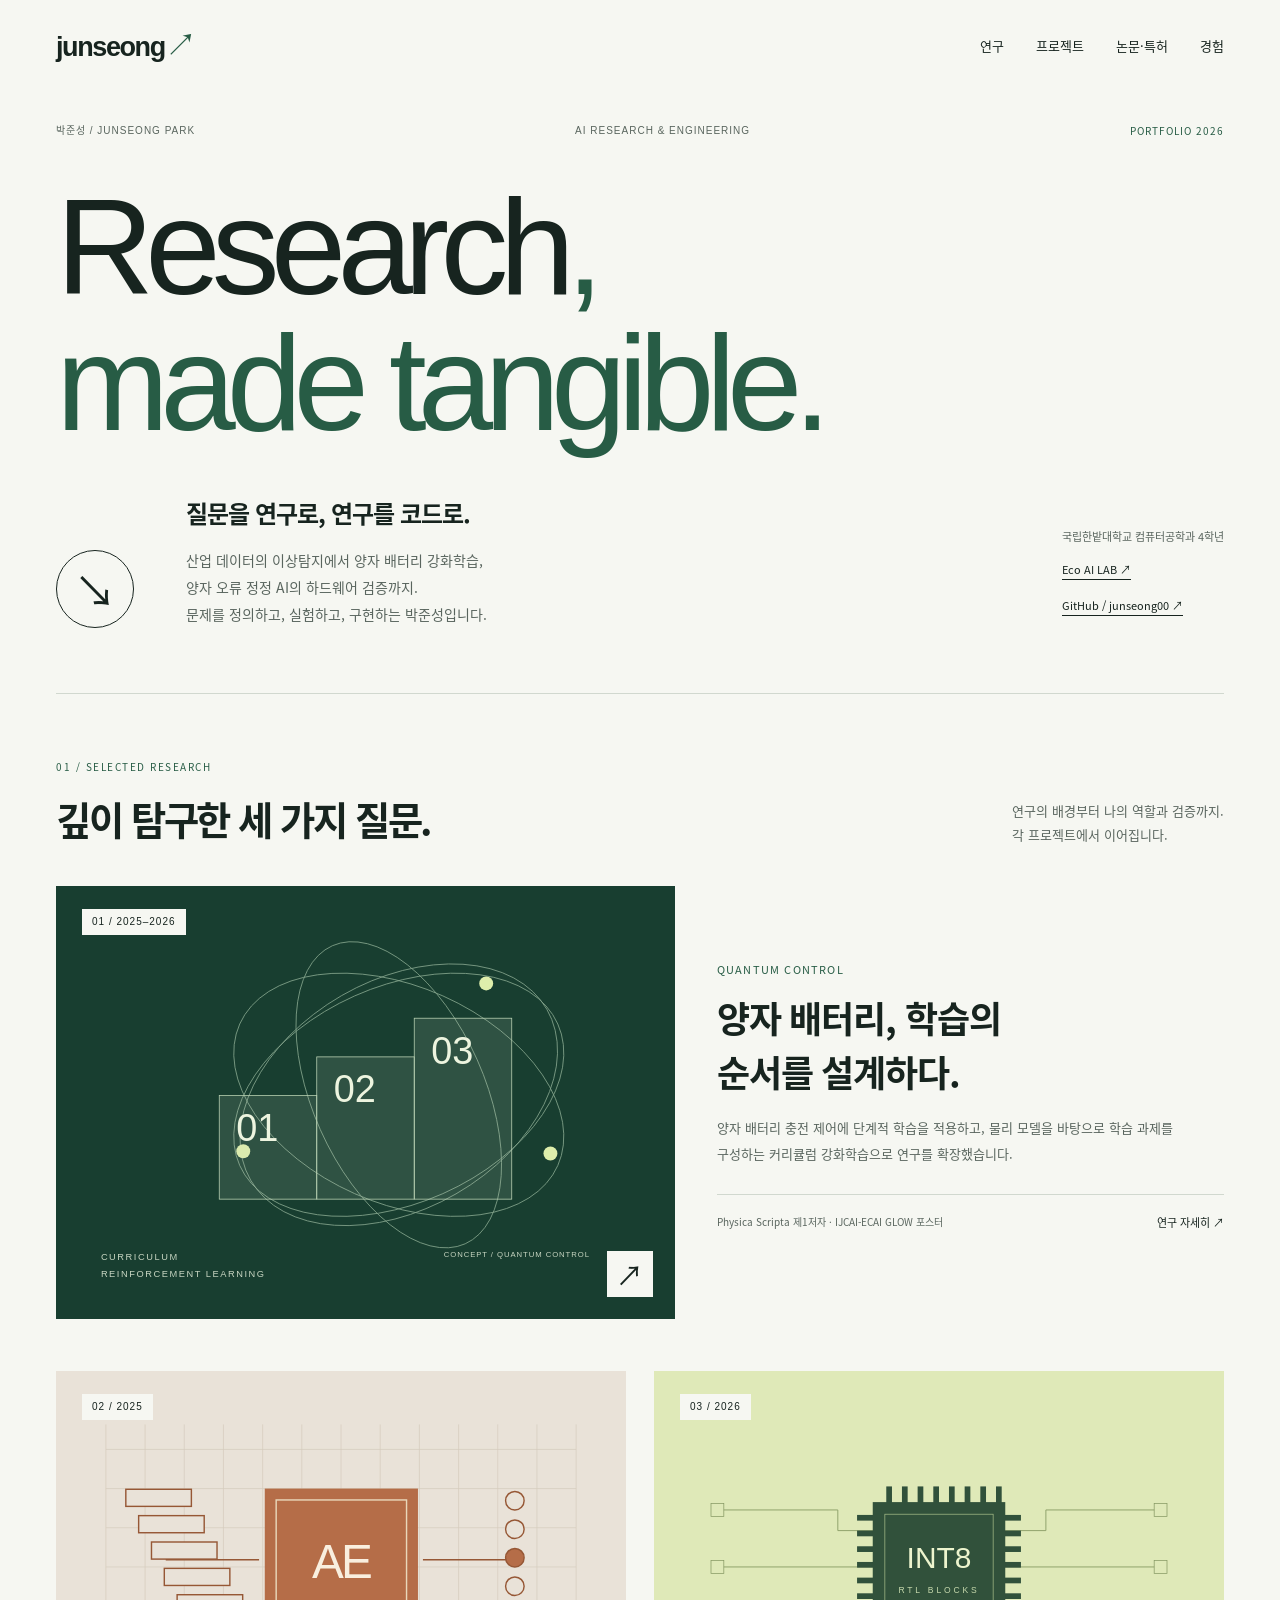
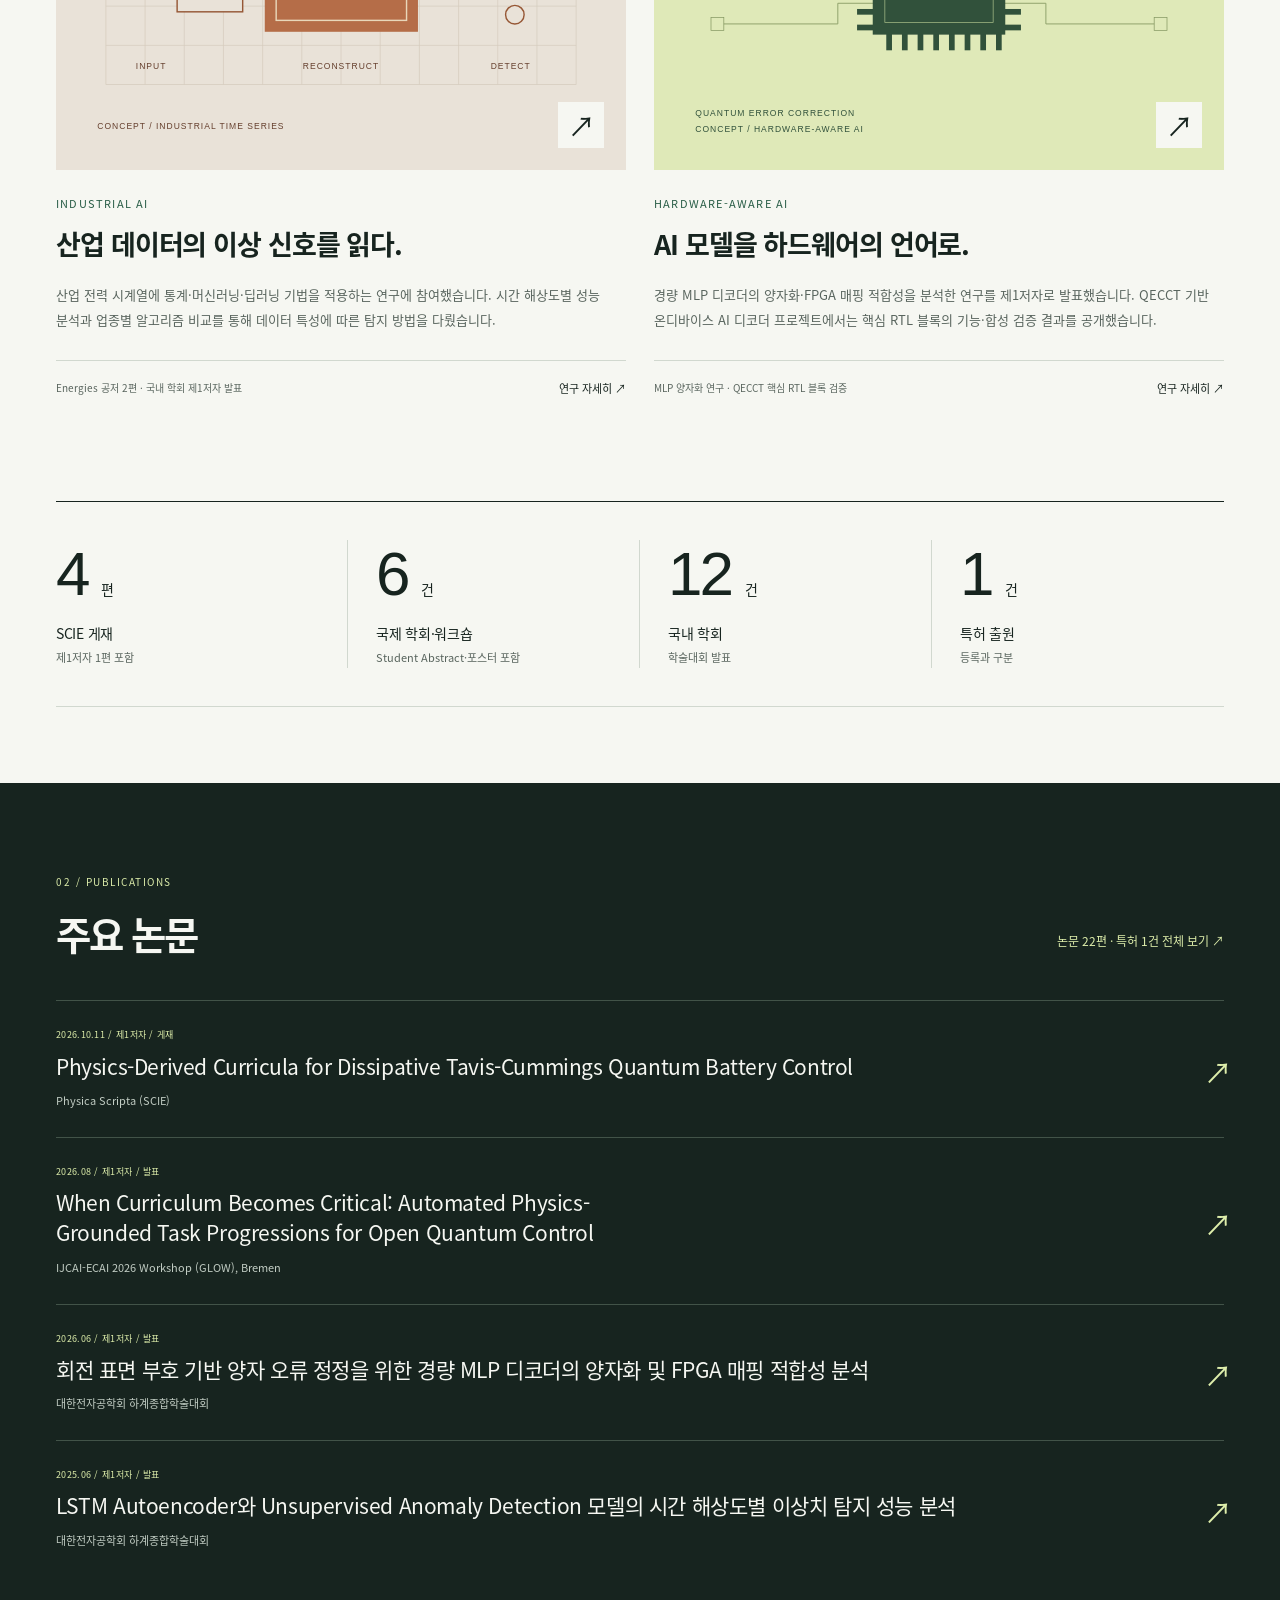
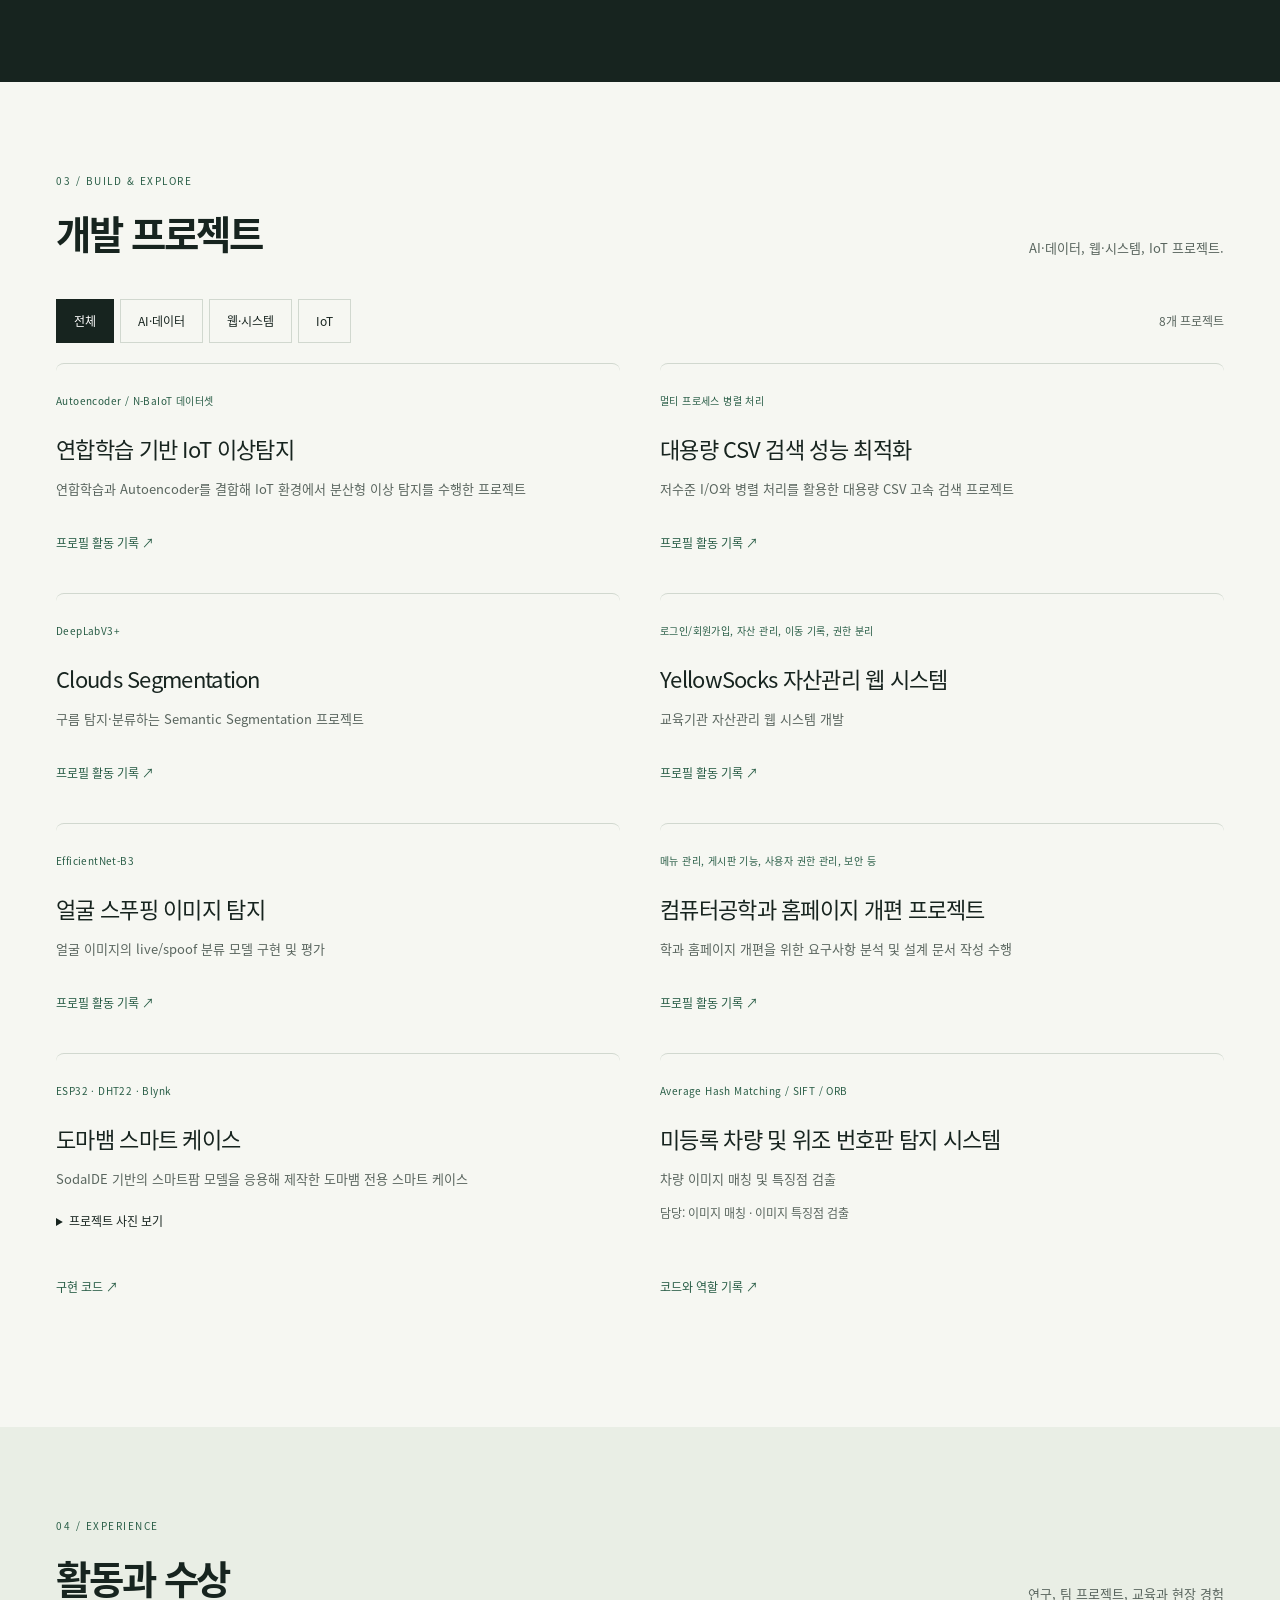
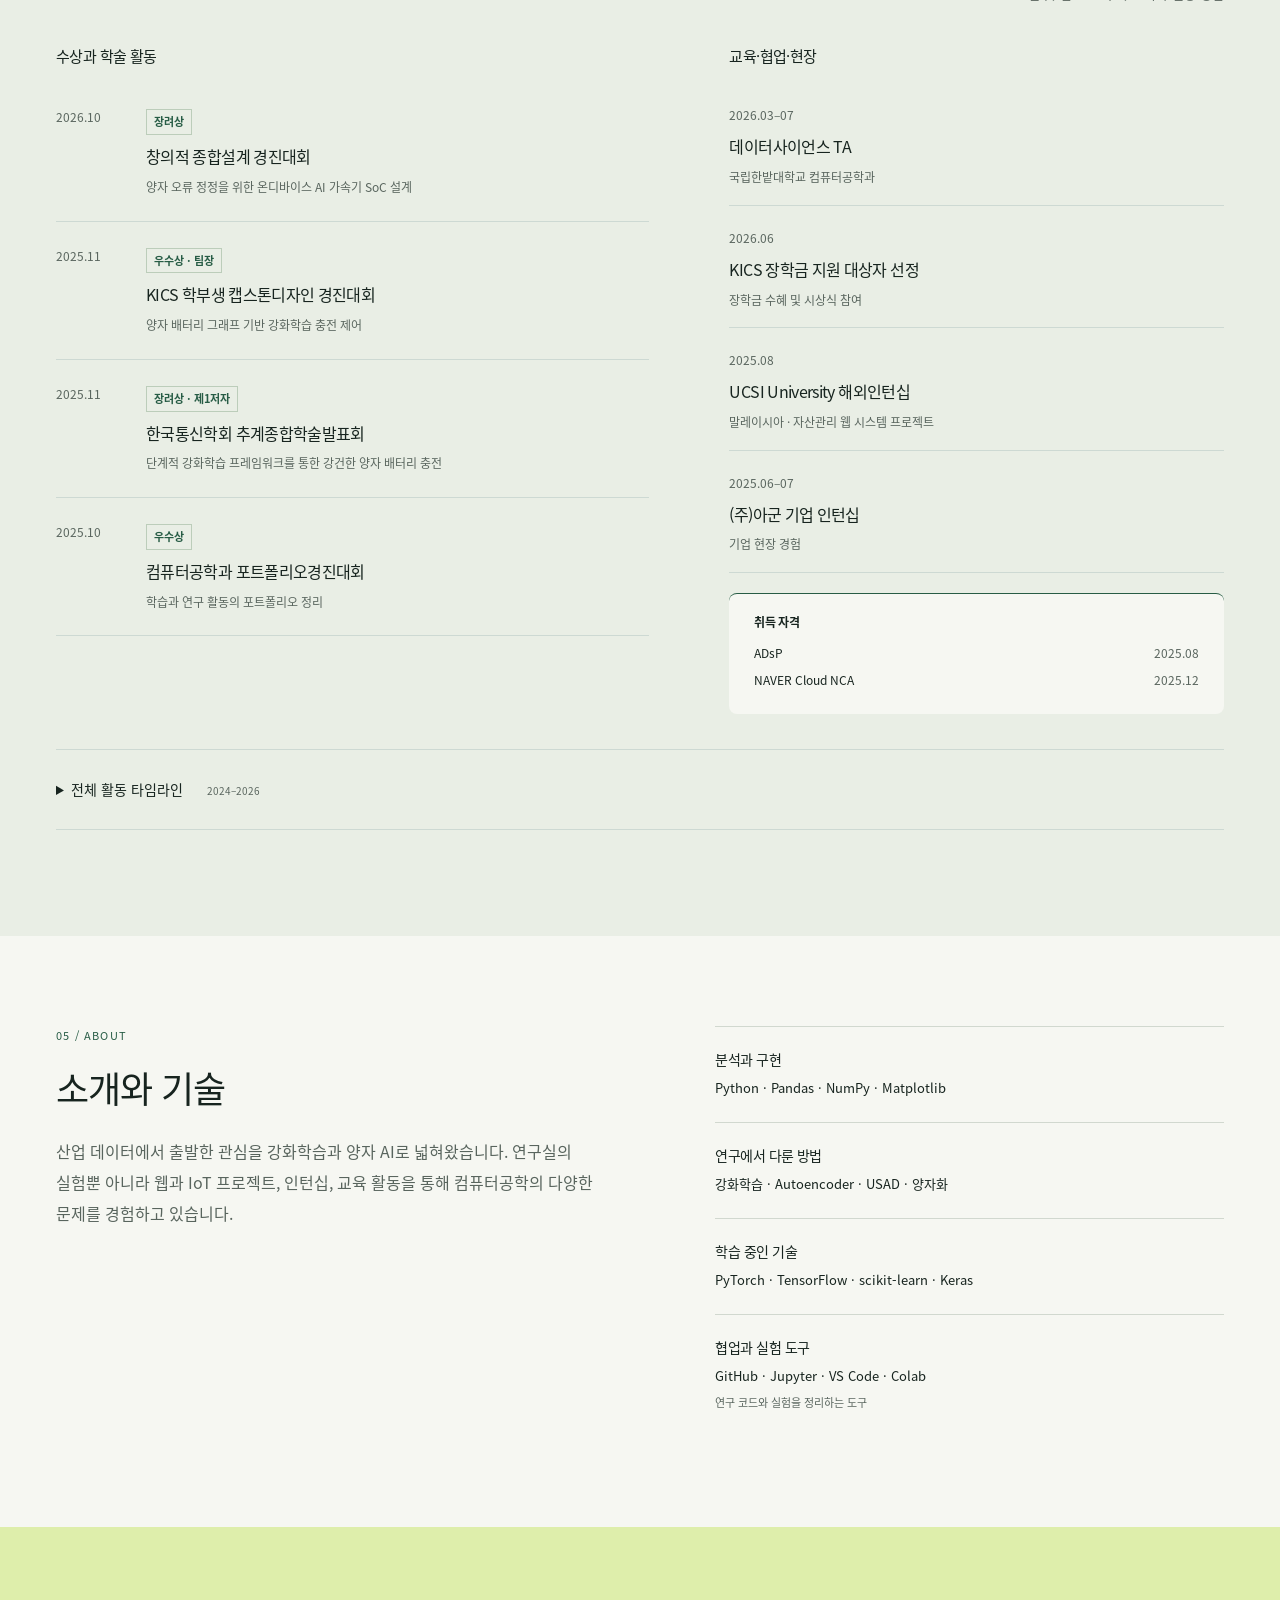
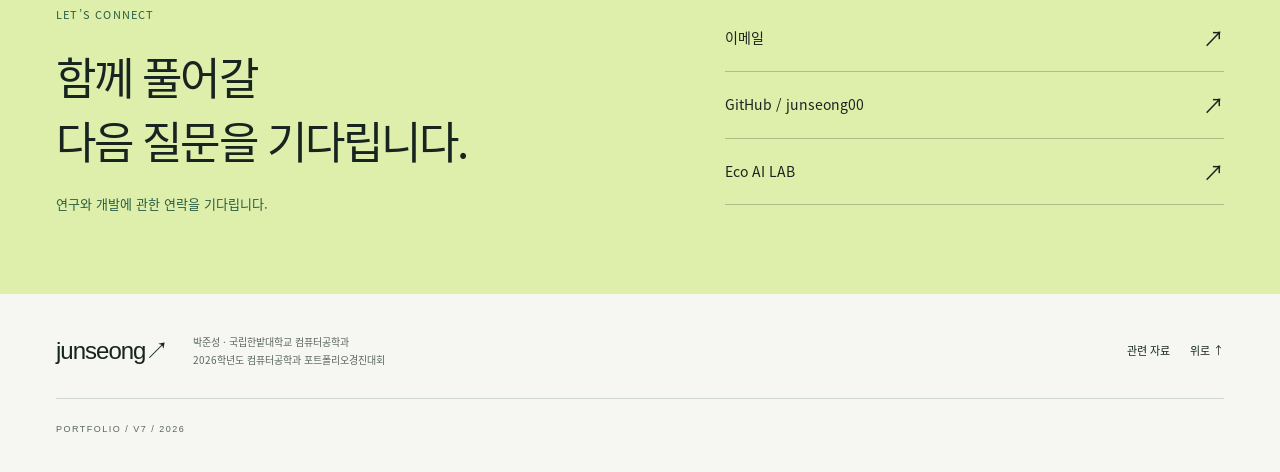
==== commit 982b66fe: "Simplify portfolio copy and remove download links" ====
--- a/index.html
+++ b/index.html
@@ -27,7 +27,6 @@
     <a href="publications.html">논문·특허</a>
     <a href="index.html#experience">경험</a>
   </nav>
-  <a class="header-link" href="assets/portfolio-v7.pdf" download>포트폴리오 PDF <span aria-hidden="true">↓</span></a>
 </header>
 <main id="main"><section class="studio-hero wrap" aria-labelledby="hero-title">
   <div class="hero-overline"><p>박준성 / JUNSEONG PARK</p><p>AI RESEARCH &amp; ENGINEERING</p><span>PORTFOLIO 2026</span></div>
@@ -38,17 +37,17 @@
   <div class="section-heading"><div><p class="eyebrow">01 / SELECTED RESEARCH</p><h2>깊이 탐구한 세 가지 질문.</h2></div><p>연구의 배경부터 나의 역할과 검증까지.<br>각 프로젝트에서 이어집니다.</p></div>
   <div class="studio-gallery"><article class="work-item work-quantum"><a class="work-image" href="quantum.html" aria-label="양자 배터리 충전을 위한 커리큘럼 강화학습 자세히 보기"><img src="assets/quantum.svg" alt="Curriculum reinforcement learning 연구 주제의 개념 그래픽" width="800" height="560" loading="eager"><span class="work-number">01 / 2025–2026</span><span class="work-arrow" aria-hidden="true">↗</span></a><div class="work-info"><p class="eyebrow">QUANTUM CONTROL</p><h3><a href="quantum.html">양자 배터리, 학습의 순서를 설계하다.</a></h3><p>양자 배터리 충전 제어에 단계적 학습을 적용하고, 물리 모델을 바탕으로 학습 과제를 구성하는 커리큘럼 강화학습으로 연구를 확장했습니다.</p><div class="work-end"><span>Physica Scripta 제1저자 · IJCAI-ECAI GLOW 포스터</span><a href="quantum.html">연구 자세히 <span aria-hidden="true">↗</span></a></div></div></article><article class="work-item work-industry"><a class="work-image" href="industry.html" aria-label="산업 전력 시계열의 이상탐지 자세히 보기"><img src="assets/industry.svg" alt="Industrial time-series anomaly detection 연구 주제의 개념 그래픽" width="800" height="560" loading="lazy"><span class="work-number">02 / 2025</span><span class="work-arrow" aria-hidden="true">↗</span></a><div class="work-info"><p class="eyebrow">INDUSTRIAL AI</p><h3><a href="industry.html">산업 데이터의 이상 신호를 읽다.</a></h3><p>산업 전력 시계열에 통계·머신러닝·딥러닝 기법을 적용하는 연구에 참여했습니다. 시간 해상도별 성능 분석과 업종별 알고리즘 비교를 통해 데이터 특성에 따른 탐지 방법을 다뤘습니다.</p><div class="work-end"><span>Energies 공저 2편 · 국내 학회 제1저자 발표</span><a href="industry.html">연구 자세히 <span aria-hidden="true">↗</span></a></div></div></article><article class="work-item work-qec"><a class="work-image" href="qec.html" aria-label="양자 오류 정정 AI의 경량화와 FPGA 검증 자세히 보기"><img src="assets/qec.svg" alt="Hardware-aware quantum error correction 연구 주제의 개념 그래픽" width="800" height="560" loading="lazy"><span class="work-number">03 / 2026</span><span class="work-arrow" aria-hidden="true">↗</span></a><div class="work-info"><p class="eyebrow">HARDWARE-AWARE AI</p><h3><a href="qec.html">AI 모델을 하드웨어의 언어로.</a></h3><p>경량 MLP 디코더의 양자화·FPGA 매핑 적합성을 분석한 연구를 제1저자로 발표했습니다. QECCT 기반 온디바이스 AI 디코더 프로젝트에서는 핵심 RTL 블록의 기능·합성 검증 결과를 공개했습니다.</p><div class="work-end"><span>MLP 양자화 연구 · QECCT 핵심 RTL 블록 검증</span><a href="qec.html">연구 자세히 <span aria-hidden="true">↗</span></a></div></div></article></div>
 </section>
-<section class="snapshot wrap" aria-label="연구 실적 요약"><div><strong>4<span>편</span></strong><h3>SCIE 게재</h3><p>제1저자 1편 포함</p></div><div><strong>6<span>건</span></strong><h3>국제 학회·워크숍</h3><p>Student Abstract·포스터 포함</p></div><div><strong>12<span>건</span></strong><h3>국내 학회</h3><p>제공 실적표의 발표 기록</p></div><div><strong>1<span>건</span></strong><h3>특허 출원</h3><p>등록과 구분</p></div></section><p class="wrap note snapshot-note">2026.09.30 실적표 + 2026.10.11 게재 업데이트 기준 · 논문 22편 중 제1저자 6편 · <a href="sources.html#counting">집계 기준</a></p>
-<section id="publications" class="section publication-preview"><div class="wrap"><div class="section-heading"><div><p class="eyebrow">02 / PUBLICATIONS</p><h2>주요 논문</h2></div><a class="arrow-link" href="publications.html">논문 22편 · 특허 1건 전체 보기 ↗</a></div><div class="selected-pubs"><article class="selected-publication"><div><p class="eyebrow">2026.10.11 / 제1저자 / 게재</p><h3><a href="publications.html#pub-1">Physics-Derived Curricula for Dissipative Tavis-Cummings Quantum Battery Control</a></h3><p>Physica Scripta (SCIE)</p></div><a class="pub-arrow" href="publications.html#pub-1" aria-label="Physics-Derived Curricula for Dissipative Tavis-Cummings Quantum Battery Control 기록 보기">↗</a></article><article class="selected-publication"><div><p class="eyebrow">2026.08 / 제1저자 / 발표</p><h3><a href="publications.html#pub-5">When Curriculum Becomes Critical: Automated Physics-Grounded Task Progressions for Open Quantum Control</a></h3><p>IJCAI-ECAI 2026 Workshop (GLOW), Bremen</p></div><a class="pub-arrow" href="publications.html#pub-5" aria-label="When Curriculum Becomes Critical: Automated Physics-Grounded Task Progressions for Open Quantum Control 기록 보기">↗</a></article><article class="selected-publication"><div><p class="eyebrow">2026.06 / 제1저자 / 발표</p><h3><a href="publications.html#pub-11">회전 표면 부호 기반 양자 오류 정정을 위한 경량 MLP 디코더의 양자화 및 FPGA 매핑 적합성 분석</a></h3><p>대한전자공학회 하계종합학술대회</p></div><a class="pub-arrow" href="publications.html#pub-11" aria-label="회전 표면 부호 기반 양자 오류 정정을 위한 경량 MLP 디코더의 양자화 및 FPGA 매핑 적합성 분석 기록 보기">↗</a></article><article class="selected-publication"><div><p class="eyebrow">2025.06 / 제1저자 / 발표</p><h3><a href="publications.html#pub-21">LSTM Autoencoder와 Unsupervised Anomaly Detection 모델의 시간 해상도별 이상치 탐지 성능 분석</a></h3><p>대한전자공학회 하계종합학술대회</p></div><a class="pub-arrow" href="publications.html#pub-21" aria-label="LSTM Autoencoder와 Unsupervised Anomaly Detection 모델의 시간 해상도별 이상치 탐지 성능 분석 기록 보기">↗</a></article></div><p class="note">제1저자 연구를 중심으로 선정했습니다. 전체 목록에서 공저 연구, 발표 구분 및 확인 상태를 함께 볼 수 있습니다.</p></div></section>
-<section id="projects" class="section wrap"><div class="section-heading"><div><p class="eyebrow">03 / BUILD &amp; EXPLORE</p><h2>개발 프로젝트</h2></div><p>AI·데이터, 웹·시스템, IoT 프로젝트.<br>확인 가능한 코드와 활동 기록으로 연결합니다.</p></div><div class="project-filters filter-group" hidden role="group" aria-label="개발 프로젝트 분류"><button data-project-filter="all" aria-pressed="true">전체</button><button data-project-filter="ai" aria-pressed="false">AI·데이터</button><button data-project-filter="software" aria-pressed="false">웹·시스템</button><button data-project-filter="iot" aria-pressed="false">IoT</button><span class="project-result note" role="status" aria-live="polite">8개 프로젝트</span></div><div class="project-grid"><article class="project-card" data-project="ai"><p class="eyebrow">Autoencoder / N-BaIoT 데이터셋</p><h3>연합학습 기반 IoT 이상탐지</h3><p>연합학습과 Autoencoder를 결합해 IoT 환경에서 분산형 이상 탐지를 수행한 프로젝트</p><div class="project-link"><a href="https://github.com/junseong00/junseong00/blob/main/README.md" target="_blank" rel="noopener noreferrer">프로필 활동 기록 ↗</a></div></article><article class="project-card" data-project="software"><p class="eyebrow">멀티 프로세스 병렬 처리</p><h3>대용량 CSV 검색 성능 최적화</h3><p>저수준 I/O와 병렬 처리를 활용한 대용량 CSV 고속 검색 프로젝트</p><div class="project-link"><a href="https://github.com/junseong00/junseong00/blob/main/README.md" target="_blank" rel="noopener noreferrer">프로필 활동 기록 ↗</a></div></article><article class="project-card" data-project="ai"><p class="eyebrow">DeepLabV3+</p><h3>Clouds Segmentation</h3><p>구름 탐지·분류하는 Semantic Segmentation 프로젝트</p><div class="project-link"><a href="https://github.com/junseong00/junseong00/blob/main/README.md" target="_blank" rel="noopener noreferrer">프로필 활동 기록 ↗</a></div></article><article class="project-card" data-project="software"><p class="eyebrow">로그인/회원가입, 자산 관리, 이동 기록, 권한 분리</p><h3>YellowSocks 자산관리 웹 시스템</h3><p>교육기관 자산관리 웹 시스템 개발</p><div class="project-link"><a href="https://github.com/junseong00/junseong00/blob/main/README.md" target="_blank" rel="noopener noreferrer">프로필 활동 기록 ↗</a></div></article><article class="project-card" data-project="ai"><p class="eyebrow">EfficientNet-B3</p><h3>얼굴 스푸핑 이미지 탐지</h3><p>얼굴 이미지의 live/spoof 분류 모델 구현 및 평가</p><div class="project-link"><a href="https://github.com/junseong00/junseong00/blob/main/README.md" target="_blank" rel="noopener noreferrer">프로필 활동 기록 ↗</a></div></article><article class="project-card" data-project="software"><p class="eyebrow">메뉴 관리, 게시판 기능, 사용자 권한 관리, 보안 등</p><h3>컴퓨터공학과 홈페이지 개편 프로젝트</h3><p>학과 홈페이지 개편을 위한 요구사항 분석 및 설계 문서 작성 수행</p><div class="project-link"><a href="https://github.com/junseong00/junseong00/blob/main/README.md" target="_blank" rel="noopener noreferrer">프로필 활동 기록 ↗</a></div></article><article class="project-card" data-project="iot"><p class="eyebrow">ESP32 · DHT22 · Blynk</p><h3>도마뱀 스마트 케이스</h3><p>SodaIDE 기반의 스마트팜 모델을 응용해 제작한 도마뱀 전용 스마트 케이스</p><details class="project-image"><summary>프로젝트 사진 보기</summary><figure><img src="assets/smart-case.jpg" alt="도마뱀 스마트 케이스 장치와 온습도 제어 화면" width="756" height="567" loading="lazy"><figcaption>본인 공개 저장소의 구현 사진</figcaption></figure></details><div class="project-link"><a href="https://github.com/junseong00/Project/tree/main/Smart%20Case" target="_blank" rel="noopener noreferrer">구현 코드 ↗</a></div></article><article class="project-card" data-project="ai"><p class="eyebrow">Average Hash Matching / SIFT / ORB</p><h3>미등록 차량 및 위조 번호판 탐지 시스템</h3><p>차량 이미지 매칭 및 특징점 검출</p><p class="project-role">담당: 이미지 매칭 · 이미지 특징점 검출</p><div class="project-link"><a href="https://github.com/junseong00/Project/tree/main/Image%20Matching" target="_blank" rel="noopener noreferrer">코드와 역할 기록 ↗</a></div></article></div></section>
-<section id="experience" class="section experience-section"><div class="wrap"><div class="section-heading"><div><p class="eyebrow">04 / EXPERIENCE</p><h2>활동과 수상</h2></div><p>연구, 팀 프로젝트, 교육과 현장 경험</p></div><div class="experience-layout"><div><h3 class="column-title">수상과 학술 활동</h3><div class="award-list"><article><time>2026.10</time><div><span class="award-type">장려상</span><h4>창의적 종합설계 경진대회</h4><p>양자 오류 정정을 위한 온디바이스 AI 가속기 SoC 설계</p></div></article><article><time>2025.11</time><div><span class="award-type">우수상 · 팀장</span><h4>KICS 학부생 캡스톤디자인 경진대회</h4><p>양자 배터리 그래프 기반 강화학습 충전 제어</p></div></article><article><time>2025.11</time><div><span class="award-type">장려상 · 제1저자</span><h4>한국통신학회 추계종합학술발표회</h4><p>단계적 강화학습 프레임워크를 통한 강건한 양자 배터리 충전</p></div></article><article><time>2025.10</time><div><span class="award-type">우수상</span><h4>컴퓨터공학과 포트폴리오경진대회</h4><p>학습과 연구 활동의 포트폴리오 정리</p></div></article></div></div><div><h3 class="column-title">교육·협업·현장</h3><div class="experience-list"><article><time>2026.03–07</time><h4>데이터사이언스 TA</h4><p>국립한밭대학교 컴퓨터공학과</p></article><article><time>2026.06</time><h4>KICS 장학금 지원 대상자 선정</h4><p>장학금 수혜 및 시상식 참여</p></article><article><time>2025.08</time><h4>UCSI University 해외인턴십</h4><p>말레이시아 · 자산관리 웹 시스템 프로젝트</p></article><article><time>2025.06–07</time><h4>(주)아군 기업 인턴십</h4><p>기업 현장 경험</p></article></div><div class="certificate-box"><h4>취득 자격</h4><p><strong>ADsP</strong><span>2025.08</span></p><p><strong>NAVER Cloud NCA</strong><span>2025.12</span></p></div></div></div><details class="timeline-disclosure"><summary>전체 활동 타임라인 <span>2024–2026</span></summary><p class="note">2026.10.20 프로필 확인 기준. 이후 일정은 예정으로 표시했습니다.</p><div class="timeline"><article class="timeline-item"><time>26.11.19 ~ 11.20</time><div><h3>한국통신학회 추계종합학술발표회(2026) <span class=badge>예정</span></h3><p>표면부호 양자 오류 정정용 합성곱 신경망 복호기의 정확도 향상과 처리 비용: 상용 NPU, GPU, CPU 실측</p></div></article><article class="timeline-item"><time>26.10.15</time><div><h3>창의적 종합설계 경진대회 </h3><p>양자 오류 정정을 위한 온디바이스 AI 가속기 SoC 설계 (장려상)</p></div></article><article class="timeline-item"><time>2026.10.11</time><div><h3>Physics-Derived Curricula for Dissipative Tavis-Cummings Quantum Battery Control (1저자, SCIE) </h3><p>Physica Scripta · 제1저자 논문 게재 (본인 확인 기록)</p></div></article><article class="timeline-item"><time>26.09.04 ~ 09.06</time><div><h3>제28회 국제로봇올림피아드(IRO) 진행요원 </h3><p>국제 로봇대회 현장 운영 및 경기 진행 지원</p></div></article><article class="timeline-item"><time>26.08.26 ~ 08.27</time><div><h3>AX 인재 온보딩 교육 </h3><p>클로드 AI 활용 자료수집, 분석, 시각화, 보고서 작성 등 직무 실습</p></div></article><article class="timeline-item"><time>26.08.15 ~ 08.21</time><div><h3>When Curriculum Becomes Critical: Automated Physics-Grounded Task Progressions for Open Quantum Control (Poster) </h3><p>IJCAI-ECAI 2026 GLOW, Bremen, Germany</p></div></article><article class="timeline-item"><time>26.06.23 ~ 06.26</time><div><h3>대한전자공학회 하계종합학술대회(2026) </h3><p>회전 표면 부호 기반 양자 오류 정정을 위한 경량 MLP 디코더의 양자화 및 FPGA 매핑 적합성 분석</p></div></article><article class="timeline-item"><time>26.06.17 ~ 06.19</time><div><h3>한국통신학회 하계종합학술발표회(2026) </h3><p>KICS 장학금 지원 대상자 선정(장학금 수혜 및 시상식 참여)</p></div></article><article class="timeline-item"><time>26.03.27 ~ 05.27</time><div><h3>2026 ABC 프로젝트 멘토링 </h3><p>양자 오류 정정(QEC) AI 가속기를 위한 RTL 기반 SoC 설계 및 검증</p></div></article><article class="timeline-item"><time>26.03.05 ~ 07.03</time><div><h3>데이터사이언스 TA </h3><p>국립한밭대학교 컴퓨터공학과</p></div></article><article class="timeline-item"><time>26.03.01</time><div><h3>Measurement-Informed Safe Reinforcement Learning for Quantum Battery Charging via Harmonic-Syndrome Diagnostics and BMS Constraints (SCIE) </h3><p>IEEE Transactions on Quantum Engineering, 2026</p></div></article><article class="timeline-item"><time>26.02.04 ~ 02.06</time><div><h3>한국통신학회 동계종합학술발표회(2026) </h3><p>개방 양자계 환경에서의 양자 배터리 충전 프로토콜 최적화를 위한 커리큘럼 강화학습 프레임워크</p></div></article><article class="timeline-item"><time>26.02.04 ~ 02.06</time><div><h3>한국통신학회 아이디어 경진대회(2026) </h3><p>실시간 네트워크 상태를 스스로 인지하고 서비스 품질을 능동적으로 최적화하는 통신 자율 Agentic AI 서비스</p></div></article><article class="timeline-item"><time>25.12.17</time><div><h3>FFT-Guided Multi-Window USAD with DTW–Isolation Forest for Reliable Anomaly Detection in Industrial Power Time-Series (SCIE) </h3><p>USAD 기반 재구성 이상탐지 부분 참여 (공저자)</p></div></article><article class="timeline-item"><time>25.12.03</time><div><h3>자격증 취득 </h3><p>NAVER Cloud Platform Certified Associate (NCA)</p></div></article><article class="timeline-item"><time>25.11.19 ~ 11.21</time><div><h3>한국통신학회 추계종합학술발표회(2025) </h3><p>단계적 강화학습 프레임워크를 통한 강건한 양자 배터리 충전 (1저자, 장려상 수상)</p></div></article><article class="timeline-item"><time>25.11.19 ~ 11.21</time><div><h3>한국통신학회 학부생 캡스톤디자인 경진대회(2025) </h3><p>양자배터리 초흡수 이득 극대화를 위한 그래프 기반 강화학습 충전 제어 (팀장, 우수상 수상)</p></div></article><article class="timeline-item"><time>2026.01</time><div><h3>Multi-Stage Reinforcement Learning for Robust Charging of Quantum Batteries </h3><p>AAAI-26 Student Abstract and Poster Program · 발표 시점은 실적표 기준</p></div></article><article class="timeline-item"><time>25.11.03 ~ 11.14</time><div><h3>소중한 SW특강: 네이버 클라우드 실무 2기 </h3><p>클라우드 실무 및 NCP 활용</p></div></article><article class="timeline-item"><time>25.10.31</time><div><h3>특허 출원 (국립한밭대학교 / 기여도 15%) </h3><p>커리큘럼 강화학습을 이용한 양자 배터리의 강건한 충전 시스템(출원번호: 10-2025-0162492)</p></div></article><article class="timeline-item"><time>25.10.30</time><div><h3>컴퓨터공학과 포트폴리오경진대회 </h3><p>우수상</p></div></article><article class="timeline-item"><time>25.08.10 ~ 08.23</time><div><h3>말레이시아 (UCSI University) 해외인턴십 </h3><p>자산관리 웹 시스템 프로젝트</p></div></article><article class="timeline-item"><time>25.08.09</time><div><h3>자격증 취득 </h3><p>데이터 분석 준전문가 (ADsP)</p></div></article><article class="timeline-item"><time>25.07.28 ~ 08.08</time><div><h3>소중한 SW특강: 웹 개발 실무 </h3><p>SpringBoot 기반 웹애플리케이션 개발 교육</p></div></article><article class="timeline-item"><time>~ 25.07.11</time><div><h3>A Comparative Study of Customized Algorithms for Anomaly Detection in Industry-Specific Power Data (SCIE) </h3><p>Isolation Forest 와 Autoencoder 하이브리드 이상치 탐지 부분 참여 (공저자)</p></div></article><article class="timeline-item"><time>25.06.30 ~ 07.11</time><div><h3>기업 인턴십 </h3><p>(주)아군</p></div></article><article class="timeline-item"><time>25.06.24 ~ 06.27</time><div><h3>대한전자공학회 하계종합학술대회(2025) </h3><p>LSTM Autoencoder와 Unsupervised Anomaly Detection 모델의 시간 해상도별 이상치 탐지 성능 분석</p></div></article><article class="timeline-item"><time>25.05.20 ~ 06.30</time><div><h3>2025 ABC 프로젝트 멘토링 </h3><p>산업 전력 소비량의 이상치 검출 및 최적화를 통한 에너지 소비량 감축</p></div></article><article class="timeline-item"><time>25.04.07 ~ 12.31</time><div><h3>산학협력 프로젝트 </h3><p>자율주행 주차로봇 운영 소프트웨어 성능 테스트 및 최적화</p></div></article><article class="timeline-item"><time>25.03.24 ~ 12.31</time><div><h3>소중한 JUMP-UP Labs </h3><p>AI를 활용한 산업체 전력 사용량 이상치 탐지</p></div></article><article class="timeline-item"><time>25.02.05 ~ 02.07</time><div><h3>한국통신학회 동계종합학술발표회(2025) </h3><p>Isolation Forest 와 Autoencoder 하이브리드 이상치 탐지 기법을 활용한 산업 전력 데이터 분석 및 최적화</p></div></article><article class="timeline-item"><time>25.02.05 ~ 02.07</time><div><h3>한국통신학회 아이디어 경진대회(2025) </h3><p>생성형 AI를 활용한 실시간 아동 안전 보호 시스템</p></div></article><article class="timeline-item"><time>24.12.24 ~ 25.01.03</time><div><h3>한밭 한마음 공모전 </h3><p>슬로건 및 UI 디자인 제작</p></div></article><article class="timeline-item"><time>24.10.28 ~ 11.15</time><div><h3>교내 비교과 마이크로디그리 생성형 AI 특강 </h3><p>생성형 AI의 이해 및 활용/생성형 AI기반 콘텐츠 제작</p></div></article><article class="timeline-item"><time>24.07.22 ~ 07.26</time><div><h3>교내 SW특강 </h3><p>파이토치 과정</p></div></article></div></details><p class="note">활동과 수상의 출처: <a href="sources.html#profile">GitHub 프로필 기록</a></p></div></section>
-<section id="about" class="section wrap about-section"><div><p class="eyebrow">05 / ABOUT</p><h2>소개와 기술</h2><p class="about-intro">산업 데이터에서 출발한 관심을 강화학습과 양자 AI로 넓혀왔습니다. 연구실의 실험뿐 아니라 웹과 IoT 프로젝트, 인턴십, 교육 활동을 통해 컴퓨터공학의 다양한 문제를 경험하고 있습니다.</p></div><div class="skills-list"><div><h3>분석과 구현</h3><p>Python · Pandas · NumPy · Matplotlib</p><small>프로필에 기재한 주 사용 기술</small></div><div><h3>연구에서 다룬 방법</h3><p>강화학습 · Autoencoder · USAD · 양자화</p><small>논문과 프로젝트 주제에 연결한 역량</small></div><div><h3>학습 중인 기술</h3><p>PyTorch · TensorFlow · scikit-learn · Keras</p><small>숙련도를 수치화하지 않고 학습 항목으로 기재</small></div><div><h3>협업과 실험 도구</h3><p>GitHub · Jupyter · VS Code · Colab</p><small>연구 코드와 실험을 정리하는 도구</small></div></div></section>
-<section id="contact" class="contact-section"><div class="wrap contact-layout"><div><p class="eyebrow">LET’S CONNECT</p><h2>함께 풀어갈<br>다음 질문을 기다립니다.</h2><p>연구와 개발에 관한 연락을 기다립니다.</p></div><div class="contact-links"><a href="mailto:js03093351@gmail.com">이메일 <span>↗</span></a><a href="https://github.com/junseong00" target="_blank" rel="noopener noreferrer">GitHub / junseong00 <span>↗</span></a><a href="https://sites.google.com/view/ecoai" target="_blank" rel="noopener noreferrer">Eco AI LAB <span>↗</span></a><a href="assets/portfolio-v7.pdf" download>포트폴리오 PDF <span>↓</span></a></div></div></section>
+<section class="snapshot wrap" aria-label="연구 실적 요약"><div><strong>4<span>편</span></strong><h3>SCIE 게재</h3><p>제1저자 1편 포함</p></div><div><strong>6<span>건</span></strong><h3>국제 학회·워크숍</h3><p>Student Abstract·포스터 포함</p></div><div><strong>12<span>건</span></strong><h3>국내 학회</h3><p>학술대회 발표</p></div><div><strong>1<span>건</span></strong><h3>특허 출원</h3><p>등록과 구분</p></div></section>
+<section id="publications" class="section publication-preview"><div class="wrap"><div class="section-heading"><div><p class="eyebrow">02 / PUBLICATIONS</p><h2>주요 논문</h2></div><a class="arrow-link" href="publications.html">논문 22편 · 특허 1건 전체 보기 ↗</a></div><div class="selected-pubs"><article class="selected-publication"><div><p class="eyebrow">2026.10.11 / 제1저자 / 게재</p><h3><a href="publications.html#pub-1">Physics-Derived Curricula for Dissipative Tavis-Cummings Quantum Battery Control</a></h3><p>Physica Scripta (SCIE)</p></div><a class="pub-arrow" href="publications.html#pub-1" aria-label="Physics-Derived Curricula for Dissipative Tavis-Cummings Quantum Battery Control 기록 보기">↗</a></article><article class="selected-publication"><div><p class="eyebrow">2026.08 / 제1저자 / 발표</p><h3><a href="publications.html#pub-5">When Curriculum Becomes Critical: Automated Physics-Grounded Task Progressions for Open Quantum Control</a></h3><p>IJCAI-ECAI 2026 Workshop (GLOW), Bremen</p></div><a class="pub-arrow" href="publications.html#pub-5" aria-label="When Curriculum Becomes Critical: Automated Physics-Grounded Task Progressions for Open Quantum Control 기록 보기">↗</a></article><article class="selected-publication"><div><p class="eyebrow">2026.06 / 제1저자 / 발표</p><h3><a href="publications.html#pub-11">회전 표면 부호 기반 양자 오류 정정을 위한 경량 MLP 디코더의 양자화 및 FPGA 매핑 적합성 분석</a></h3><p>대한전자공학회 하계종합학술대회</p></div><a class="pub-arrow" href="publications.html#pub-11" aria-label="회전 표면 부호 기반 양자 오류 정정을 위한 경량 MLP 디코더의 양자화 및 FPGA 매핑 적합성 분석 기록 보기">↗</a></article><article class="selected-publication"><div><p class="eyebrow">2025.06 / 제1저자 / 발표</p><h3><a href="publications.html#pub-21">LSTM Autoencoder와 Unsupervised Anomaly Detection 모델의 시간 해상도별 이상치 탐지 성능 분석</a></h3><p>대한전자공학회 하계종합학술대회</p></div><a class="pub-arrow" href="publications.html#pub-21" aria-label="LSTM Autoencoder와 Unsupervised Anomaly Detection 모델의 시간 해상도별 이상치 탐지 성능 분석 기록 보기">↗</a></article></div></div></section>
+<section id="projects" class="section wrap"><div class="section-heading"><div><p class="eyebrow">03 / BUILD &amp; EXPLORE</p><h2>개발 프로젝트</h2></div><p>AI·데이터, 웹·시스템, IoT 프로젝트.</p></div><div class="project-filters filter-group" hidden role="group" aria-label="개발 프로젝트 분류"><button data-project-filter="all" aria-pressed="true">전체</button><button data-project-filter="ai" aria-pressed="false">AI·데이터</button><button data-project-filter="software" aria-pressed="false">웹·시스템</button><button data-project-filter="iot" aria-pressed="false">IoT</button><span class="project-result note" role="status" aria-live="polite">8개 프로젝트</span></div><div class="project-grid"><article class="project-card" data-project="ai"><p class="eyebrow">Autoencoder / N-BaIoT 데이터셋</p><h3>연합학습 기반 IoT 이상탐지</h3><p>연합학습과 Autoencoder를 결합해 IoT 환경에서 분산형 이상 탐지를 수행한 프로젝트</p><div class="project-link"><a href="https://github.com/junseong00/junseong00/blob/main/README.md" target="_blank" rel="noopener noreferrer">프로필 활동 기록 ↗</a></div></article><article class="project-card" data-project="software"><p class="eyebrow">멀티 프로세스 병렬 처리</p><h3>대용량 CSV 검색 성능 최적화</h3><p>저수준 I/O와 병렬 처리를 활용한 대용량 CSV 고속 검색 프로젝트</p><div class="project-link"><a href="https://github.com/junseong00/junseong00/blob/main/README.md" target="_blank" rel="noopener noreferrer">프로필 활동 기록 ↗</a></div></article><article class="project-card" data-project="ai"><p class="eyebrow">DeepLabV3+</p><h3>Clouds Segmentation</h3><p>구름 탐지·분류하는 Semantic Segmentation 프로젝트</p><div class="project-link"><a href="https://github.com/junseong00/junseong00/blob/main/README.md" target="_blank" rel="noopener noreferrer">프로필 활동 기록 ↗</a></div></article><article class="project-card" data-project="software"><p class="eyebrow">로그인/회원가입, 자산 관리, 이동 기록, 권한 분리</p><h3>YellowSocks 자산관리 웹 시스템</h3><p>교육기관 자산관리 웹 시스템 개발</p><div class="project-link"><a href="https://github.com/junseong00/junseong00/blob/main/README.md" target="_blank" rel="noopener noreferrer">프로필 활동 기록 ↗</a></div></article><article class="project-card" data-project="ai"><p class="eyebrow">EfficientNet-B3</p><h3>얼굴 스푸핑 이미지 탐지</h3><p>얼굴 이미지의 live/spoof 분류 모델 구현 및 평가</p><div class="project-link"><a href="https://github.com/junseong00/junseong00/blob/main/README.md" target="_blank" rel="noopener noreferrer">프로필 활동 기록 ↗</a></div></article><article class="project-card" data-project="software"><p class="eyebrow">메뉴 관리, 게시판 기능, 사용자 권한 관리, 보안 등</p><h3>컴퓨터공학과 홈페이지 개편 프로젝트</h3><p>학과 홈페이지 개편을 위한 요구사항 분석 및 설계 문서 작성 수행</p><div class="project-link"><a href="https://github.com/junseong00/junseong00/blob/main/README.md" target="_blank" rel="noopener noreferrer">프로필 활동 기록 ↗</a></div></article><article class="project-card" data-project="iot"><p class="eyebrow">ESP32 · DHT22 · Blynk</p><h3>도마뱀 스마트 케이스</h3><p>SodaIDE 기반의 스마트팜 모델을 응용해 제작한 도마뱀 전용 스마트 케이스</p><details class="project-image"><summary>프로젝트 사진 보기</summary><figure><img src="assets/smart-case.jpg" alt="도마뱀 스마트 케이스 장치와 온습도 제어 화면" width="756" height="567" loading="lazy"><figcaption>본인 공개 저장소의 구현 사진</figcaption></figure></details><div class="project-link"><a href="https://github.com/junseong00/Project/tree/main/Smart%20Case" target="_blank" rel="noopener noreferrer">구현 코드 ↗</a></div></article><article class="project-card" data-project="ai"><p class="eyebrow">Average Hash Matching / SIFT / ORB</p><h3>미등록 차량 및 위조 번호판 탐지 시스템</h3><p>차량 이미지 매칭 및 특징점 검출</p><p class="project-role">담당: 이미지 매칭 · 이미지 특징점 검출</p><div class="project-link"><a href="https://github.com/junseong00/Project/tree/main/Image%20Matching" target="_blank" rel="noopener noreferrer">코드와 역할 기록 ↗</a></div></article></div></section>
+<section id="experience" class="section experience-section"><div class="wrap"><div class="section-heading"><div><p class="eyebrow">04 / EXPERIENCE</p><h2>활동과 수상</h2></div><p>연구, 팀 프로젝트, 교육과 현장 경험</p></div><div class="experience-layout"><div><h3 class="column-title">수상과 학술 활동</h3><div class="award-list"><article><time>2026.10</time><div><span class="award-type">장려상</span><h4>창의적 종합설계 경진대회</h4><p>양자 오류 정정을 위한 온디바이스 AI 가속기 SoC 설계</p></div></article><article><time>2025.11</time><div><span class="award-type">우수상 · 팀장</span><h4>KICS 학부생 캡스톤디자인 경진대회</h4><p>양자 배터리 그래프 기반 강화학습 충전 제어</p></div></article><article><time>2025.11</time><div><span class="award-type">장려상 · 제1저자</span><h4>한국통신학회 추계종합학술발표회</h4><p>단계적 강화학습 프레임워크를 통한 강건한 양자 배터리 충전</p></div></article><article><time>2025.10</time><div><span class="award-type">우수상</span><h4>컴퓨터공학과 포트폴리오경진대회</h4><p>학습과 연구 활동의 포트폴리오 정리</p></div></article></div></div><div><h3 class="column-title">교육·협업·현장</h3><div class="experience-list"><article><time>2026.03–07</time><h4>데이터사이언스 TA</h4><p>국립한밭대학교 컴퓨터공학과</p></article><article><time>2026.06</time><h4>KICS 장학금 지원 대상자 선정</h4><p>장학금 수혜 및 시상식 참여</p></article><article><time>2025.08</time><h4>UCSI University 해외인턴십</h4><p>말레이시아 · 자산관리 웹 시스템 프로젝트</p></article><article><time>2025.06–07</time><h4>(주)아군 기업 인턴십</h4><p>기업 현장 경험</p></article></div><div class="certificate-box"><h4>취득 자격</h4><p><strong>ADsP</strong><span>2025.08</span></p><p><strong>NAVER Cloud NCA</strong><span>2025.12</span></p></div></div></div><details class="timeline-disclosure"><summary>전체 활동 타임라인 <span>2024–2026</span></summary><div class="timeline"><article class="timeline-item"><time>26.11.19 ~ 11.20</time><div><h3>한국통신학회 추계종합학술발표회(2026) <span class=badge>예정</span></h3><p>표면부호 양자 오류 정정용 합성곱 신경망 복호기의 정확도 향상과 처리 비용: 상용 NPU, GPU, CPU 실측</p></div></article><article class="timeline-item"><time>26.10.15</time><div><h3>창의적 종합설계 경진대회 </h3><p>양자 오류 정정을 위한 온디바이스 AI 가속기 SoC 설계 (장려상)</p></div></article><article class="timeline-item"><time>2026.10.11</time><div><h3>Physics-Derived Curricula for Dissipative Tavis-Cummings Quantum Battery Control (1저자, SCIE) </h3><p>Physica Scripta · 제1저자 논문 게재</p></div></article><article class="timeline-item"><time>26.09.04 ~ 09.06</time><div><h3>제28회 국제로봇올림피아드(IRO) 진행요원 </h3><p>국제 로봇대회 현장 운영 및 경기 진행 지원</p></div></article><article class="timeline-item"><time>26.08.26 ~ 08.27</time><div><h3>AX 인재 온보딩 교육 </h3><p>클로드 AI 활용 자료수집, 분석, 시각화, 보고서 작성 등 직무 실습</p></div></article><article class="timeline-item"><time>26.08.15 ~ 08.21</time><div><h3>When Curriculum Becomes Critical: Automated Physics-Grounded Task Progressions for Open Quantum Control (Poster) </h3><p>IJCAI-ECAI 2026 GLOW, Bremen, Germany</p></div></article><article class="timeline-item"><time>26.06.23 ~ 06.26</time><div><h3>대한전자공학회 하계종합학술대회(2026) </h3><p>회전 표면 부호 기반 양자 오류 정정을 위한 경량 MLP 디코더의 양자화 및 FPGA 매핑 적합성 분석</p></div></article><article class="timeline-item"><time>26.06.17 ~ 06.19</time><div><h3>한국통신학회 하계종합학술발표회(2026) </h3><p>KICS 장학금 지원 대상자 선정(장학금 수혜 및 시상식 참여)</p></div></article><article class="timeline-item"><time>26.03.27 ~ 05.27</time><div><h3>2026 ABC 프로젝트 멘토링 </h3><p>양자 오류 정정(QEC) AI 가속기를 위한 RTL 기반 SoC 설계 및 검증</p></div></article><article class="timeline-item"><time>26.03.05 ~ 07.03</time><div><h3>데이터사이언스 TA </h3><p>국립한밭대학교 컴퓨터공학과</p></div></article><article class="timeline-item"><time>26.03.01</time><div><h3>Measurement-Informed Safe Reinforcement Learning for Quantum Battery Charging via Harmonic-Syndrome Diagnostics and BMS Constraints (SCIE) </h3><p>IEEE Transactions on Quantum Engineering, 2026</p></div></article><article class="timeline-item"><time>26.02.04 ~ 02.06</time><div><h3>한국통신학회 동계종합학술발표회(2026) </h3><p>개방 양자계 환경에서의 양자 배터리 충전 프로토콜 최적화를 위한 커리큘럼 강화학습 프레임워크</p></div></article><article class="timeline-item"><time>26.02.04 ~ 02.06</time><div><h3>한국통신학회 아이디어 경진대회(2026) </h3><p>실시간 네트워크 상태를 스스로 인지하고 서비스 품질을 능동적으로 최적화하는 통신 자율 Agentic AI 서비스</p></div></article><article class="timeline-item"><time>25.12.17</time><div><h3>FFT-Guided Multi-Window USAD with DTW–Isolation Forest for Reliable Anomaly Detection in Industrial Power Time-Series (SCIE) </h3><p>USAD 기반 재구성 이상탐지 부분 참여 (공저자)</p></div></article><article class="timeline-item"><time>25.12.03</time><div><h3>자격증 취득 </h3><p>NAVER Cloud Platform Certified Associate (NCA)</p></div></article><article class="timeline-item"><time>25.11.19 ~ 11.21</time><div><h3>한국통신학회 추계종합학술발표회(2025) </h3><p>단계적 강화학습 프레임워크를 통한 강건한 양자 배터리 충전 (1저자, 장려상 수상)</p></div></article><article class="timeline-item"><time>25.11.19 ~ 11.21</time><div><h3>한국통신학회 학부생 캡스톤디자인 경진대회(2025) </h3><p>양자배터리 초흡수 이득 극대화를 위한 그래프 기반 강화학습 충전 제어 (팀장, 우수상 수상)</p></div></article><article class="timeline-item"><time>2026.01</time><div><h3>Multi-Stage Reinforcement Learning for Robust Charging of Quantum Batteries </h3><p>AAAI-26 Student Abstract and Poster Program</p></div></article><article class="timeline-item"><time>25.11.03 ~ 11.14</time><div><h3>소중한 SW특강: 네이버 클라우드 실무 2기 </h3><p>클라우드 실무 및 NCP 활용</p></div></article><article class="timeline-item"><time>25.10.31</time><div><h3>특허 출원 (국립한밭대학교 / 기여도 15%) </h3><p>커리큘럼 강화학습을 이용한 양자 배터리의 강건한 충전 시스템(출원번호: 10-2025-0162492)</p></div></article><article class="timeline-item"><time>25.10.30</time><div><h3>컴퓨터공학과 포트폴리오경진대회 </h3><p>우수상</p></div></article><article class="timeline-item"><time>25.08.10 ~ 08.23</time><div><h3>말레이시아 (UCSI University) 해외인턴십 </h3><p>자산관리 웹 시스템 프로젝트</p></div></article><article class="timeline-item"><time>25.08.09</time><div><h3>자격증 취득 </h3><p>데이터 분석 준전문가 (ADsP)</p></div></article><article class="timeline-item"><time>25.07.28 ~ 08.08</time><div><h3>소중한 SW특강: 웹 개발 실무 </h3><p>SpringBoot 기반 웹애플리케이션 개발 교육</p></div></article><article class="timeline-item"><time>~ 25.07.11</time><div><h3>A Comparative Study of Customized Algorithms for Anomaly Detection in Industry-Specific Power Data (SCIE) </h3><p>Isolation Forest 와 Autoencoder 하이브리드 이상치 탐지 부분 참여 (공저자)</p></div></article><article class="timeline-item"><time>25.06.30 ~ 07.11</time><div><h3>기업 인턴십 </h3><p>(주)아군</p></div></article><article class="timeline-item"><time>25.06.24 ~ 06.27</time><div><h3>대한전자공학회 하계종합학술대회(2025) </h3><p>LSTM Autoencoder와 Unsupervised Anomaly Detection 모델의 시간 해상도별 이상치 탐지 성능 분석</p></div></article><article class="timeline-item"><time>25.05.20 ~ 06.30</time><div><h3>2025 ABC 프로젝트 멘토링 </h3><p>산업 전력 소비량의 이상치 검출 및 최적화를 통한 에너지 소비량 감축</p></div></article><article class="timeline-item"><time>25.04.07 ~ 12.31</time><div><h3>산학협력 프로젝트 </h3><p>자율주행 주차로봇 운영 소프트웨어 성능 테스트 및 최적화</p></div></article><article class="timeline-item"><time>25.03.24 ~ 12.31</time><div><h3>소중한 JUMP-UP Labs </h3><p>AI를 활용한 산업체 전력 사용량 이상치 탐지</p></div></article><article class="timeline-item"><time>25.02.05 ~ 02.07</time><div><h3>한국통신학회 동계종합학술발표회(2025) </h3><p>Isolation Forest 와 Autoencoder 하이브리드 이상치 탐지 기법을 활용한 산업 전력 데이터 분석 및 최적화</p></div></article><article class="timeline-item"><time>25.02.05 ~ 02.07</time><div><h3>한국통신학회 아이디어 경진대회(2025) </h3><p>생성형 AI를 활용한 실시간 아동 안전 보호 시스템</p></div></article><article class="timeline-item"><time>24.12.24 ~ 25.01.03</time><div><h3>한밭 한마음 공모전 </h3><p>슬로건 및 UI 디자인 제작</p></div></article><article class="timeline-item"><time>24.10.28 ~ 11.15</time><div><h3>교내 비교과 마이크로디그리 생성형 AI 특강 </h3><p>생성형 AI의 이해 및 활용/생성형 AI기반 콘텐츠 제작</p></div></article><article class="timeline-item"><time>24.07.22 ~ 07.26</time><div><h3>교내 SW특강 </h3><p>파이토치 과정</p></div></article></div></details></div></section>
+<section id="about" class="section wrap about-section"><div><p class="eyebrow">05 / ABOUT</p><h2>소개와 기술</h2><p class="about-intro">산업 데이터에서 출발한 관심을 강화학습과 양자 AI로 넓혀왔습니다. 연구실의 실험뿐 아니라 웹과 IoT 프로젝트, 인턴십, 교육 활동을 통해 컴퓨터공학의 다양한 문제를 경험하고 있습니다.</p></div><div class="skills-list"><div><h3>분석과 구현</h3><p>Python · Pandas · NumPy · Matplotlib</p></div><div><h3>연구에서 다룬 방법</h3><p>강화학습 · Autoencoder · USAD · 양자화</p></div><div><h3>학습 중인 기술</h3><p>PyTorch · TensorFlow · scikit-learn · Keras</p></div><div><h3>협업과 실험 도구</h3><p>GitHub · Jupyter · VS Code · Colab</p><small>연구 코드와 실험을 정리하는 도구</small></div></div></section>
+<section id="contact" class="contact-section"><div class="wrap contact-layout"><div><p class="eyebrow">LET’S CONNECT</p><h2>함께 풀어갈<br>다음 질문을 기다립니다.</h2><p>연구와 개발에 관한 연락을 기다립니다.</p></div><div class="contact-links"><a href="mailto:js03093351@gmail.com">이메일 <span>↗</span></a><a href="https://github.com/junseong00" target="_blank" rel="noopener noreferrer">GitHub / junseong00 <span>↗</span></a><a href="https://sites.google.com/view/ecoai" target="_blank" rel="noopener noreferrer">Eco AI LAB <span>↗</span></a></div></div></section>
 </main>
 <footer class="footer wrap">
   <a class="footer-brand" href="index.html">junseong↗</a>
   <div><p>박준성 · 국립한밭대학교 컴퓨터공학과</p><p>2026학년도 컴퓨터공학과 포트폴리오경진대회</p></div>
-  <div class="footer-links"><a href="sources.html">자료와 집계 기준</a><a href="#main">위로 ↑</a></div>
+  <div class="footer-links"><a href="sources.html">관련 자료</a><a href="#main">위로 ↑</a></div>
   <small class="edition">PORTFOLIO / V7 / 2026</small>
 </footer>
 </body></html>
